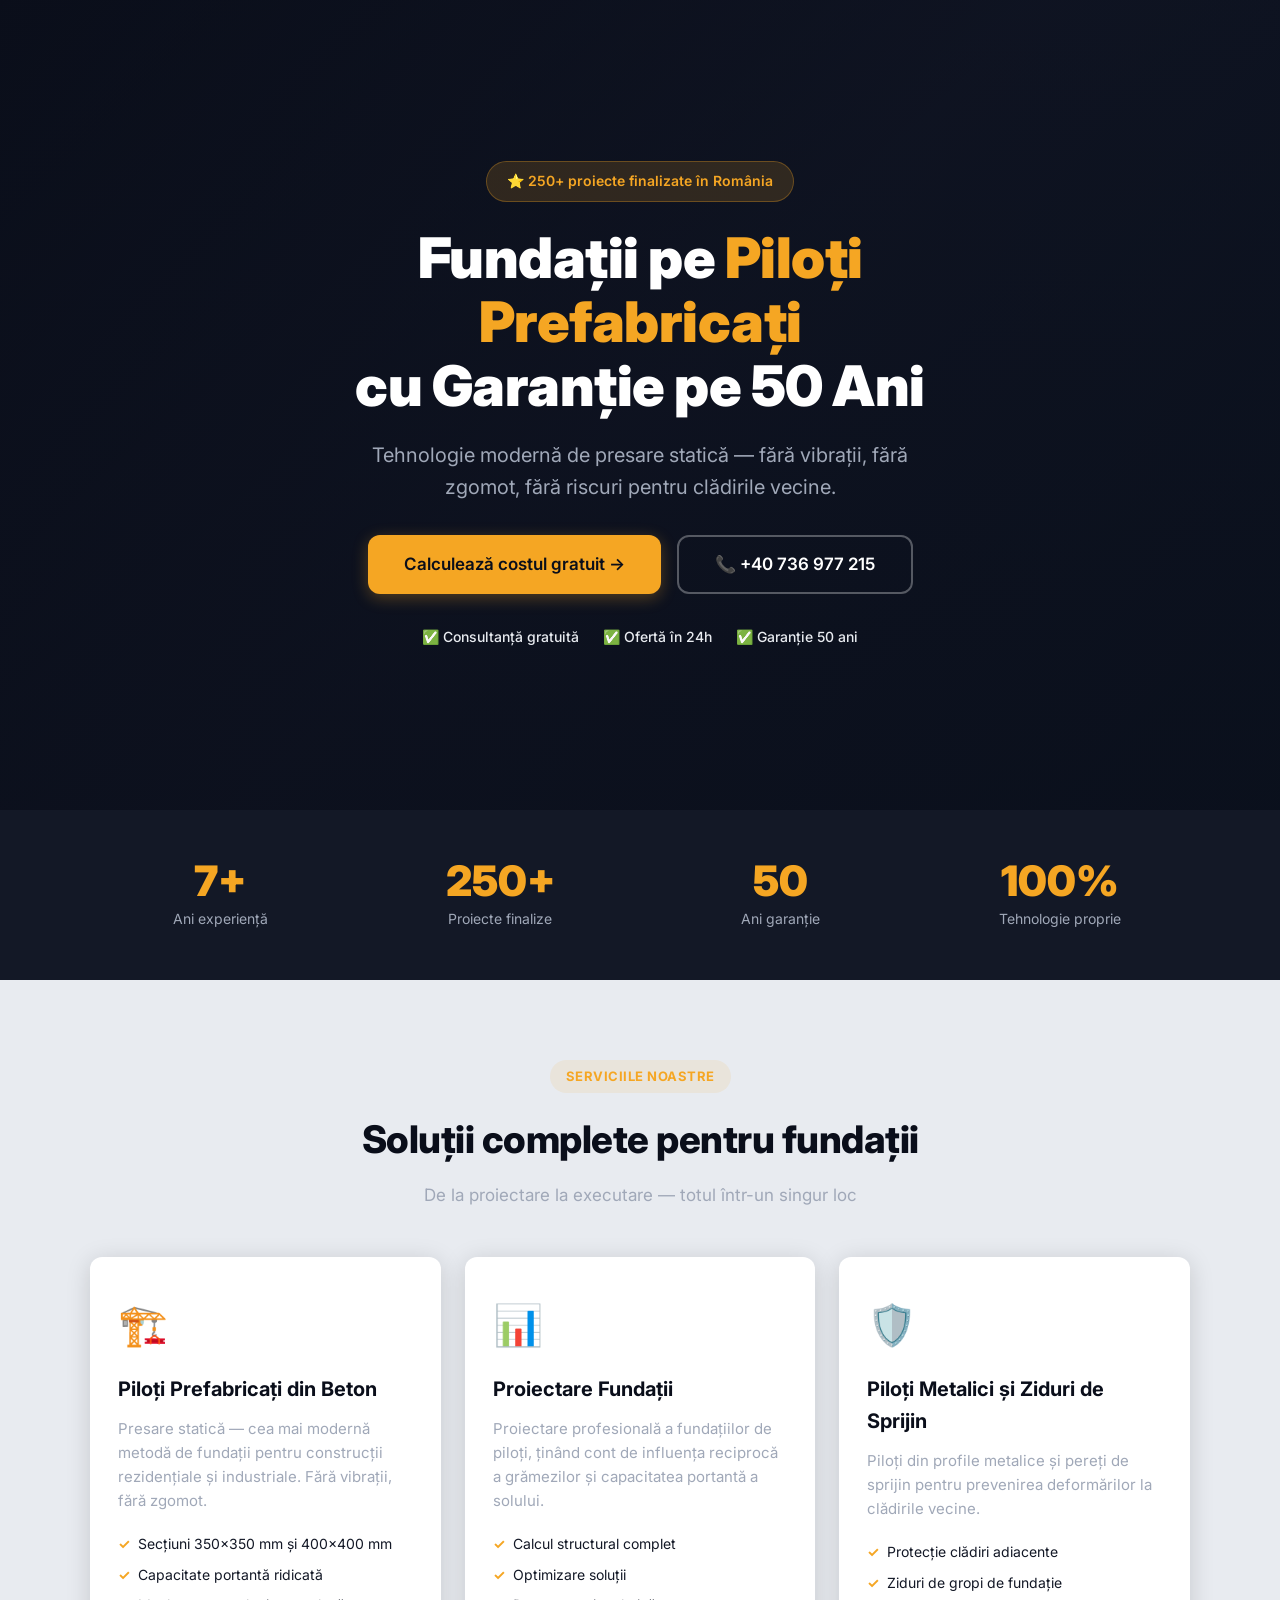
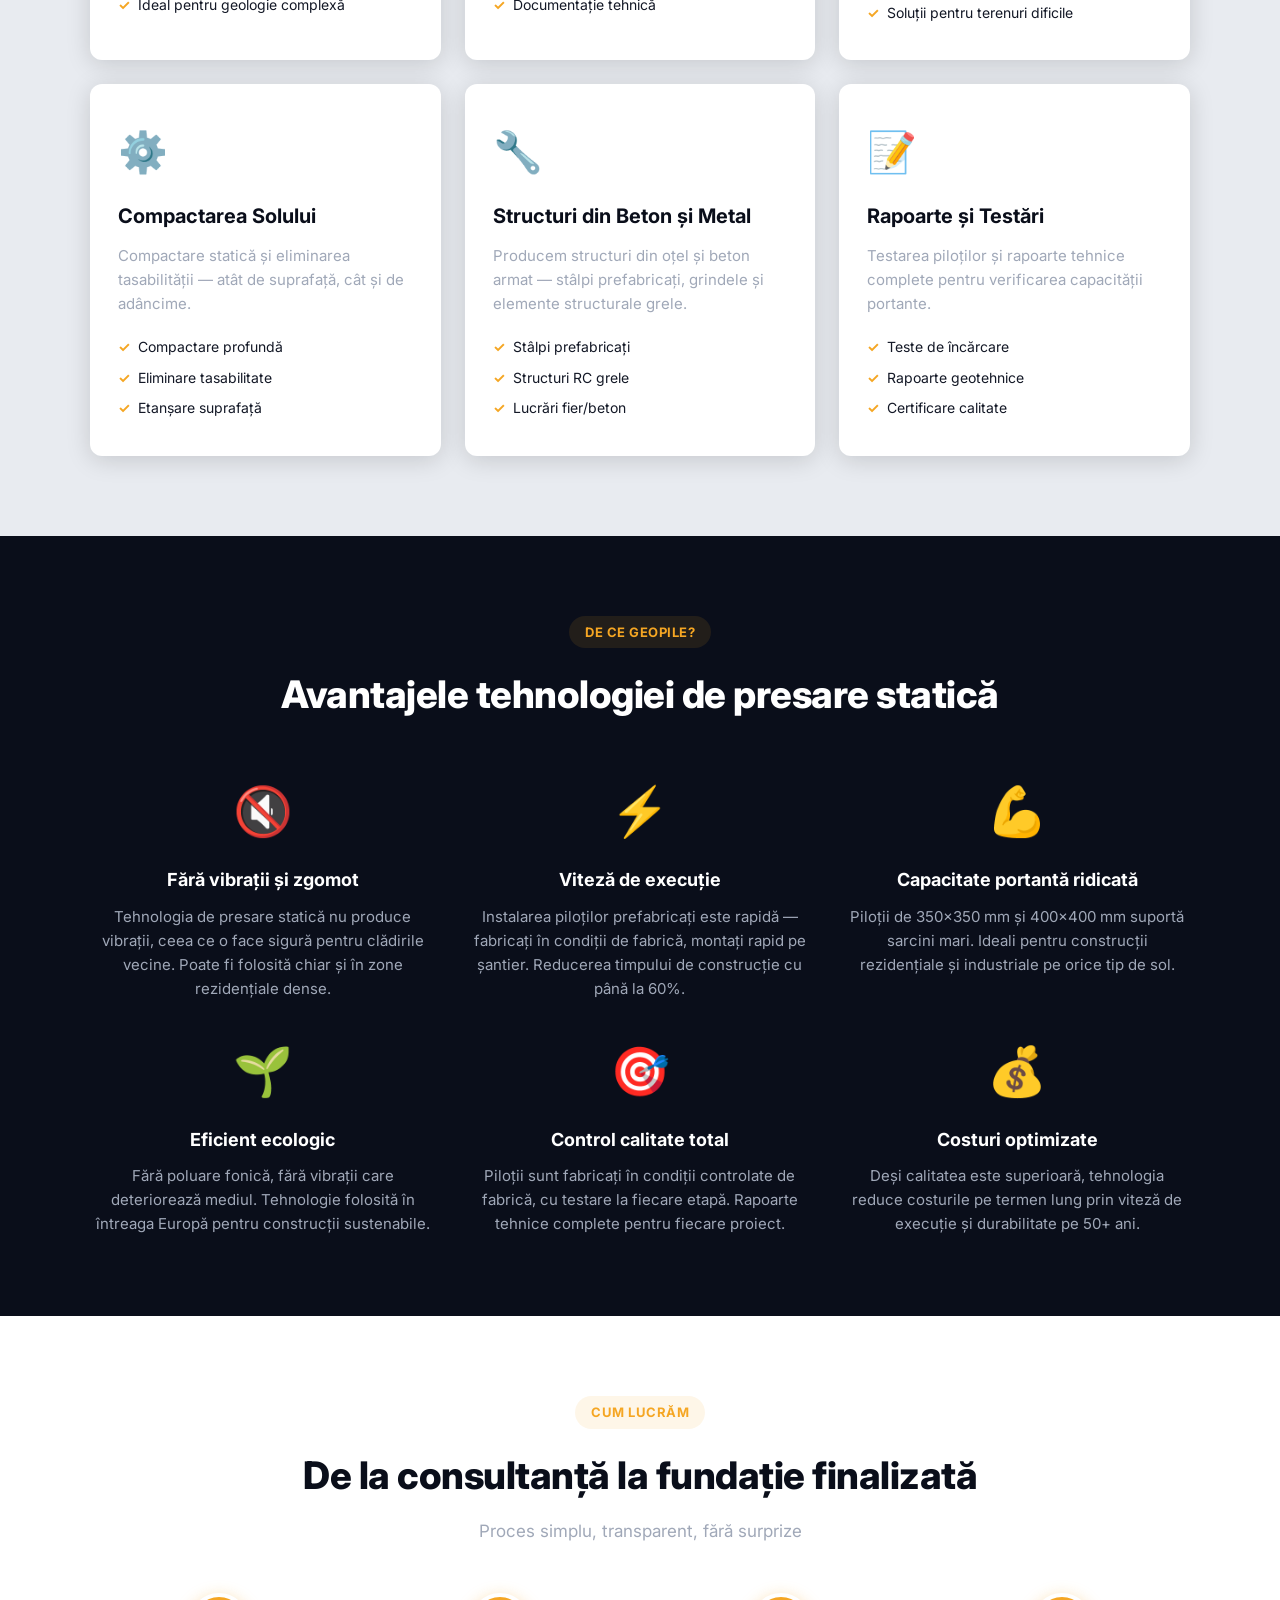
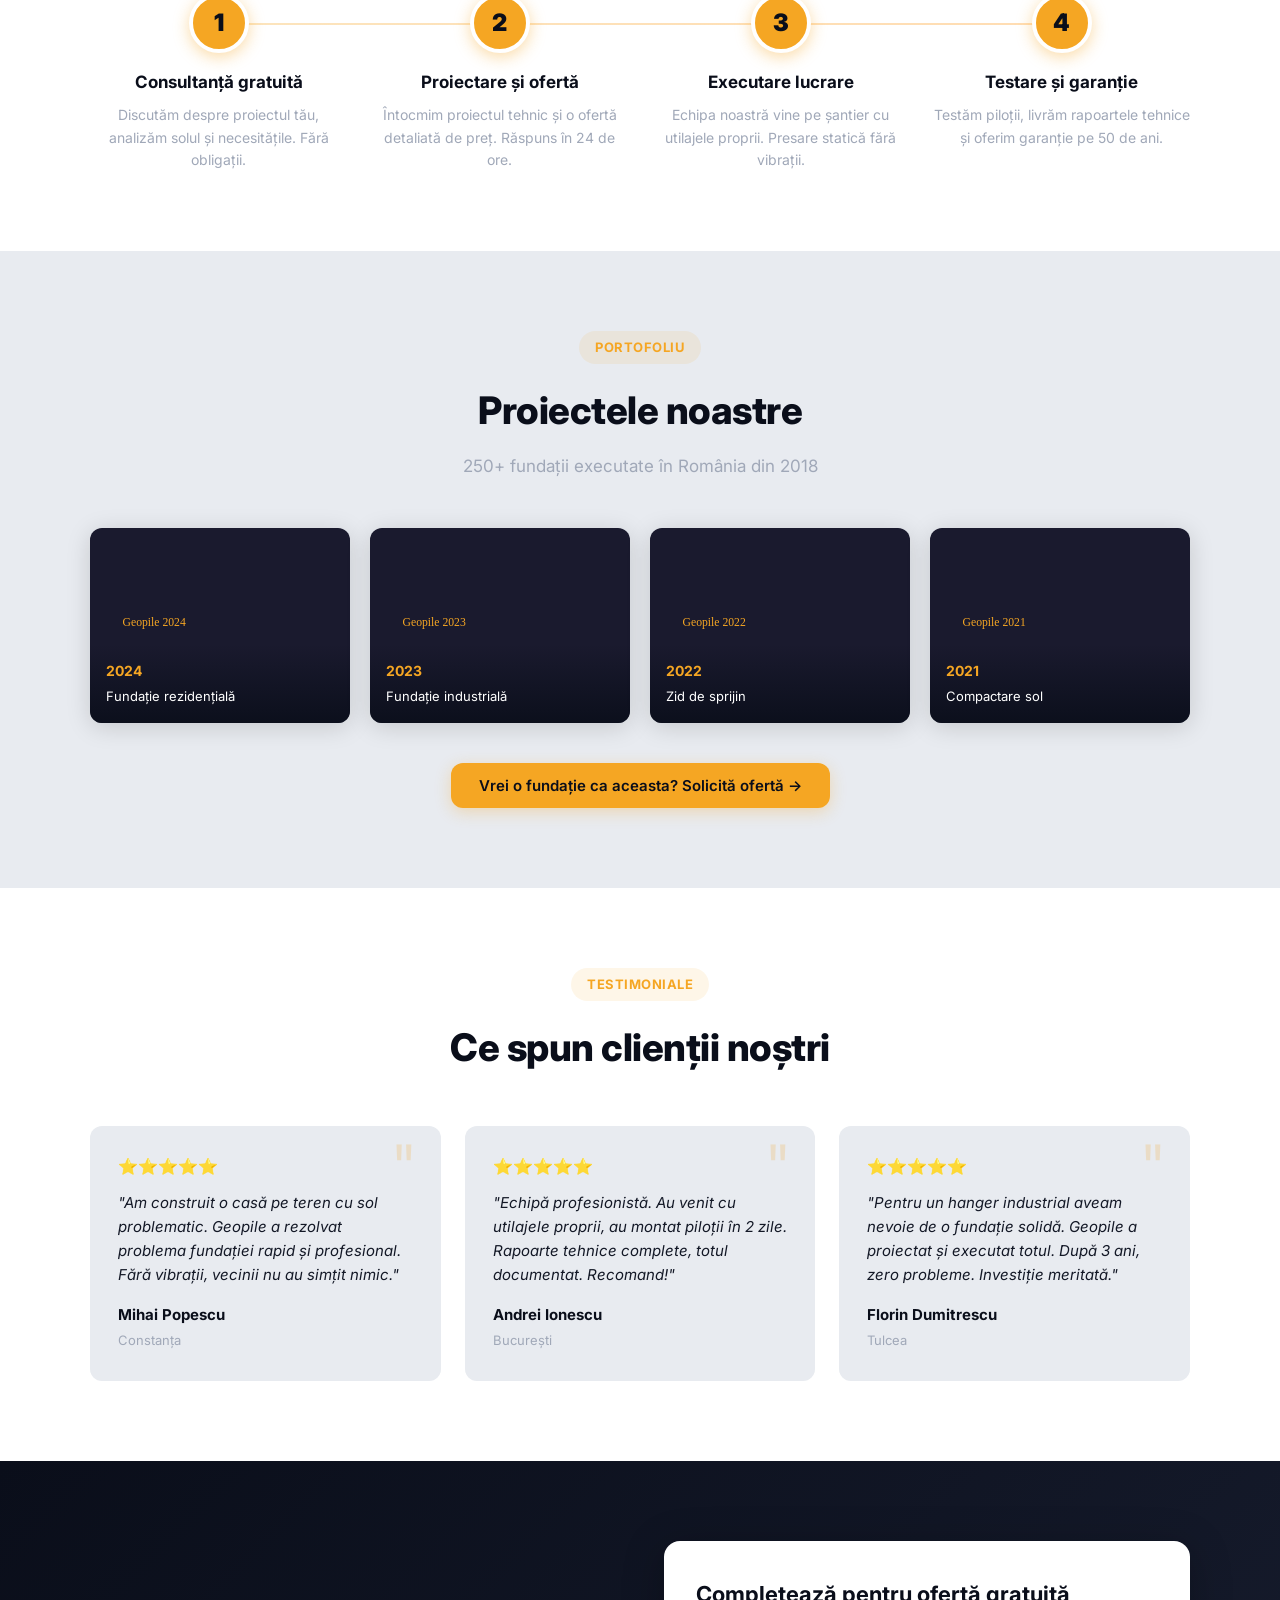
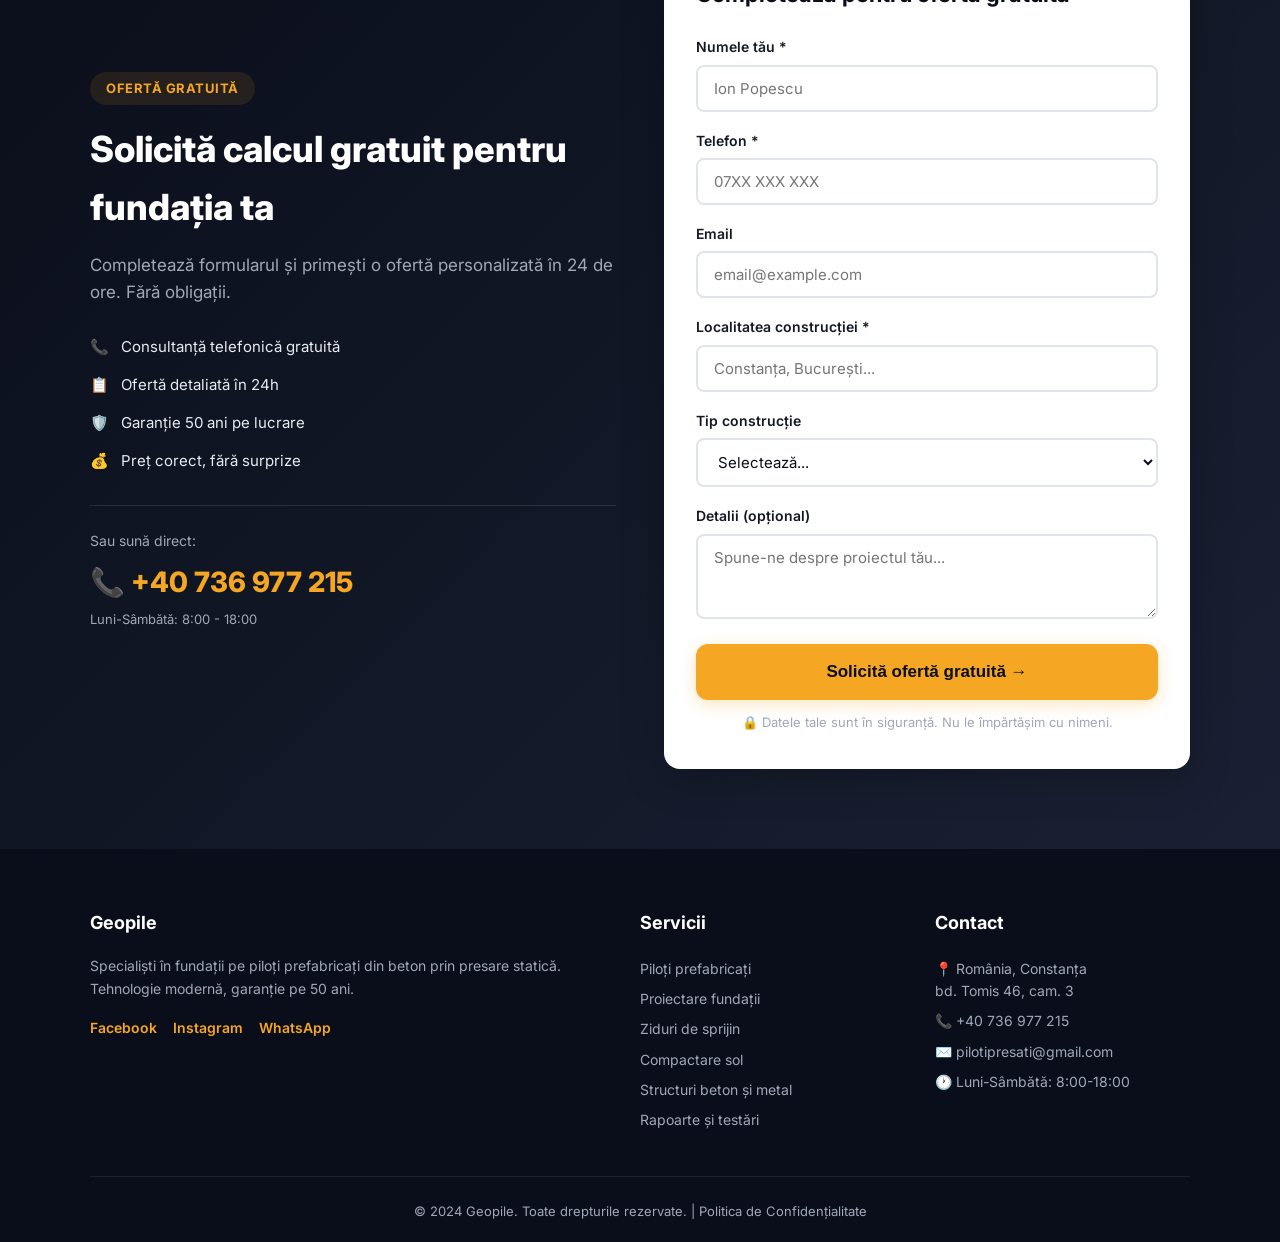
==== index.html @ 4d6eda62 "Initial: high-conversion landing page for FB ads (Romanian market) - Single-page landing optimized f" ====
<!DOCTYPE html>
<html lang="ro">
<head>
    <meta charset="UTF-8">
    <meta name="viewport" content="width=device-width, initial-scale=1.0, maximum-scale=5.0">
    <title>Geopile — Fundații pe Piloți Prefabricați | Presare Statică</title>
    <meta name="description" content="Fundații pe piloți prefabricați din beton prin presare statică. Proiectare, executare și testare. Garanție pe 50 ani. Consultanță gratuită în România.">
    <meta name="robots" content="index, follow">
    
    <!-- Open Graph for Facebook -->
    <meta property="og:type" content="website">
    <meta property="og:title" content="Geopile — Fundații pe Piloți cu Garanție 50 Ani">
    <meta property="og:description" content="Specialiști în fundații pe piloți prefabricați. Tehnologie modernă de presare statică. Proiecte rezidențiale și industriale.">
    <meta property="og:image" content="https://geopile.eu/wp-content/uploads/2023/10/geopile-logo.png">
    <meta property="og:locale" content="ro_RO">
    
    <link rel="preconnect" href="https://fonts.googleapis.com">
    <link rel="preconnect" href="https://fonts.gstatic.com" crossorigin>
    <link href="https://fonts.googleapis.com/css2?family=Inter:wght@400;500;600;700;800;900&display=swap" rel="stylesheet">
    <link rel="stylesheet" href="style.css">
    
    <!-- Meta Pixel Code -->
    <script>
    !function(f,b,e,v,n,t,s)
    {if(f.fbq)return;n=f.fbq=function(){n.callMethod?
    n.callMethod.apply(n,arguments):n.queue.push(arguments)};
    if(!f._fbq)f._fbq=n;n.push=n;n.loaded=!0;n.version='2.0';
    n.queue=[];t=b.createElement(e);t.async=!0;
    t.src=v;s=b.getElementsByTagName(e)[0];
    s.parentNode.insertBefore(t,s)}(window, document,'script',
    'https://connect.facebook.net/en_US/fbevents.js');
    fbq('init', 'YOUR_PIXEL_ID_HERE');
    fbq('track', 'PageView');
    </script>
    <noscript><img height="1" width="1" style="display:none"
    src="https://www.facebook.com/tr?id=YOUR_PIXEL_ID_HERE&ev=PageView&noscript=1"/></noscript>
    <!-- End Meta Pixel Code -->
</head>
<body>

<!-- ===== STICKY MOBILE CTA ===== -->
<div class="sticky-cta" id="stickyCta">
    <a href="tel:+40736977215" class="sticky-btn sticky-call" onclick="fbq('track', 'Contact');">
        <svg width="20" height="20" viewBox="0 0 24 24" fill="none" stroke="currentColor" stroke-width="2"><path d="M22 16.92v3a2 2 0 0 1-2.18 2 19.79 19.79 0 0 1-8.63-3.07 19.5 19.5 0 0 1-6-6 19.79 19.79 0 0 1-3.07-8.67A2 2 0 0 1 4.11 2h3a2 2 0 0 1 2 1.72c.127.96.361 1.903.7 2.81a2 2 0 0 1-.45 2.11L8.09 9.91a16 16 0 0 0 6 6l1.27-1.27a2 2 0 0 1 2.11-.45c.907.339 1.85.573 2.81.7A2 2 0 0 1 22 16.92z"/></svg>
        Sună acum
    </a>
    <a href="#formular" class="sticky-btn sticky-form" onclick="fbq('track', 'Lead');">
        <svg width="20" height="20" viewBox="0 0 24 24" fill="none" stroke="currentColor" stroke-width="2"><path d="M9 11H5a2 2 0 0 0-2 2v7a2 2 0 0 0 2 2h14a2 2 0 0 0 2-2v-7a2 2 0 0 0-2-2h-4"/><rect x="9" y="3" width="6" height="8" rx="1"/></svg>
        Ofertă gratuită
    </a>
</div>

<!-- ===== HERO SECTION ===== -->
<section class="hero">
    <div class="hero-overlay"></div>
    <div class="hero-content">
        <div class="hero-badge">⭐ 250+ proiecte finalizate în România</div>
        <h1>Fundații pe <span class="accent">Piloți Prefabricați</span><br>cu Garanție pe 50 Ani</h1>
        <p class="hero-subtitle">Tehnologie modernă de presare statică — fără vibrații, fără zgomot, fără riscuri pentru clădirile vecine.</p>
        <div class="hero-ctas">
            <a href="#formular" class="btn btn-primary btn-lg" onclick="fbq('track', 'Lead');">
                Calculează costul gratuit →
            </a>
            <a href="tel:+40736977215" class="btn btn-outline btn-lg" onclick="fbq('track', 'Contact');">
                📞 +40 736 977 215
            </a>
        </div>
        <div class="hero-trust">
            <div class="trust-item">✅ Consultanță gratuită</div>
            <div class="trust-item">✅ Ofertă în 24h</div>
            <div class="trust-item">✅ Garanție 50 ani</div>
        </div>
    </div>
</section>

<!-- ===== TRUST BAR ===== -->
<section class="trust-bar">
    <div class="container">
        <div class="trust-grid">
            <div class="trust-stat">
                <div class="stat-number">7+</div>
                <div class="stat-label">Ani experiență</div>
            </div>
            <div class="trust-stat">
                <div class="stat-number">250+</div>
                <div class="stat-label">Proiecte finalize</div>
            </div>
            <div class="trust-stat">
                <div class="stat-number">50</div>
                <div class="stat-label">Ani garanție</div>
            </div>
            <div class="trust-stat">
                <div class="stat-number">100%</div>
                <div class="stat-label">Tehnologie proprie</div>
            </div>
        </div>
    </div>
</section>

<!-- ===== SERVICES ===== -->
<section class="services" id="servicii">
    <div class="container">
        <div class="section-header">
            <span class="section-tag">Serviciile noastre</span>
            <h2>Soluții complete pentru fundații</h2>
            <p>De la proiectare la executare — totul într-un singur loc</p>
        </div>
        <div class="services-grid">
            <div class="service-card">
                <div class="service-icon">🏗️</div>
                <h3>Piloți Prefabricați din Beton</h3>
                <p>Presare statică — cea mai modernă metodă de fundații pentru construcții rezidențiale și industriale. Fără vibrații, fără zgomot.</p>
                <ul>
                    <li>Secțiuni 350×350 mm și 400×400 mm</li>
                    <li>Capacitate portantă ridicată</li>
                    <li>Ideal pentru geologie complexă</li>
                </ul>
            </div>
            <div class="service-card">
                <div class="service-icon">📊</div>
                <h3>Proiectare Fundații</h3>
                <p>Proiectare profesională a fundațiilor de piloți, ținând cont de influența reciprocă a grămezilor și capacitatea portantă a solului.</p>
                <ul>
                    <li>Calcul structural complet</li>
                    <li>Optimizare soluții</li>
                    <li>Documentație tehnică</li>
                </ul>
            </div>
            <div class="service-card">
                <div class="service-icon">🛡️</div>
                <h3>Piloți Metalici și Ziduri de Sprijin</h3>
                <p>Piloți din profile metalice și pereți de sprijin pentru prevenirea deformărilor la clădirile vecine.</p>
                <ul>
                    <li>Protecție clădiri adiacente</li>
                    <li>Ziduri de gropi de fundație</li>
                    <li>Soluții pentru terenuri dificile</li>
                </ul>
            </div>
            <div class="service-card">
                <div class="service-icon">⚙️</div>
                <h3>Compactarea Solului</h3>
                <p>Compactare statică și eliminarea tasabilității — atât de suprafață, cât și de adâncime.</p>
                <ul>
                    <li>Compactare profundă</li>
                    <li>Eliminare tasabilitate</li>
                    <li>Etanșare suprafață</li>
                </ul>
            </div>
            <div class="service-card">
                <div class="service-icon">🔧</div>
                <h3>Structuri din Beton și Metal</h3>
                <p>Producem structuri din oțel și beton armat — stâlpi prefabricați, grindele și elemente structurale grele.</p>
                <ul>
                    <li>Stâlpi prefabricați</li>
                    <li>Structuri RC grele</li>
                    <li>Lucrări fier/beton</li>
                </ul>
            </div>
            <div class="service-card">
                <div class="service-icon">📝</div>
                <h3>Rapoarte și Testări</h3>
                <p>Testarea piloților și rapoarte tehnice complete pentru verificarea capacității portante.</p>
                <ul>
                    <li>Teste de încărcare</li>
                    <li>Rapoarte geotehnice</li>
                    <li>Certificare calitate</li>
                </ul>
            </div>
        </div>
    </div>
</section>

<!-- ===== WHY CHOOSE US ===== -->
<section class="why-us" id="avantaje">
    <div class="container">
        <div class="section-header light">
            <span class="section-tag">De ce Geopile?</span>
            <h2>Avantajele tehnologiei de presare statică</h2>
        </div>
        <div class="why-grid">
            <div class="why-item">
                <div class="why-icon">🔇</div>
                <h3>Fără vibrații și zgomot</h3>
                <p>Tehnologia de presare statică nu produce vibrații, ceea ce o face sigură pentru clădirile vecine. Poate fi folosită chiar și în zone rezidențiale dense.</p>
            </div>
            <div class="why-item">
                <div class="why-icon">⚡</div>
                <h3>Viteză de execuție</h3>
                <p>Instalarea piloților prefabricați este rapidă — fabricați în condiții de fabrică, montați rapid pe șantier. Reducerea timpului de construcție cu până la 60%.</p>
            </div>
            <div class="why-item">
                <div class="why-icon">💪</div>
                <h3>Capacitate portantă ridicată</h3>
                <p>Piloții de 350×350 mm și 400×400 mm suportă sarcini mari. Ideali pentru construcții rezidențiale și industriale pe orice tip de sol.</p>
            </div>
            <div class="why-item">
                <div class="why-icon">🌱</div>
                <h3>Eficient ecologic</h3>
                <p>Fără poluare fonică, fără vibrații care deteriorează mediul. Tehnologie folosită în întreaga Europă pentru construcții sustenabile.</p>
            </div>
            <div class="why-item">
                <div class="why-icon">🎯</div>
                <h3>Control calitate total</h3>
                <p>Piloții sunt fabricați în condiții controlate de fabrică, cu testare la fiecare etapă. Rapoarte tehnice complete pentru fiecare proiect.</p>
            </div>
            <div class="why-item">
                <div class="why-icon">💰</div>
                <h3>Costuri optimizate</h3>
                <p>Deși calitatea este superioară, tehnologia reduce costurile pe termen lung prin viteză de execuție și durabilitate pe 50+ ani.</p>
            </div>
        </div>
    </div>
</section>

<!-- ===== PROCESS ===== -->
<section class="process" id="proces">
    <div class="container">
        <div class="section-header">
            <span class="section-tag">Cum lucrăm</span>
            <h2>De la consultanță la fundație finalizată</h2>
            <p>Proces simplu, transparent, fără surprize</p>
        </div>
        <div class="process-steps">
            <div class="step">
                <div class="step-number">1</div>
                <div class="step-content">
                    <h3>Consultanță gratuită</h3>
                    <p>Discutăm despre proiectul tău, analizăm solul și necesitățile. Fără obligații.</p>
                </div>
            </div>
            <div class="step">
                <div class="step-number">2</div>
                <div class="step-content">
                    <h3>Proiectare și ofertă</h3>
                    <p>Întocmim proiectul tehnic și o ofertă detaliată de preț. Răspuns în 24 de ore.</p>
                </div>
            </div>
            <div class="step">
                <div class="step-number">3</div>
                <div class="step-content">
                    <h3>Executare lucrare</h3>
                    <p>Echipa noastră vine pe șantier cu utilajele proprii. Presare statică fără vibrații.</p>
                </div>
            </div>
            <div class="step">
                <div class="step-number">4</div>
                <div class="step-content">
                    <h3>Testare și garanție</h3>
                    <p>Testăm piloții, livrăm rapoartele tehnice și oferim garanție pe 50 de ani.</p>
                </div>
            </div>
        </div>
    </div>
</section>

<!-- ===== PROJECTS GALLERY ===== -->
<section class="projects" id="proiecte">
    <div class="container">
        <div class="section-header">
            <span class="section-tag">Portofoliu</span>
            <h2>Proiectele noastre</h2>
            <p>250+ fundații executate în România din 2018</p>
        </div>
        <div class="projects-grid">
            <div class="project-card">
                <img src="https://geopile.eu/wp-content/uploads/2024/01/1-1.jpg" alt="Proiect fundație piloți 2024" loading="lazy" onerror="this.src='data:image/svg+xml,%3Csvg xmlns=%22http://www.w3.org/2000/svg%22 width=%22400%22 height=%22300%22%3E%3Crect fill=%22%231a1a2e%22 width=%22400%22 height=%22300%22/%3E%3Ctext fill=%22%23f5a623%22 font-size=%2218%22 x=%2250%22 y=%22150%22%3EGeopile 2024%3C/text%3E%3C/svg%3E'">
                <div class="project-overlay">
                    <span class="project-year">2024</span>
                    <span class="project-type">Fundație rezidențială</span>
                </div>
            </div>
            <div class="project-card">
                <img src="https://geopile.eu/wp-content/uploads/2023/10/2-1.jpg" alt="Proiect fundație piloți 2023" loading="lazy" onerror="this.src='data:image/svg+xml,%3Csvg xmlns=%22http://www.w3.org/2000/svg%22 width=%22400%22 height=%22300%22%3E%3Crect fill=%22%231a1a2e%22 width=%22400%22 height=%22300%22/%3E%3Ctext fill=%22%23f5a623%22 font-size=%2218%22 x=%2250%22 y=%22150%22%3EGeopile 2023%3C/text%3E%3C/svg%3E'">
                <div class="project-overlay">
                    <span class="project-year">2023</span>
                    <span class="project-type">Fundație industrială</span>
                </div>
            </div>
            <div class="project-card">
                <img src="https://geopile.eu/wp-content/uploads/2023/10/3-1.jpg" alt="Proiect fundație piloți 2022" loading="lazy" onerror="this.src='data:image/svg+xml,%3Csvg xmlns=%22http://www.w3.org/2000/svg%22 width=%22400%22 height=%22300%22%3E%3Crect fill=%22%231a1a2e%22 width=%22400%22 height=%22300%22/%3E%3Ctext fill=%22%23f5a623%22 font-size=%2218%22 x=%2250%22 y=%22150%22%3EGeopile 2022%3C/text%3E%3C/svg%3E'">
                <div class="project-overlay">
                    <span class="project-year">2022</span>
                    <span class="project-type">Zid de sprijin</span>
                </div>
            </div>
            <div class="project-card">
                <img src="https://geopile.eu/wp-content/uploads/2023/10/4-1.jpg" alt="Proiect fundație piloți 2021" loading="lazy" onerror="this.src='data:image/svg+xml,%3Csvg xmlns=%22http://www.w3.org/2000/svg%22 width=%22400%22 height=%22300%22%3E%3Crect fill=%22%231a1a2e%22 width=%22400%22 height=%22300%22/%3E%3Ctext fill=%22%23f5a623%22 font-size=%2218%22 x=%2250%22 y=%22150%22%3EGeopile 2021%3C/text%3E%3C/svg%3E'">
                <div class="project-overlay">
                    <span class="project-year">2021</span>
                    <span class="project-type">Compactare sol</span>
                </div>
            </div>
        </div>
        <div class="projects-cta">
            <a href="#formular" class="btn btn-primary" onclick="fbq('track', 'Lead');">Vrei o fundație ca aceasta? Solicită ofertă →</a>
        </div>
    </div>
</section>

<!-- ===== TESTIMONIALS ===== -->
<section class="testimonials">
    <div class="container">
        <div class="section-header">
            <span class="section-tag">Testimoniale</span>
            <h2>Ce spun clienții noștri</h2>
        </div>
        <div class="testimonials-grid">
            <div class="testimonial-card">
                <div class="stars">⭐⭐⭐⭐⭐</div>
                <p>"Am construit o casă pe teren cu sol problematic. Geopile a rezolvat problema fundației rapid și profesional. Fără vibrații, vecinii nu au simțit nimic."</p>
                <div class="testimonial-author">
                    <strong>Mihai Popescu</strong>
                    <span>Constanța</span>
                </div>
            </div>
            <div class="testimonial-card">
                <div class="stars">⭐⭐⭐⭐⭐</div>
                <p>"Echipă profesionistă. Au venit cu utilajele proprii, au montat piloții în 2 zile. Rapoarte tehnice complete, totul documentat. Recomand!"</p>
                <div class="testimonial-author">
                    <strong>Andrei Ionescu</strong>
                    <span>București</span>
                </div>
            </div>
            <div class="testimonial-card">
                <div class="stars">⭐⭐⭐⭐⭐</div>
                <p>"Pentru un hanger industrial aveam nevoie de o fundație solidă. Geopile a proiectat și executat totul. După 3 ani, zero probleme. Investiție meritată."</p>
                <div class="testimonial-author">
                    <strong>Florin Dumitrescu</strong>
                    <span>Tulcea</span>
                </div>
            </div>
        </div>
    </div>
</section>

<!-- ===== LEAD FORM ===== -->
<section class="lead-section" id="formular">
    <div class="container">
        <div class="lead-wrapper">
            <div class="lead-info">
                <span class="section-tag light">Ofertă gratuită</span>
                <h2>Solicită calcul gratuit pentru fundația ta</h2>
                <p>Completează formularul și primești o ofertă personalizată în 24 de ore. Fără obligații.</p>
                <div class="lead-benefits">
                    <div class="lead-benefit">📞 <span>Consultanță telefonică gratuită</span></div>
                    <div class="lead-benefit">📋 <span>Ofertă detaliată în 24h</span></div>
                    <div class="lead-benefit">🛡️ <span>Garanție 50 ani pe lucrare</span></div>
                    <div class="lead-benefit">💰 <span>Preț corect, fără surprize</span></div>
                </div>
                <div class="lead-contact">
                    <p>Sau sună direct:</p>
                    <a href="tel:+40736977215" class="phone-link" onclick="fbq('track', 'Contact');">📞 +40 736 977 215</a>
                    <p class="hours">Luni-Sâmbătă: 8:00 - 18:00</p>
                </div>
            </div>
            <div class="lead-form-wrapper">
                <form id="leadForm" action="multumim.html" method="GET">
                    <h3>Completează pentru ofertă gratuită</h3>
                    <div class="form-group">
                        <label for="name">Numele tău *</label>
                        <input type="text" id="name" name="name" placeholder="Ion Popescu" required>
                    </div>
                    <div class="form-group">
                        <label for="phone">Telefon *</label>
                        <input type="tel" id="phone" name="phone" placeholder="07XX XXX XXX" required>
                    </div>
                    <div class="form-group">
                        <label for="email">Email</label>
                        <input type="email" id="email" name="email" placeholder="email@example.com">
                    </div>
                    <div class="form-group">
                        <label for="location">Localitatea construcției *</label>
                        <input type="text" id="location" name="location" placeholder="Constanța, București..." required>
                    </div>
                    <div class="form-group">
                        <label for="type">Tip construcție</label>
                        <select id="type" name="type">
                            <option value="">Selectează...</option>
                            <option value="casa">Casă rezidențială</option>
                            <option value="apartament">Bloc / Apartamente</option>
                            <option value="industrial">Construcție industrială</option>
                            <option value="hanger">Hanger / Depozit</option>
                            <option value="alta">Alt tip</option>
                        </select>
                    </div>
                    <div class="form-group">
                        <label for="message">Detalii (opțional)</label>
                        <textarea id="message" name="message" rows="3" placeholder="Spune-ne despre proiectul tău..."></textarea>
                    </div>
                    <button type="submit" class="btn btn-primary btn-block btn-lg" onclick="fbq('track', 'Lead');">
                        Solicită ofertă gratuită →
                    </button>
                    <p class="form-disclaimer">🔒 Datele tale sunt în siguranță. Nu le împărtășim cu nimeni.</p>
                </form>
            </div>
        </div>
    </div>
</section>

<!-- ===== FOOTER ===== -->
<footer class="footer">
    <div class="container">
        <div class="footer-grid">
            <div class="footer-col">
                <h4>Geopile</h4>
                <p>Specialiști în fundații pe piloți prefabricați din beton prin presare statică. Tehnologie modernă, garanție pe 50 ani.</p>
                <div class="footer-social">
                    <a href="https://www.facebook.com/geopile" target="_blank" rel="noopener" aria-label="Facebook">Facebook</a>
                    <a href="https://www.instagram.com/geopile" target="_blank" rel="noopener" aria-label="Instagram">Instagram</a>
                    <a href="https://wa.me/40736977215" target="_blank" rel="noopener" aria-label="WhatsApp">WhatsApp</a>
                </div>
            </div>
            <div class="footer-col">
                <h4>Servicii</h4>
                <ul>
                    <li><a href="#servicii">Piloți prefabricați</a></li>
                    <li><a href="#servicii">Proiectare fundații</a></li>
                    <li><a href="#servicii">Ziduri de sprijin</a></li>
                    <li><a href="#servicii">Compactare sol</a></li>
                    <li><a href="#servicii">Structuri beton și metal</a></li>
                    <li><a href="#servicii">Rapoarte și testări</a></li>
                </ul>
            </div>
            <div class="footer-col">
                <h4>Contact</h4>
                <ul>
                    <li>📍 România, Constanța<br>bd. Tomis 46, cam. 3</li>
                    <li>📞 <a href="tel:+40736977215">+40 736 977 215</a></li>
                    <li>✉️ <a href="mailto:pilotipresati@gmail.com">pilotipresati@gmail.com</a></li>
                    <li>🕐 Luni-Sâmbătă: 8:00-18:00</li>
                </ul>
            </div>
        </div>
        <div class="footer-bottom">
            <p>&copy; 2024 Geopile. Toate drepturile rezervate. | <a href="#">Politica de Confidențialitate</a></p>
        </div>
    </div>
</footer>

<script src="script.js"></script>
</body>
</html>
---- style.css ----
/* ===== RESET & BASE ===== */
*, *::before, *::after {
    box-sizing: border-box;
    margin: 0;
    padding: 0;
}

:root {
    --dark: #0a0e1a;
    --dark-2: #131826;
    --dark-3: #1a2033;
    --accent: #f5a623;
    --accent-2: #ff8c00;
    --accent-hover: #e0941a;
    --white: #ffffff;
    --gray: #a0a8b8;
    --gray-light: #e8ebf0;
    --green: #22c55e;
    --radius: 12px;
    --shadow: 0 4px 24px rgba(0, 0, 0, 0.15);
    --shadow-lg: 0 8px 40px rgba(0, 0, 0, 0.25);
    --container: 1140px;
}

html {
    scroll-behavior: smooth;
    -webkit-text-size-adjust: 100%;
}

body {
    font-family: 'Inter', -apple-system, BlinkMacSystemFont, 'Segoe UI', Roboto, sans-serif;
    font-size: 16px;
    line-height: 1.6;
    color: var(--dark);
    background: var(--white);
    overflow-x: hidden;
}

img {
    max-width: 100%;
    height: auto;
    display: block;
}

a {
    color: inherit;
    text-decoration: none;
}

.container {
    max-width: var(--container);
    margin: 0 auto;
    padding: 0 20px;
}

/* ===== BUTTONS ===== */
.btn {
    display: inline-flex;
    align-items: center;
    justify-content: center;
    gap: 8px;
    padding: 12px 28px;
    border-radius: var(--radius);
    font-weight: 600;
    font-size: 15px;
    transition: all 0.25s ease;
    cursor: pointer;
    border: none;
    text-align: center;
    line-height: 1.4;
}

.btn-primary {
    background: var(--accent);
    color: var(--dark);
    box-shadow: 0 4px 16px rgba(245, 166, 35, 0.3);
}

.btn-primary:hover {
    background: var(--accent-hover);
    transform: translateY(-2px);
    box-shadow: 0 6px 24px rgba(245, 166, 35, 0.4);
}

.btn-outline {
    background: transparent;
    color: var(--white);
    border: 2px solid rgba(255, 255, 255, 0.3);
}

.btn-outline:hover {
    background: rgba(255, 255, 255, 0.1);
    border-color: var(--white);
}

.btn-lg {
    padding: 16px 36px;
    font-size: 17px;
}

.btn-block {
    width: 100%;
    display: flex;
}

/* ===== STICKY CTA (mobile) ===== */
.sticky-cta {
    position: fixed;
    bottom: 0;
    left: 0;
    right: 0;
    display: flex;
    z-index: 1000;
    background: var(--dark);
    padding: 10px 12px;
    gap: 8px;
    box-shadow: 0 -4px 20px rgba(0, 0, 0, 0.3);
    display: none;
}

.sticky-btn {
    flex: 1;
    display: flex;
    align-items: center;
    justify-content: center;
    gap: 6px;
    padding: 14px 8px;
    border-radius: 10px;
    font-weight: 700;
    font-size: 14px;
    transition: all 0.2s;
}

.sticky-call {
    background: var(--accent);
    color: var(--dark);
}

.sticky-form {
    background: var(--dark-3);
    color: var(--white);
    border: 1px solid var(--accent);
}

@media (max-width: 768px) {
    .sticky-cta {
        display: flex;
    }
    
    body {
        padding-bottom: 70px;
    }
}

/* ===== HERO ===== */
.hero {
    position: relative;
    min-height: 90vh;
    display: flex;
    align-items: center;
    background: linear-gradient(135deg, #0a0e1a 0%, #1a2033 50%, #0d1b2a 100%);
    overflow: hidden;
}

.hero::before {
    content: '';
    position: absolute;
    top: 0;
    left: 0;
    right: 0;
    bottom: 0;
    background-image: url('https://geopile.eu/wp-content/uploads/2023/10/hero-bg.jpg');
    background-size: cover;
    background-position: center;
    opacity: 0.3;
}

.hero-overlay {
    position: absolute;
    top: 0;
    left: 0;
    right: 0;
    bottom: 0;
    background: linear-gradient(180deg, rgba(10, 14, 26, 0.7) 0%, rgba(10, 14, 26, 0.85) 100%);
}

.hero-content {
    position: relative;
    z-index: 2;
    max-width: 720px;
    padding: 60px 20px;
    margin: 0 auto;
    text-align: center;
}

.hero-badge {
    display: inline-block;
    background: rgba(245, 166, 35, 0.15);
    color: var(--accent);
    padding: 8px 20px;
    border-radius: 50px;
    font-size: 14px;
    font-weight: 600;
    margin-bottom: 24px;
    border: 1px solid rgba(245, 166, 35, 0.3);
}

.hero h1 {
    font-size: clamp(32px, 6vw, 56px);
    font-weight: 900;
    line-height: 1.15;
    color: var(--white);
    margin-bottom: 20px;
    letter-spacing: -0.5px;
}

.accent {
    color: var(--accent);
}

.hero-subtitle {
    font-size: clamp(16px, 3vw, 20px);
    color: var(--gray);
    margin-bottom: 32px;
    max-width: 580px;
    margin-left: auto;
    margin-right: auto;
}

.hero-ctas {
    display: flex;
    gap: 16px;
    justify-content: center;
    flex-wrap: wrap;
    margin-bottom: 32px;
}

.hero-trust {
    display: flex;
    gap: 24px;
    justify-content: center;
    flex-wrap: wrap;
}

.trust-item {
    color: var(--gray-light);
    font-size: 14px;
    font-weight: 500;
}

@media (max-width: 600px) {
    .hero-ctas {
        flex-direction: column;
    }
    
    .hero-ctas .btn {
        width: 100%;
    }
    
    .hero-trust {
        flex-direction: column;
        gap: 8px;
    }
}

/* ===== TRUST BAR ===== */
.trust-bar {
    background: var(--dark-2);
    padding: 40px 0;
}

.trust-grid {
    display: grid;
    grid-template-columns: repeat(4, 1fr);
    gap: 20px;
    text-align: center;
}

.trust-stat {
    padding: 10px;
}

.stat-number {
    font-size: clamp(28px, 5vw, 42px);
    font-weight: 900;
    color: var(--accent);
    line-height: 1;
}

.stat-label {
    color: var(--gray);
    font-size: 14px;
    margin-top: 6px;
}

@media (max-width: 600px) {
    .trust-grid {
        grid-template-columns: repeat(2, 1fr);
        gap: 30px 10px;
    }
}

/* ===== SECTION HEADER ===== */
.section-header {
    text-align: center;
    margin-bottom: 48px;
    padding: 0 10px;
}

.section-header.light h2,
.section-header.light p {
    color: var(--white);
}

.section-tag {
    display: inline-block;
    background: rgba(245, 166, 35, 0.1);
    color: var(--accent);
    padding: 6px 16px;
    border-radius: 50px;
    font-size: 13px;
    font-weight: 700;
    text-transform: uppercase;
    letter-spacing: 0.5px;
    margin-bottom: 16px;
}

.section-header h2 {
    font-size: clamp(26px, 4vw, 38px);
    font-weight: 800;
    color: var(--dark);
    margin-bottom: 12px;
    letter-spacing: -0.5px;
}

.section-header p {
    color: var(--gray);
    font-size: 17px;
}

/* ===== SERVICES ===== */
.services {
    padding: 80px 0;
    background: var(--gray-light);
}

.services-grid {
    display: grid;
    grid-template-columns: repeat(3, 1fr);
    gap: 24px;
}

.service-card {
    background: var(--white);
    border-radius: var(--radius);
    padding: 32px 28px;
    box-shadow: var(--shadow);
    transition: all 0.3s ease;
    border-top: 4px solid transparent;
}

.service-card:hover {
    transform: translateY(-6px);
    box-shadow: var(--shadow-lg);
    border-top-color: var(--accent);
}

.service-icon {
    font-size: 40px;
    margin-bottom: 16px;
}

.service-card h3 {
    font-size: 20px;
    font-weight: 700;
    margin-bottom: 12px;
    color: var(--dark);
}

.service-card p {
    color: var(--gray);
    font-size: 15px;
    margin-bottom: 16px;
}

.service-card ul {
    list-style: none;
    padding: 0;
}

.service-card ul li {
    padding: 4px 0;
    color: var(--dark-2);
    font-size: 14px;
    position: relative;
    padding-left: 20px;
}

.service-card ul li::before {
    content: '✓';
    color: var(--accent);
    font-weight: 700;
    position: absolute;
    left: 0;
}

@media (max-width: 900px) {
    .services-grid {
        grid-template-columns: repeat(2, 1fr);
    }
}

@media (max-width: 600px) {
    .services-grid {
        grid-template-columns: 1fr;
    }
    
    .services {
        padding: 60px 0;
    }
}

/* ===== WHY US ===== */
.why-us {
    padding: 80px 0;
    background: var(--dark);
}

.why-grid {
    display: grid;
    grid-template-columns: repeat(3, 1fr);
    gap: 32px;
}

.why-item {
    text-align: center;
}

.why-icon {
    font-size: 48px;
    margin-bottom: 16px;
}

.why-item h3 {
    font-size: 18px;
    font-weight: 700;
    color: var(--white);
    margin-bottom: 10px;
}

.why-item p {
    color: var(--gray);
    font-size: 15px;
    line-height: 1.6;
}

@media (max-width: 900px) {
    .why-grid {
        grid-template-columns: repeat(2, 1fr);
    }
}

@media (max-width: 600px) {
    .why-grid {
        grid-template-columns: 1fr;
        gap: 28px;
    }
}

/* ===== PROCESS ===== */
.process {
    padding: 80px 0;
    background: var(--white);
}

.process-steps {
    display: grid;
    grid-template-columns: repeat(4, 1fr);
    gap: 24px;
    position: relative;
}

.process-steps::before {
    content: '';
    position: absolute;
    top: 30px;
    left: 12%;
    right: 12%;
    height: 2px;
    background: linear-gradient(90deg, var(--accent) 0%, var(--accent-2) 100%);
    opacity: 0.3;
}

.step {
    text-align: center;
    position: relative;
    z-index: 1;
}

.step-number {
    width: 60px;
    height: 60px;
    border-radius: 50%;
    background: var(--accent);
    color: var(--dark);
    font-size: 24px;
    font-weight: 900;
    display: flex;
    align-items: center;
    justify-content: center;
    margin: 0 auto 16px;
    box-shadow: 0 4px 16px rgba(245, 166, 35, 0.4);
    border: 4px solid var(--white);
}

.step-content h3 {
    font-size: 17px;
    font-weight: 700;
    margin-bottom: 8px;
}

.step-content p {
    color: var(--gray);
    font-size: 14px;
}

@media (max-width: 768px) {
    .process-steps {
        grid-template-columns: repeat(2, 1fr);
        gap: 32px;
    }
    
    .process-steps::before {
        display: none;
    }
}

@media (max-width: 480px) {
    .process-steps {
        grid-template-columns: 1fr;
    }
}

/* ===== PROJECTS ===== */
.projects {
    padding: 80px 0;
    background: var(--gray-light);
}

.projects-grid {
    display: grid;
    grid-template-columns: repeat(4, 1fr);
    gap: 20px;
    margin-bottom: 40px;
}

.project-card {
    position: relative;
    border-radius: var(--radius);
    overflow: hidden;
    aspect-ratio: 4/3;
    box-shadow: var(--shadow);
    cursor: pointer;
}

.project-card img {
    width: 100%;
    height: 100%;
    object-fit: cover;
    transition: transform 0.4s ease;
}

.project-card:hover img {
    transform: scale(1.08);
}

.project-overlay {
    position: absolute;
    bottom: 0;
    left: 0;
    right: 0;
    padding: 16px;
    background: linear-gradient(180deg, transparent 0%, rgba(10, 14, 26, 0.9) 100%);
    display: flex;
    flex-direction: column;
    gap: 4px;
}

.project-year {
    color: var(--accent);
    font-weight: 700;
    font-size: 14px;
}

.project-type {
    color: var(--white);
    font-size: 13px;
}

.projects-cta {
    text-align: center;
}

@media (max-width: 768px) {
    .projects-grid {
        grid-template-columns: repeat(2, 1fr);
    }
}

@media (max-width: 480px) {
    .projects-grid {
        grid-template-columns: 1fr;
    }
}

/* ===== TESTIMONIALS ===== */
.testimonials {
    padding: 80px 0;
    background: var(--white);
}

.testimonials-grid {
    display: grid;
    grid-template-columns: repeat(3, 1fr);
    gap: 24px;
}

.testimonial-card {
    background: var(--gray-light);
    border-radius: var(--radius);
    padding: 28px;
    position: relative;
}

.testimonial-card::before {
    content: '"';
    position: absolute;
    top: 10px;
    right: 24px;
    font-size: 64px;
    color: var(--accent);
    opacity: 0.2;
    line-height: 1;
}

.stars {
    margin-bottom: 12px;
    font-size: 16px;
}

.testimonial-card p {
    color: var(--dark-2);
    font-size: 15px;
    margin-bottom: 16px;
    font-style: italic;
}

.testimonial-author strong {
    display: block;
    font-size: 15px;
    color: var(--dark);
}

.testimonial-author span {
    color: var(--gray);
    font-size: 13px;
}

@media (max-width: 768px) {
    .testimonials-grid {
        grid-template-columns: 1fr;
    }
}

/* ===== LEAD FORM ===== */
.lead-section {
    padding: 80px 0;
    background: linear-gradient(135deg, var(--dark) 0%, var(--dark-3) 100%);
}

.lead-wrapper {
    display: grid;
    grid-template-columns: 1fr 1fr;
    gap: 48px;
    align-items: center;
}

.lead-info h2 {
    font-size: clamp(26px, 4vw, 36px);
    font-weight: 800;
    color: var(--white);
    margin-bottom: 16px;
}

.lead-info > p {
    color: var(--gray);
    font-size: 17px;
    margin-bottom: 28px;
}

.lead-benefits {
    display: flex;
    flex-direction: column;
    gap: 14px;
    margin-bottom: 32px;
}

.lead-benefit {
    display: flex;
    align-items: center;
    gap: 12px;
    color: var(--gray-light);
    font-size: 15px;
}

.lead-contact {
    padding-top: 24px;
    border-top: 1px solid rgba(255, 255, 255, 0.1);
}

.lead-contact p {
    color: var(--gray);
    font-size: 14px;
    margin-bottom: 8px;
}

.phone-link {
    display: inline-block;
    font-size: 28px;
    font-weight: 800;
    color: var(--accent);
    margin-bottom: 4px;
}

.hours {
    font-size: 13px !important;
    color: var(--gray) !important;
}

.lead-form-wrapper {
    background: var(--white);
    border-radius: 16px;
    padding: 36px 32px;
    box-shadow: var(--shadow-lg);
}

.lead-form-wrapper h3 {
    font-size: 22px;
    font-weight: 700;
    margin-bottom: 24px;
    color: var(--dark);
}

.form-group {
    margin-bottom: 18px;
}

.form-group label {
    display: block;
    font-size: 14px;
    font-weight: 600;
    margin-bottom: 6px;
    color: var(--dark-2);
}

.form-group input,
.form-group select,
.form-group textarea {
    width: 100%;
    padding: 12px 16px;
    border: 2px solid #e0e4ec;
    border-radius: 8px;
    font-size: 15px;
    font-family: inherit;
    transition: border-color 0.2s;
    background: var(--white);
    color: var(--dark);
}

.form-group input:focus,
.form-group select:focus,
.form-group textarea:focus {
    outline: none;
    border-color: var(--accent);
}

.form-group textarea {
    resize: vertical;
}

.form-disclaimer {
    text-align: center;
    font-size: 13px;
    color: var(--gray);
    margin-top: 12px;
}

@media (max-width: 768px) {
    .lead-wrapper {
        grid-template-columns: 1fr;
        gap: 32px;
    }
    
    .lead-form-wrapper {
        padding: 28px 20px;
    }
}

/* ===== FOOTER ===== */
.footer {
    background: var(--dark);
    color: var(--gray);
    padding: 60px 0 20px;
}

.footer-grid {
    display: grid;
    grid-template-columns: 2fr 1fr 1fr;
    gap: 40px;
    margin-bottom: 40px;
}

.footer-col h4 {
    color: var(--white);
    font-size: 18px;
    font-weight: 700;
    margin-bottom: 16px;
}

.footer-col p {
    font-size: 14px;
    line-height: 1.7;
    margin-bottom: 16px;
}

.footer-col ul {
    list-style: none;
    padding: 0;
}

.footer-col ul li {
    padding: 4px 0;
    font-size: 14px;
}

.footer-col ul li a {
    color: var(--gray);
    transition: color 0.2s;
}

.footer-col ul li a:hover {
    color: var(--accent);
}

.footer-social {
    display: flex;
    gap: 16px;
}

.footer-social a {
    color: var(--accent);
    font-size: 14px;
    font-weight: 600;
}

.footer-bottom {
    padding-top: 24px;
    border-top: 1px solid rgba(255, 255, 255, 0.08);
    text-align: center;
    font-size: 13px;
}

.footer-bottom a {
    color: var(--gray);
}

@media (max-width: 768px) {
    .footer-grid {
        grid-template-columns: 1fr;
        gap: 28px;
    }
}

/* ===== THANK YOU PAGE ===== */
.thank-you {
    min-height: 100vh;
    display: flex;
    align-items: center;
    justify-content: center;
    background: linear-gradient(135deg, var(--dark) 0%, var(--dark-3) 100%);
    padding: 20px;
    text-align: center;
}

.thank-you-content {
    max-width: 500px;
}

.thank-you-icon {
    font-size: 80px;
    margin-bottom: 24px;
}

.thank-you h1 {
    font-size: 32px;
    font-weight: 800;
    color: var(--white);
    margin-bottom: 16px;
}

.thank-you p {
    color: var(--gray);
    font-size: 17px;
    margin-bottom: 32px;
}

.thank-you .btn {
    margin-bottom: 16px;
}

.thank-you-phone {
    display: block;
    margin-top: 24px;
    color: var(--gray);
    font-size: 15px;
}

.thank-you-phone a {
    color: var(--accent);
    font-weight: 700;
    font-size: 22px;
}
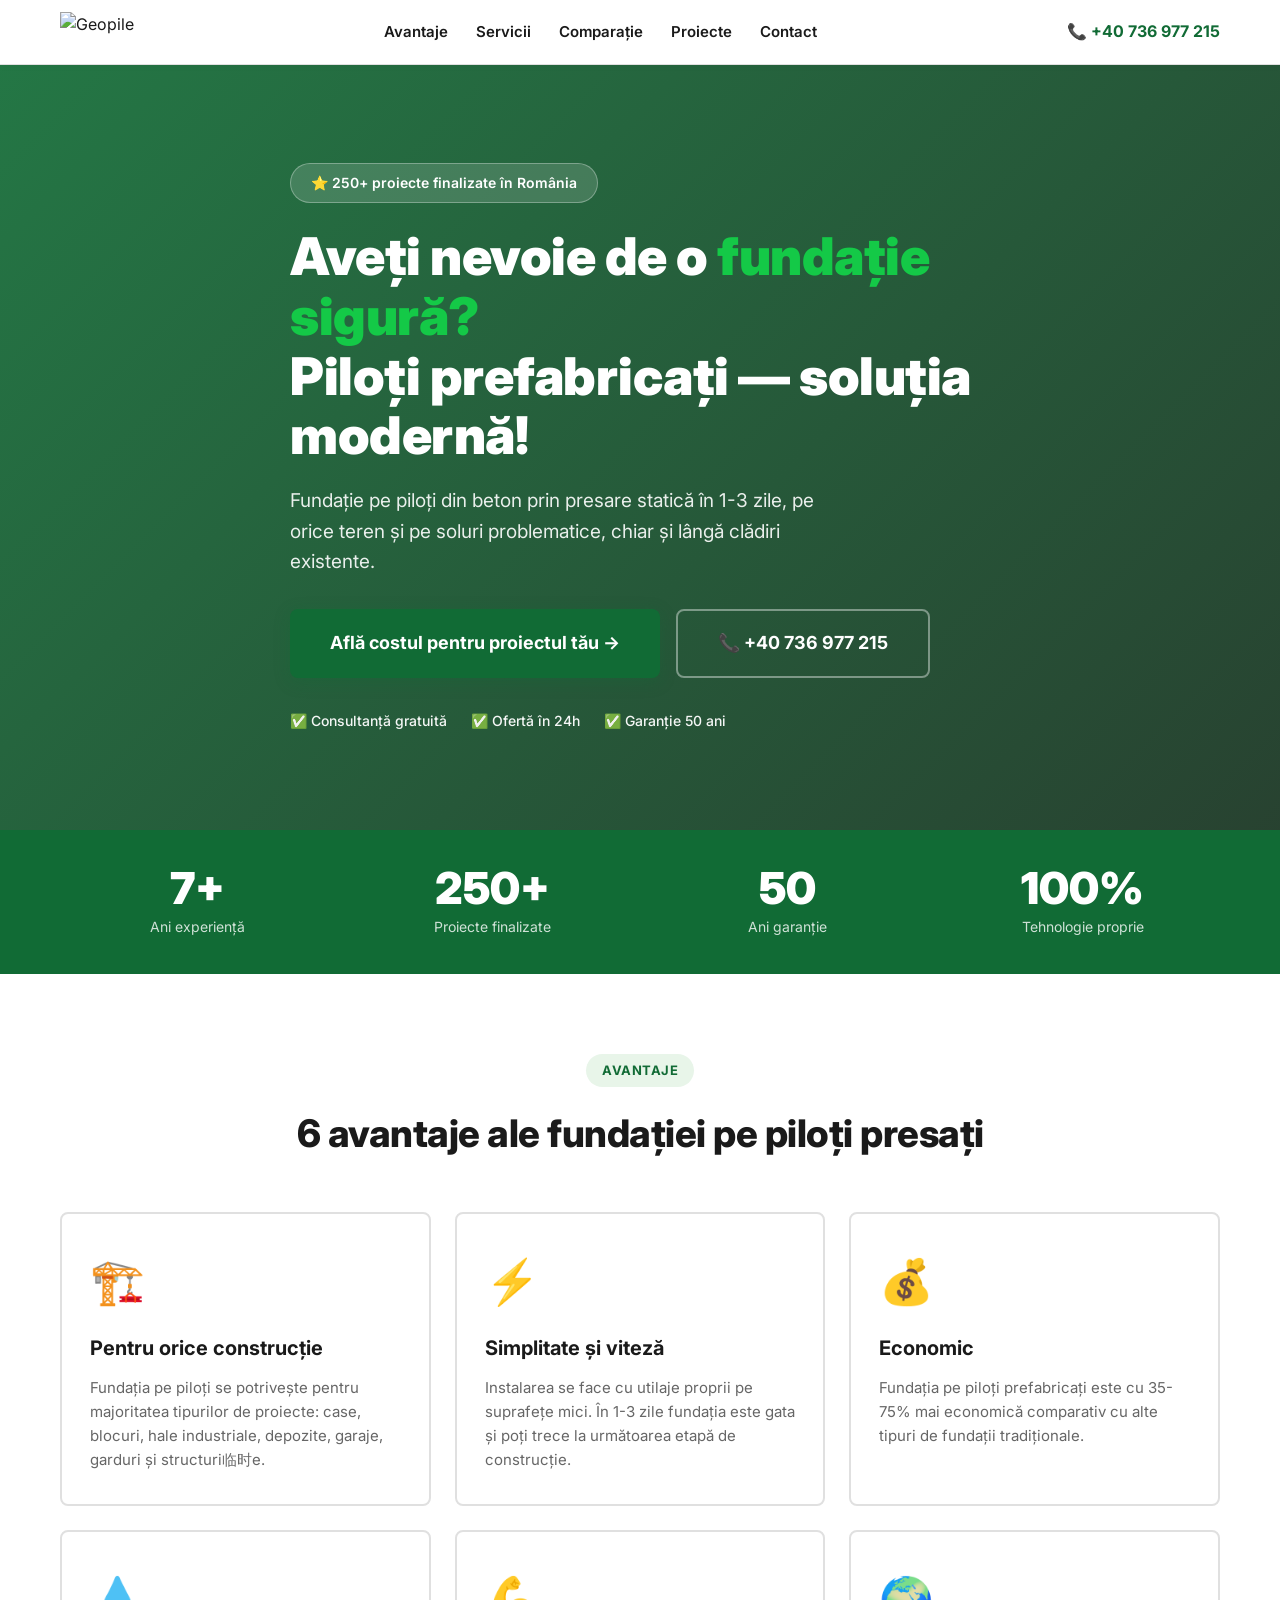
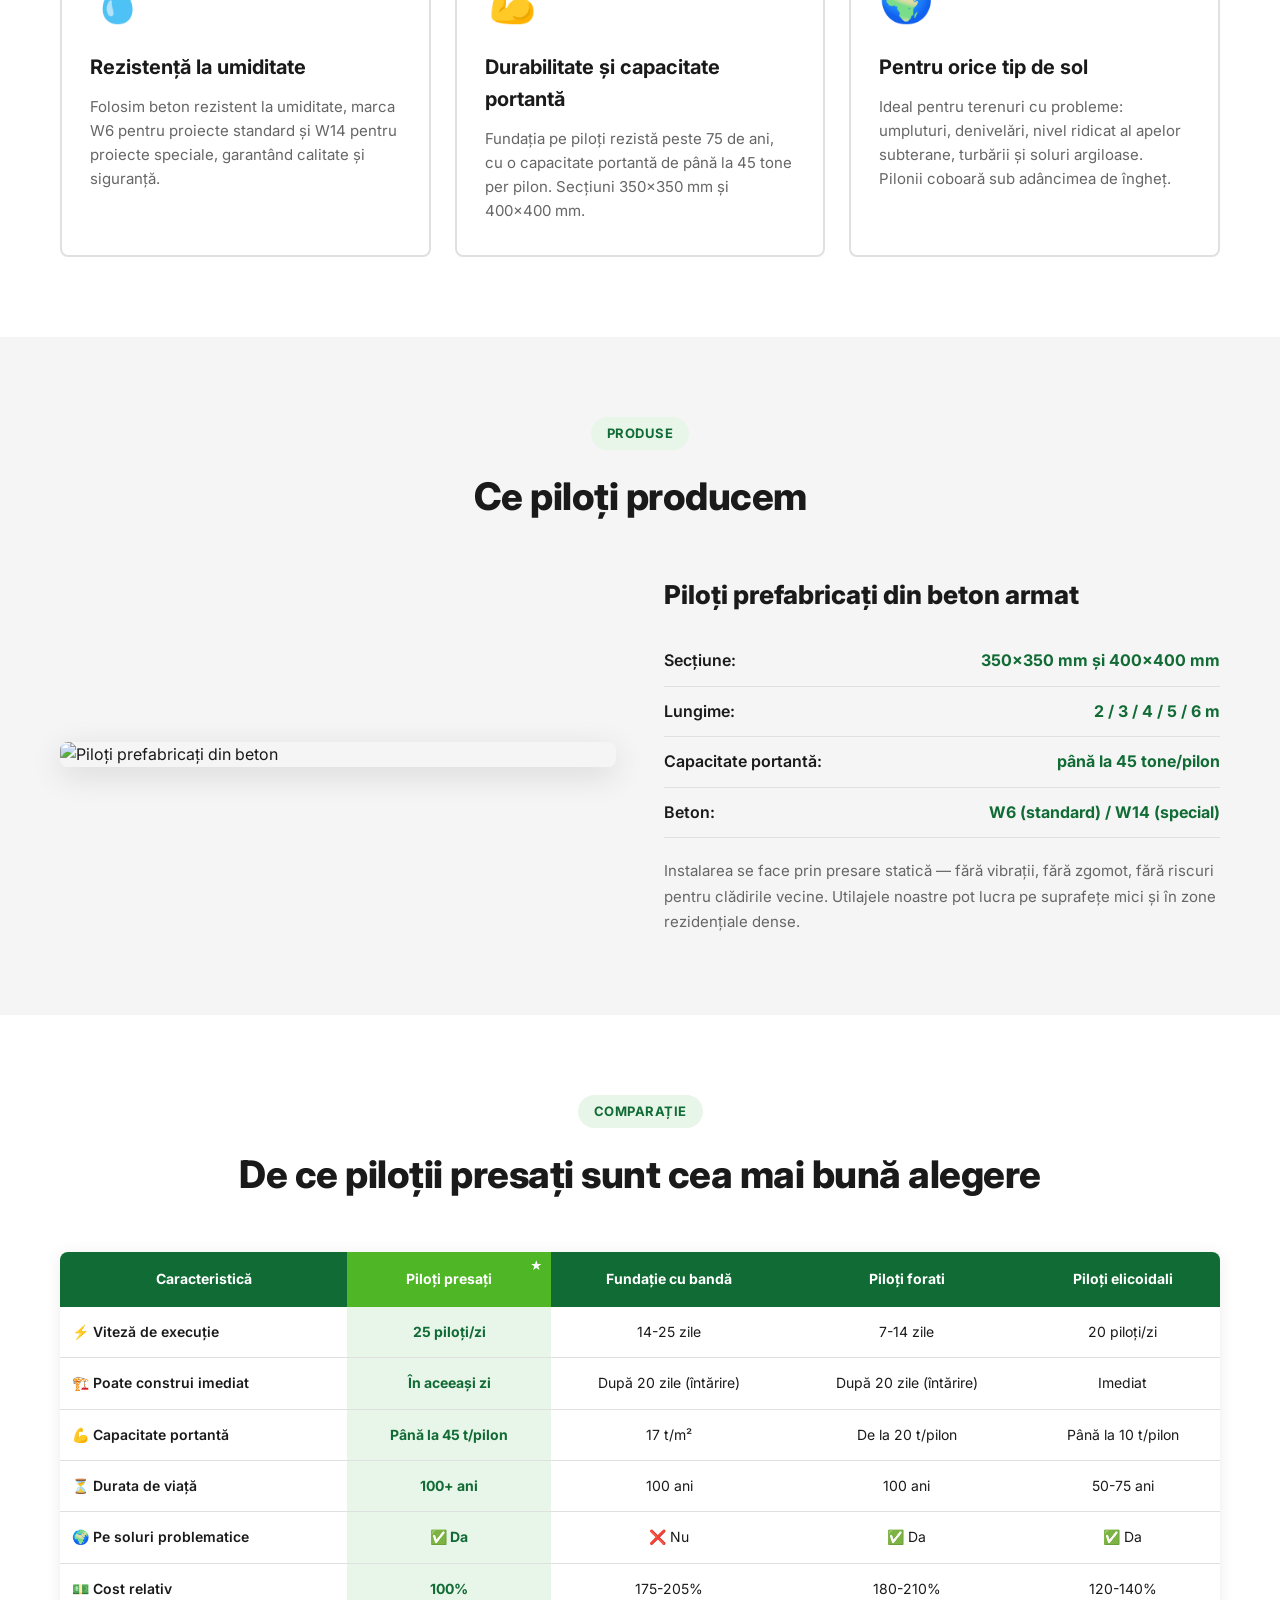
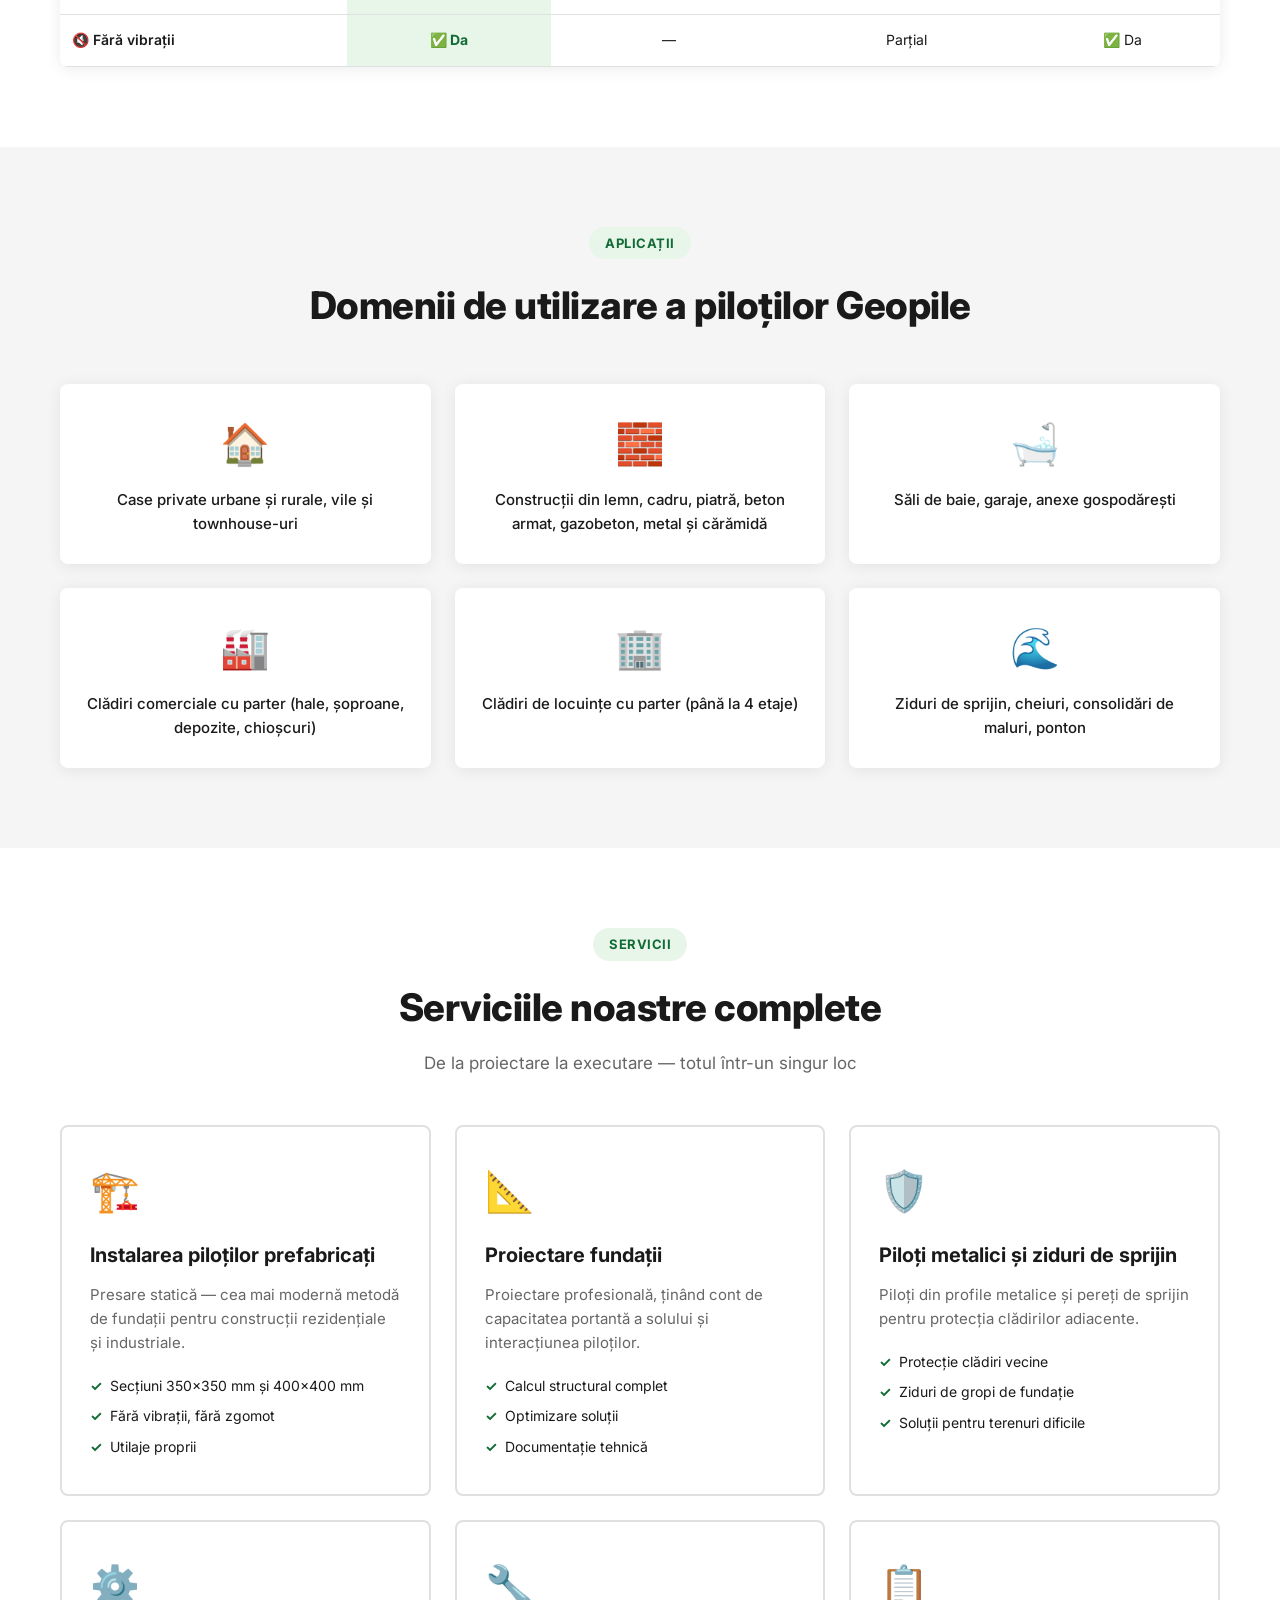
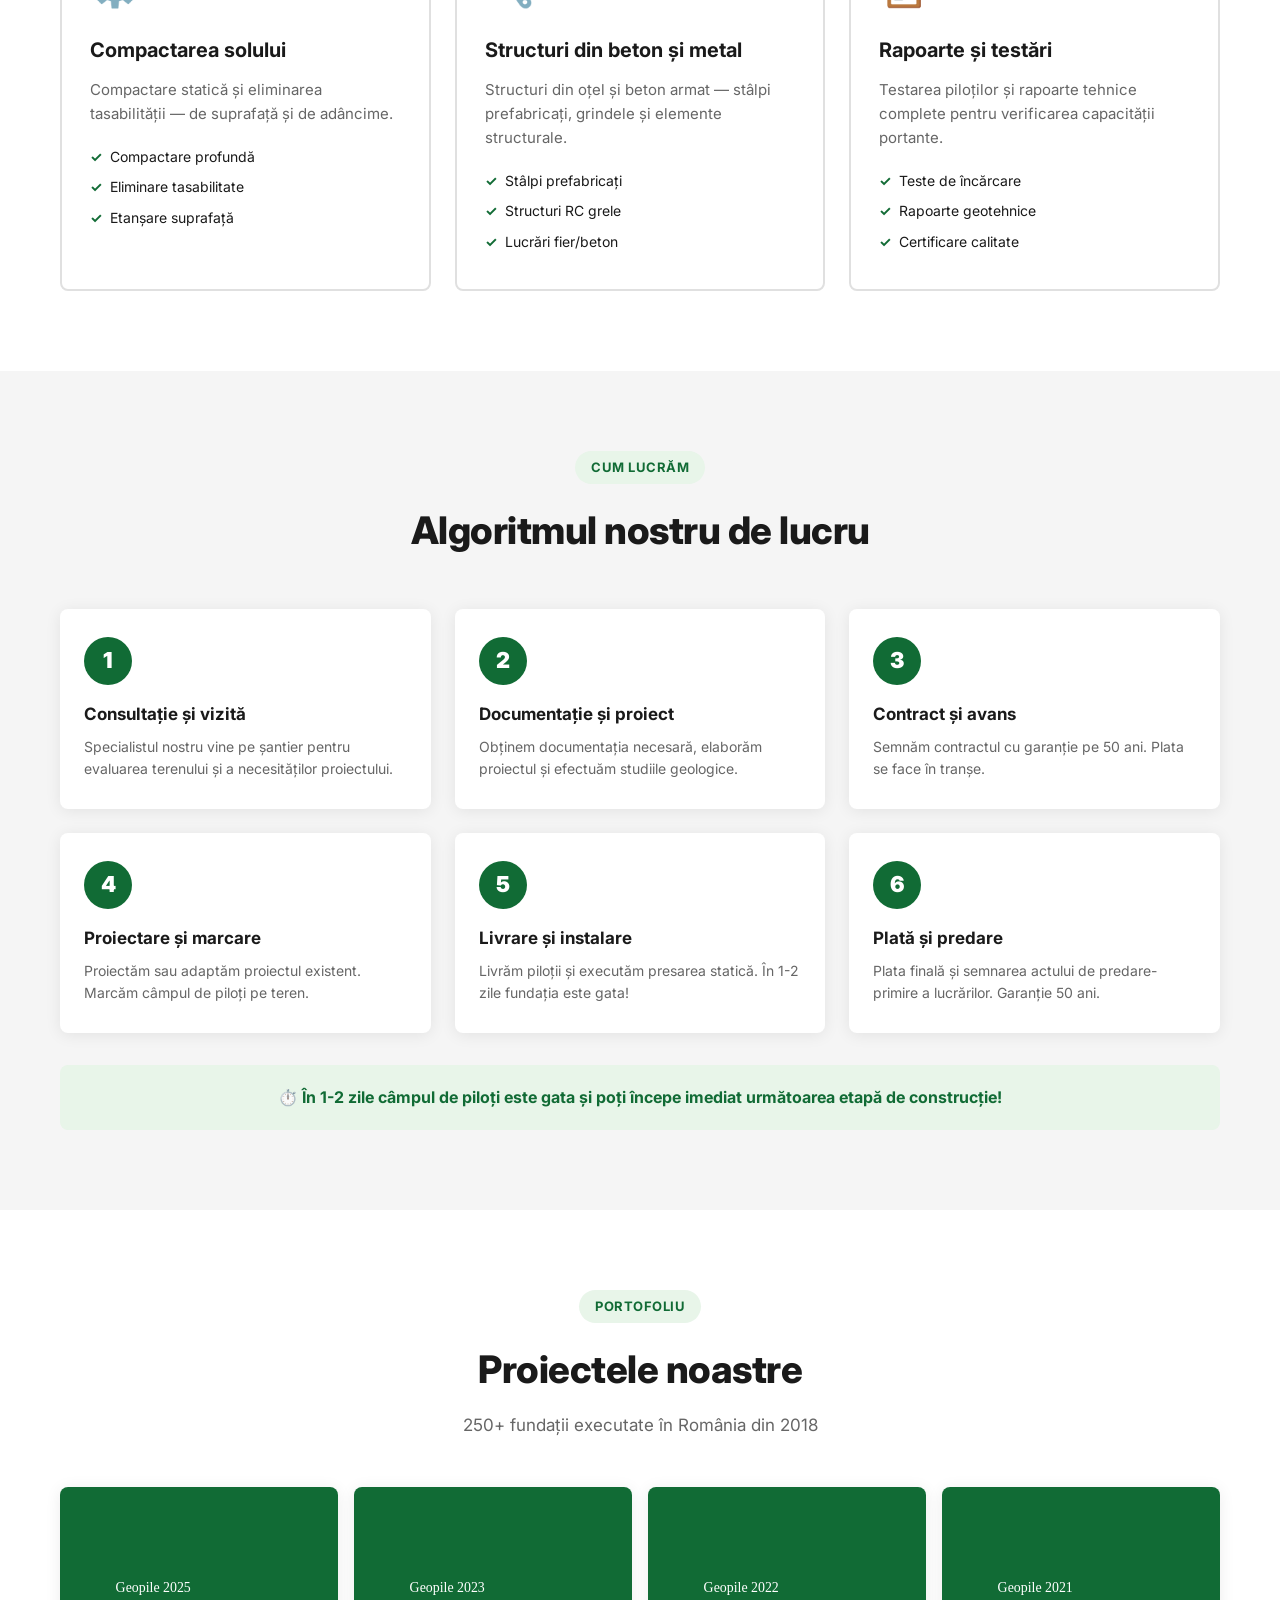
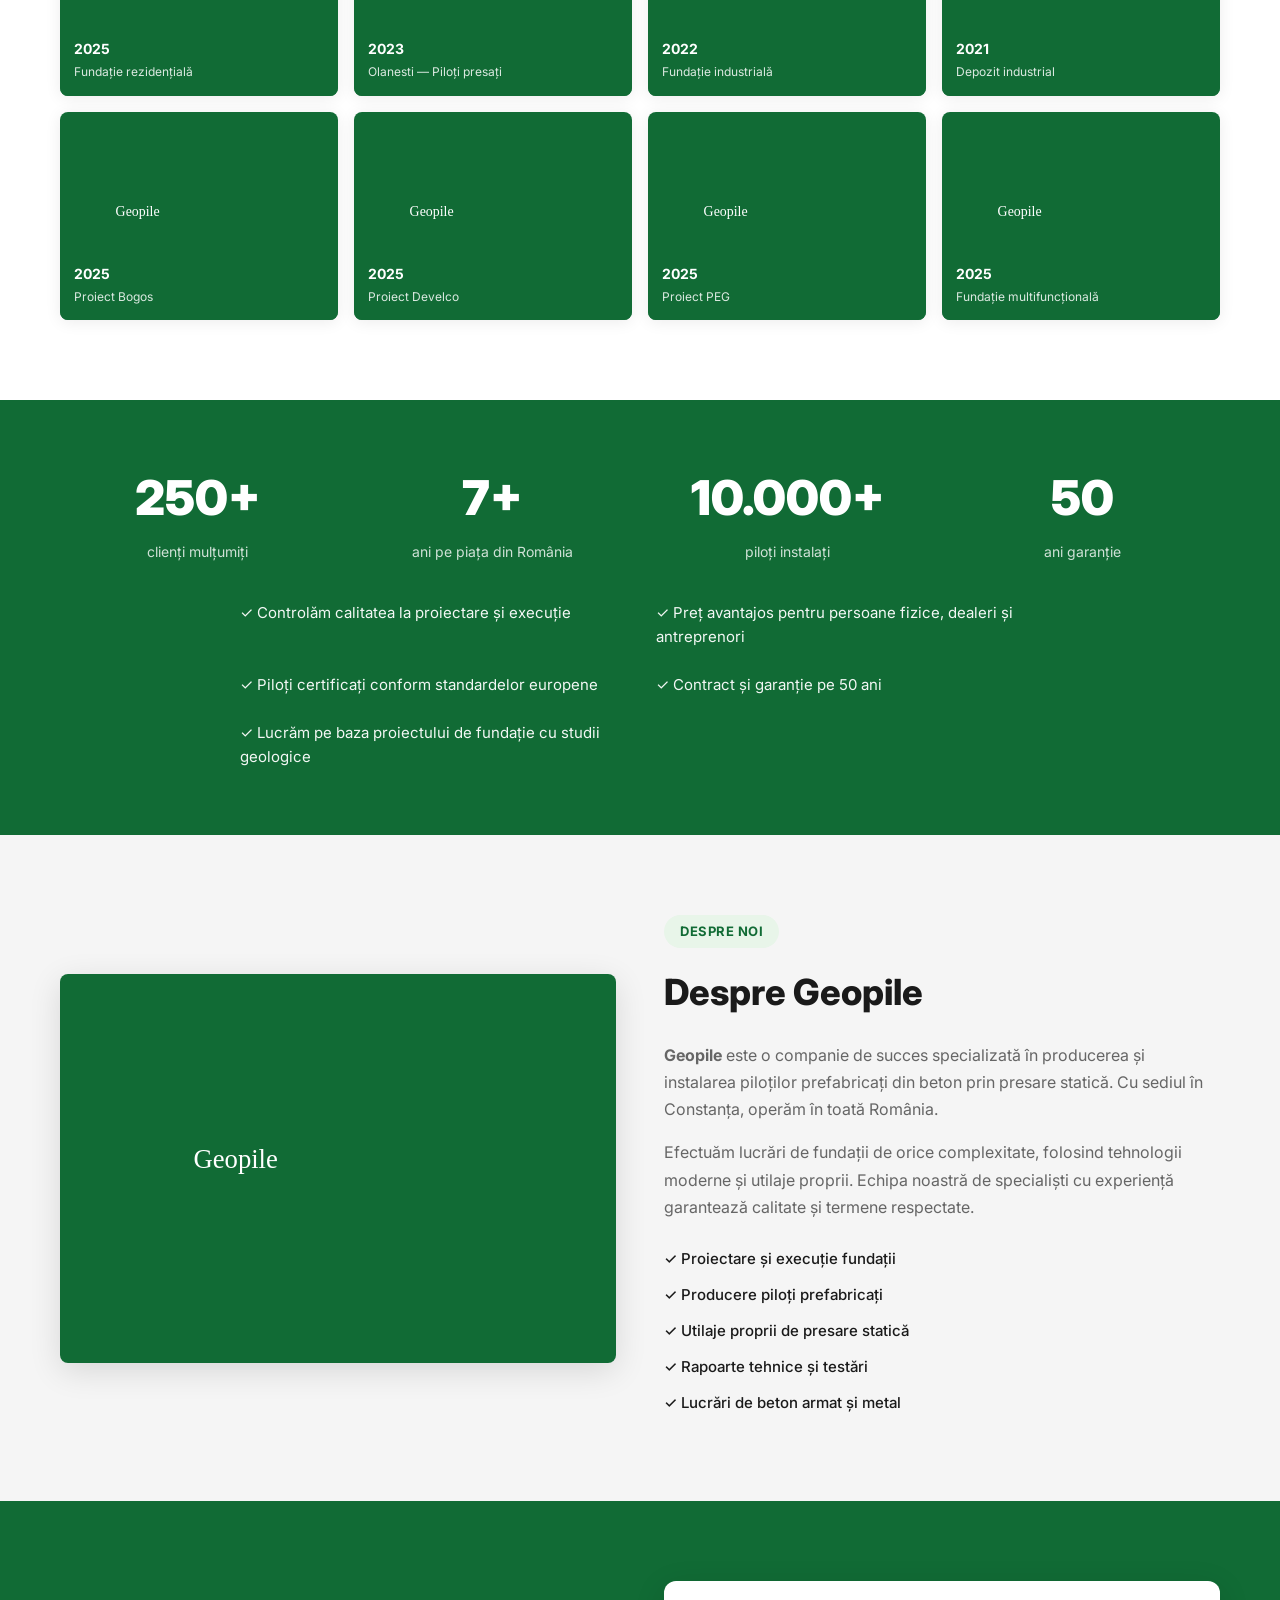
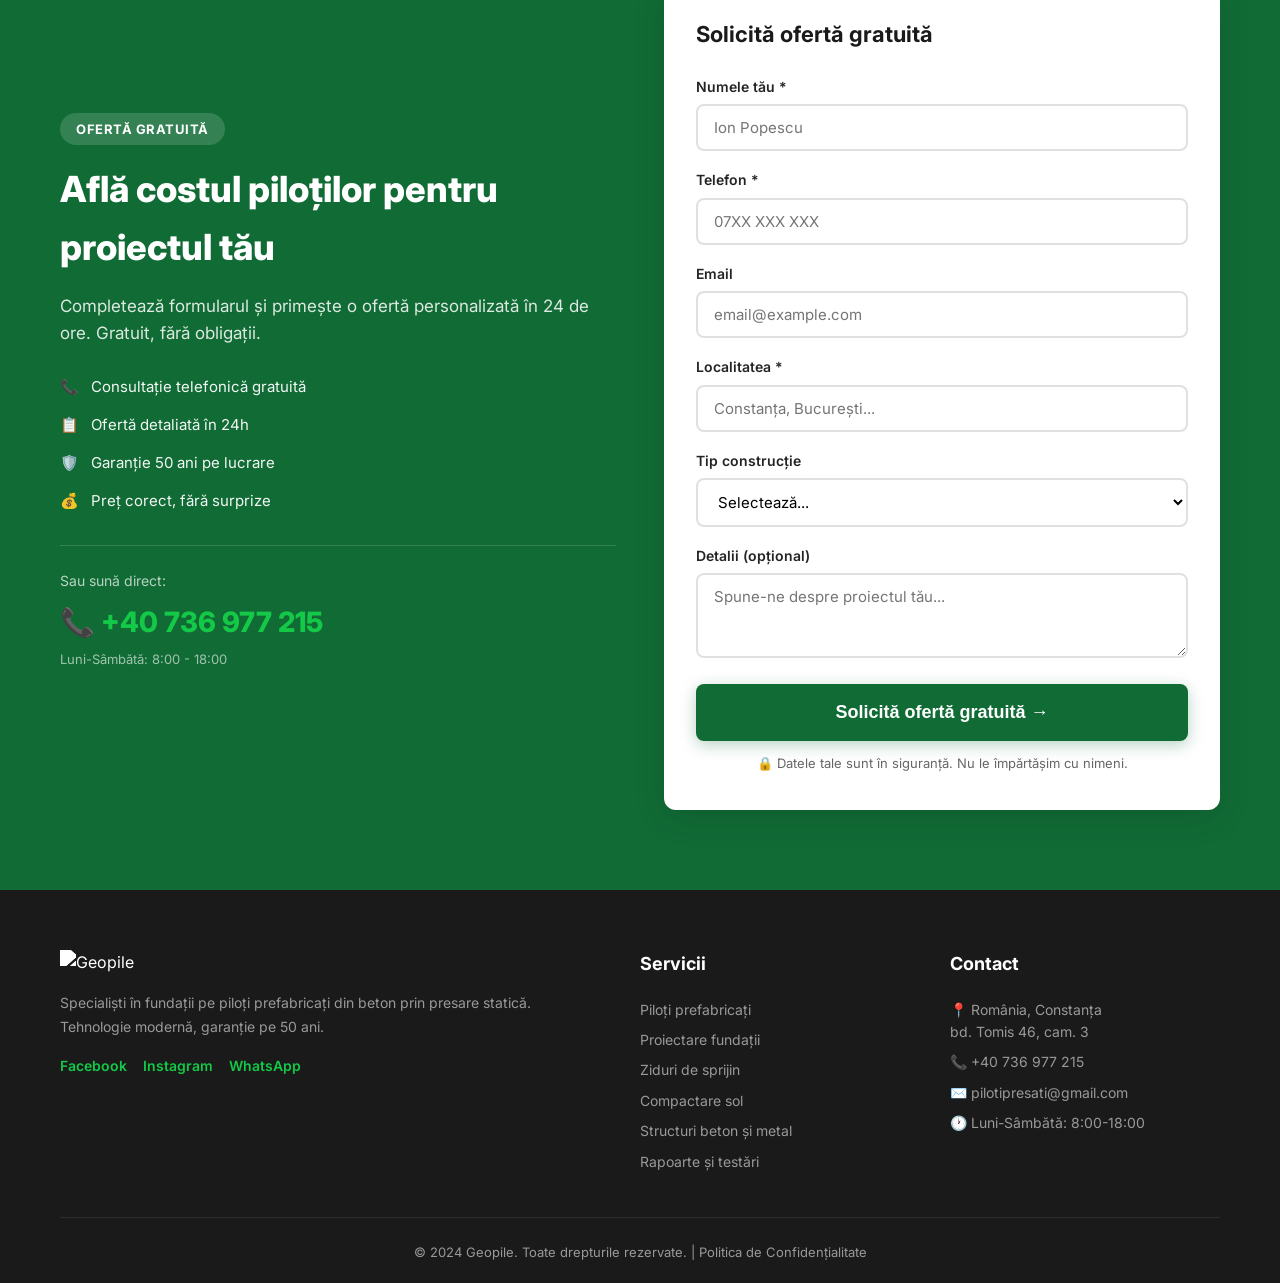
==== commit 795a65d3: "Redesign: concria.kiev.ua style with geopile.eu content - Green color scheme (#116b35 / #4fb725 / #1" ====
--- a/index.html
+++ b/index.html
@@ -3,15 +3,15 @@
 <head>
     <meta charset="UTF-8">
     <meta name="viewport" content="width=device-width, initial-scale=1.0, maximum-scale=5.0">
-    <title>Geopile — Fundații pe Piloți Prefabricați | Presare Statică</title>
-    <meta name="description" content="Fundații pe piloți prefabricați din beton prin presare statică. Proiectare, executare și testare. Garanție pe 50 ani. Consultanță gratuită în România.">
+    <title>Geopile — Fundații pe Piloți Prefabricați | Presare Statică în România</title>
+    <meta name="description" content="Fundații pe piloți prefabricați din beton prin presare statică. Mai rapide, mai economice, mai sigure. Garanție 50 ani. Consultanță gratuită!">
     <meta name="robots" content="index, follow">
     
-    <!-- Open Graph for Facebook -->
+    <!-- Open Graph -->
     <meta property="og:type" content="website">
     <meta property="og:title" content="Geopile — Fundații pe Piloți cu Garanție 50 Ani">
-    <meta property="og:description" content="Specialiști în fundații pe piloți prefabricați. Tehnologie modernă de presare statică. Proiecte rezidențiale și industriale.">
-    <meta property="og:image" content="https://geopile.eu/wp-content/uploads/2023/10/geopile-logo.png">
+    <meta property="og:description" content="Piloți prefabricați din beton prin presare statică. Rapid, economic, fără vibrații. Proiecte rezidențiale și industriale.">
+    <meta property="og:image" content="https://geopile.eu/wp-content/uploads/2015/10/geopile-705x397.jpg">
     <meta property="og:locale" content="ro_RO">
     
     <link rel="preconnect" href="https://fonts.googleapis.com">
@@ -19,7 +19,7 @@
     <link href="https://fonts.googleapis.com/css2?family=Inter:wght@400;500;600;700;800;900&display=swap" rel="stylesheet">
     <link rel="stylesheet" href="style.css">
     
-    <!-- Meta Pixel Code -->
+    <!-- Meta Pixel -->
     <script>
     !function(f,b,e,v,n,t,s)
     {if(f.fbq)return;n=f.fbq=function(){n.callMethod?
@@ -34,41 +34,62 @@
     </script>
     <noscript><img height="1" width="1" style="display:none"
     src="https://www.facebook.com/tr?id=YOUR_PIXEL_ID_HERE&ev=PageView&noscript=1"/></noscript>
-    <!-- End Meta Pixel Code -->
 </head>
 <body>
 
 <!-- ===== STICKY MOBILE CTA ===== -->
-<div class="sticky-cta" id="stickyCta">
-    <a href="tel:+40736977215" class="sticky-btn sticky-call" onclick="fbq('track', 'Contact');">
+<div class="sticky-cta">
+    <a href="tel:+40736977215" class="sticky-btn sticky-call" onclick="fbq('track','Contact');">
         <svg width="20" height="20" viewBox="0 0 24 24" fill="none" stroke="currentColor" stroke-width="2"><path d="M22 16.92v3a2 2 0 0 1-2.18 2 19.79 19.79 0 0 1-8.63-3.07 19.5 19.5 0 0 1-6-6 19.79 19.79 0 0 1-3.07-8.67A2 2 0 0 1 4.11 2h3a2 2 0 0 1 2 1.72c.127.96.361 1.903.7 2.81a2 2 0 0 1-.45 2.11L8.09 9.91a16 16 0 0 0 6 6l1.27-1.27a2 2 0 0 1 2.11-.45c.907.339 1.85.573 2.81.7A2 2 0 0 1 22 16.92z"/></svg>
         Sună acum
     </a>
-    <a href="#formular" class="sticky-btn sticky-form" onclick="fbq('track', 'Lead');">
+    <a href="#formular" class="sticky-btn sticky-form" onclick="fbq('track','Lead');">
         <svg width="20" height="20" viewBox="0 0 24 24" fill="none" stroke="currentColor" stroke-width="2"><path d="M9 11H5a2 2 0 0 0-2 2v7a2 2 0 0 0 2 2h14a2 2 0 0 0 2-2v-7a2 2 0 0 0-2-2h-4"/><rect x="9" y="3" width="6" height="8" rx="1"/></svg>
         Ofertă gratuită
     </a>
 </div>
 
-<!-- ===== HERO SECTION ===== -->
+<!-- ===== HEADER ===== -->
+<header class="header">
+    <div class="container">
+        <div class="header-inner">
+            <div class="logo">
+                <img src="https://geopile.eu/wp-content/uploads/2021/06/geopile-logo-for-website-2-300x103.png" alt="Geopile" height="40">
+            </div>
+            <nav class="nav">
+                <a href="#avantaje">Avantaje</a>
+                <a href="#servicii">Servicii</a>
+                <a href="#comparatie">Comparație</a>
+                <a href="#proiecte">Proiecte</a>
+                <a href="#contact">Contact</a>
+            </nav>
+            <a href="tel:+40736977215" class="header-phone" onclick="fbq('track','Contact');">📞 +40 736 977 215</a>
+        </div>
+    </div>
+</header>
+
+<!-- ===== HERO ===== -->
 <section class="hero">
+    <div class="hero-bg" style="background-image: url('https://geopile.eu/wp-content/uploads/2015/10/geopile-705x397.jpg');"></div>
     <div class="hero-overlay"></div>
-    <div class="hero-content">
-        <div class="hero-badge">⭐ 250+ proiecte finalizate în România</div>
-        <h1>Fundații pe <span class="accent">Piloți Prefabricați</span><br>cu Garanție pe 50 Ani</h1>
-        <p class="hero-subtitle">Tehnologie modernă de presare statică — fără vibrații, fără zgomot, fără riscuri pentru clădirile vecine.</p>
-        <div class="hero-ctas">
-            <a href="#formular" class="btn btn-primary btn-lg" onclick="fbq('track', 'Lead');">
-                Calculează costul gratuit →
-            </a>
-            <a href="tel:+40736977215" class="btn btn-outline btn-lg" onclick="fbq('track', 'Contact');">
-                📞 +40 736 977 215
-            </a>
-        </div>
-        <div class="hero-trust">
-            <div class="trust-item">✅ Consultanță gratuită</div>
-            <div class="trust-item">✅ Ofertă în 24h</div>
-            <div class="trust-item">✅ Garanție 50 ani</div>
+    <div class="container">
+        <div class="hero-content">
+            <div class="hero-badge">⭐ 250+ proiecte finalizate în România</div>
+            <h1>Aveți nevoie de o <span class="accent">fundație sigură?</span><br>Piloți prefabricați — soluția modernă!</h1>
+            <p class="hero-subtitle">Fundație pe piloți din beton prin presare statică în 1-3 zile, pe orice teren și pe soluri problematice, chiar și lângă clădiri existente.</p>
+            <div class="hero-ctas">
+                <a href="#formular" class="btn btn-primary btn-lg" onclick="fbq('track','Lead');">
+                    Află costul pentru proiectul tău →
+                </a>
+                <a href="tel:+40736977215" class="btn btn-outline btn-lg" onclick="fbq('track','Contact');">
+                    📞 +40 736 977 215
+                </a>
+            </div>
+            <div class="hero-trust">
+                <div class="trust-item">✅ Consultanță gratuită</div>
+                <div class="trust-item">✅ Ofertă în 24h</div>
+                <div class="trust-item">✅ Garanție 50 ani</div>
+            </div>
         </div>
     </div>
 </section>
@@ -83,7 +104,7 @@
             </div>
             <div class="trust-stat">
                 <div class="stat-number">250+</div>
-                <div class="stat-label">Proiecte finalize</div>
+                <div class="stat-label">Proiecte finalizate</div>
             </div>
             <div class="trust-stat">
                 <div class="stat-number">50</div>
@@ -97,29 +118,218 @@
     </div>
 </section>
 
+<!-- ===== ADVANTAGES (6 cards like concria) ===== -->
+<section class="advantages" id="avantaje">
+    <div class="container">
+        <div class="section-header">
+            <span class="section-tag">Avantaje</span>
+            <h2>6 avantaje ale fundației pe piloți presați</h2>
+        </div>
+        <div class="adv-grid">
+            <div class="adv-card">
+                <div class="adv-icon">🏗️</div>
+                <h3>Pentru orice construcție</h3>
+                <p>Fundația pe piloți se potrivește pentru majoritatea tipurilor de proiecte: case, blocuri, hale industriale, depozite, garaje, garduri și structuri临时e.</p>
+            </div>
+            <div class="adv-card">
+                <div class="adv-icon">⚡</div>
+                <h3>Simplitate și viteză</h3>
+                <p>Instalarea se face cu utilaje proprii pe suprafețe mici. În 1-3 zile fundația este gata și poți trece la următoarea etapă de construcție.</p>
+            </div>
+            <div class="adv-card">
+                <div class="adv-icon">💰</div>
+                <h3>Economic</h3>
+                <p>Fundația pe piloți prefabricați este cu 35-75% mai economică comparativ cu alte tipuri de fundații tradiționale.</p>
+            </div>
+            <div class="adv-card">
+                <div class="adv-icon">💧</div>
+                <h3>Rezistență la umiditate</h3>
+                <p>Folosim beton rezistent la umiditate, marca W6 pentru proiecte standard și W14 pentru proiecte speciale, garantând calitate și siguranță.</p>
+            </div>
+            <div class="adv-card">
+                <div class="adv-icon">💪</div>
+                <h3>Durabilitate și capacitate portantă</h3>
+                <p>Fundația pe piloți rezistă peste 75 de ani, cu o capacitate portantă de până la 45 tone per pilon. Secțiuni 350×350 mm și 400×400 mm.</p>
+            </div>
+            <div class="adv-card">
+                <div class="adv-icon">🌍</div>
+                <h3>Pentru orice tip de sol</h3>
+                <p>Ideal pentru terenuri cu probleme: umpluturi, denivelări, nivel ridicat al apelor subterane, turbării și soluri argiloase. Pilonii coboară sub adâncimea de îngheț.</p>
+            </div>
+        </div>
+    </div>
+</section>
+
+<!-- ===== PILE TYPES ===== -->
+<section class="pile-types">
+    <div class="container">
+        <div class="section-header">
+            <span class="section-tag">Produse</span>
+            <h2>Ce piloți producem</h2>
+        </div>
+        <div class="pile-types-wrapper">
+            <div class="pile-image">
+                <img src="https://geopile.eu/wp-content/uploads/2015/10/IMG_20190302_113910-1-705x529.jpg" alt="Piloți prefabricați din beton" loading="lazy">
+            </div>
+            <div class="pile-info">
+                <h3>Piloți prefabricați din beton armat</h3>
+                <div class="pile-specs">
+                    <div class="spec-row">
+                        <span class="spec-label">Secțiune:</span>
+                        <span class="spec-value">350×350 mm și 400×400 mm</span>
+                    </div>
+                    <div class="spec-row">
+                        <span class="spec-label">Lungime:</span>
+                        <span class="spec-value">2 / 3 / 4 / 5 / 6 m</span>
+                    </div>
+                    <div class="spec-row">
+                        <span class="spec-label">Capacitate portantă:</span>
+                        <span class="spec-value">până la 45 tone/pilon</span>
+                    </div>
+                    <div class="spec-row">
+                        <span class="spec-label">Beton:</span>
+                        <span class="spec-value">W6 (standard) / W14 (special)</span>
+                    </div>
+                </div>
+                <p class="pile-desc">Instalarea se face prin presare statică — fără vibrații, fără zgomot, fără riscuri pentru clădirile vecine. Utilajele noastre pot lucra pe suprafețe mici și în zone rezidențiale dense.</p>
+            </div>
+        </div>
+    </div>
+</section>
+
+<!-- ===== COMPARISON TABLE (like concria) ===== -->
+<section class="comparison" id="comparatie">
+    <div class="container">
+        <div class="section-header">
+            <span class="section-tag">Comparație</span>
+            <h2>De ce piloții presați sunt cea mai bună alegere</h2>
+        </div>
+        <div class="table-wrapper">
+            <table class="compare-table">
+                <thead>
+                    <tr>
+                        <th>Caracteristică</th>
+                        <th class="highlight">Piloți presați</th>
+                        <th>Fundație cu bandă</th>
+                        <th>Piloți forati</th>
+                        <th>Piloți elicoidali</th>
+                    </tr>
+                </thead>
+                <tbody>
+                    <tr>
+                        <td>⚡ Viteză de execuție</td>
+                        <td class="highlight"><strong>25 piloți/zi</strong></td>
+                        <td>14-25 zile</td>
+                        <td>7-14 zile</td>
+                        <td>20 piloți/zi</td>
+                    </tr>
+                    <tr>
+                        <td>🏗️ Poate construi imediat</td>
+                        <td class="highlight"><strong>În aceeași zi</strong></td>
+                        <td>După 20 zile (întărire)</td>
+                        <td>După 20 zile (întărire)</td>
+                        <td>Imediat</td>
+                    </tr>
+                    <tr>
+                        <td>💪 Capacitate portantă</td>
+                        <td class="highlight"><strong>Până la 45 t/pilon</strong></td>
+                        <td>17 t/m²</td>
+                        <td>De la 20 t/pilon</td>
+                        <td>Până la 10 t/pilon</td>
+                    </tr>
+                    <tr>
+                        <td>⏳ Durata de viață</td>
+                        <td class="highlight"><strong>100+ ani</strong></td>
+                        <td>100 ani</td>
+                        <td>100 ani</td>
+                        <td>50-75 ani</td>
+                    </tr>
+                    <tr>
+                        <td>🌍 Pe soluri problematice</td>
+                        <td class="highlight"><strong>✅ Da</strong></td>
+                        <td>❌ Nu</td>
+                        <td>✅ Da</td>
+                        <td>✅ Da</td>
+                    </tr>
+                    <tr>
+                        <td>💵 Cost relativ</td>
+                        <td class="highlight"><strong>100%</strong></td>
+                        <td>175-205%</td>
+                        <td>180-210%</td>
+                        <td>120-140%</td>
+                    </tr>
+                    <tr>
+                        <td>🔇 Fără vibrații</td>
+                        <td class="highlight"><strong>✅ Da</strong></td>
+                        <td>—</td>
+                        <td>Parțial</td>
+                        <td>✅ Da</td>
+                    </tr>
+                </tbody>
+            </table>
+        </div>
+    </div>
+</section>
+
+<!-- ===== APPLICATION AREAS (like concria) ===== -->
+<section class="applications">
+    <div class="container">
+        <div class="section-header">
+            <span class="section-tag">Aplicații</span>
+            <h2>Domenii de utilizare a piloților Geopile</h2>
+        </div>
+        <div class="app-grid">
+            <div class="app-item">
+                <div class="app-icon">🏠</div>
+                <p>Case private urbane și rurale, vile și townhouse-uri</p>
+            </div>
+            <div class="app-item">
+                <div class="app-icon">🧱</div>
+                <p>Construcții din lemn, cadru, piatră, beton armat, gazobeton, metal și cărămidă</p>
+            </div>
+            <div class="app-item">
+                <div class="app-icon">🛁</div>
+                <p>Săli de baie, garaje, anexe gospodărești</p>
+            </div>
+            <div class="app-item">
+                <div class="app-icon">🏭</div>
+                <p>Clădiri comerciale cu parter (hale, șoproane, depozite, chioșcuri)</p>
+            </div>
+            <div class="app-item">
+                <div class="app-icon">🏢</div>
+                <p>Clădiri de locuințe cu parter (până la 4 etaje)</p>
+            </div>
+            <div class="app-item">
+                <div class="app-icon">🌊</div>
+                <p>Ziduri de sprijin, cheiuri, consolidări de maluri, ponton</p>
+            </div>
+        </div>
+    </div>
+</section>
+
 <!-- ===== SERVICES ===== -->
 <section class="services" id="servicii">
     <div class="container">
         <div class="section-header">
-            <span class="section-tag">Serviciile noastre</span>
-            <h2>Soluții complete pentru fundații</h2>
+            <span class="section-tag">Servicii</span>
+            <h2>Serviciile noastre complete</h2>
             <p>De la proiectare la executare — totul într-un singur loc</p>
         </div>
         <div class="services-grid">
             <div class="service-card">
                 <div class="service-icon">🏗️</div>
-                <h3>Piloți Prefabricați din Beton</h3>
-                <p>Presare statică — cea mai modernă metodă de fundații pentru construcții rezidențiale și industriale. Fără vibrații, fără zgomot.</p>
+                <h3>Instalarea piloților prefabricați</h3>
+                <p>Presare statică — cea mai modernă metodă de fundații pentru construcții rezidențiale și industriale.</p>
                 <ul>
                     <li>Secțiuni 350×350 mm și 400×400 mm</li>
-                    <li>Capacitate portantă ridicată</li>
-                    <li>Ideal pentru geologie complexă</li>
+                    <li>Fără vibrații, fără zgomot</li>
+                    <li>Utilaje proprii</li>
                 </ul>
             </div>
             <div class="service-card">
-                <div class="service-icon">📊</div>
-                <h3>Proiectare Fundații</h3>
-                <p>Proiectare profesională a fundațiilor de piloți, ținând cont de influența reciprocă a grămezilor și capacitatea portantă a solului.</p>
+                <div class="service-icon">📐</div>
+                <h3>Proiectare fundații</h3>
+                <p>Proiectare profesională, ținând cont de capacitatea portantă a solului și interacțiunea piloților.</p>
                 <ul>
                     <li>Calcul structural complet</li>
                     <li>Optimizare soluții</li>
@@ -128,18 +338,18 @@
             </div>
             <div class="service-card">
                 <div class="service-icon">🛡️</div>
-                <h3>Piloți Metalici și Ziduri de Sprijin</h3>
-                <p>Piloți din profile metalice și pereți de sprijin pentru prevenirea deformărilor la clădirile vecine.</p>
-                <ul>
-                    <li>Protecție clădiri adiacente</li>
+                <h3>Piloți metalici și ziduri de sprijin</h3>
+                <p>Piloți din profile metalice și pereți de sprijin pentru protecția clădirilor adiacente.</p>
+                <ul>
+                    <li>Protecție clădiri vecine</li>
                     <li>Ziduri de gropi de fundație</li>
                     <li>Soluții pentru terenuri dificile</li>
                 </ul>
             </div>
             <div class="service-card">
                 <div class="service-icon">⚙️</div>
-                <h3>Compactarea Solului</h3>
-                <p>Compactare statică și eliminarea tasabilității — atât de suprafață, cât și de adâncime.</p>
+                <h3>Compactarea solului</h3>
+                <p>Compactare statică și eliminarea tasabilității — de suprafață și de adâncime.</p>
                 <ul>
                     <li>Compactare profundă</li>
                     <li>Eliminare tasabilitate</li>
@@ -148,8 +358,8 @@
             </div>
             <div class="service-card">
                 <div class="service-icon">🔧</div>
-                <h3>Structuri din Beton și Metal</h3>
-                <p>Producem structuri din oțel și beton armat — stâlpi prefabricați, grindele și elemente structurale grele.</p>
+                <h3>Structuri din beton și metal</h3>
+                <p>Structuri din oțel și beton armat — stâlpi prefabricați, grindele și elemente structurale.</p>
                 <ul>
                     <li>Stâlpi prefabricați</li>
                     <li>Structuri RC grele</li>
@@ -157,8 +367,8 @@
                 </ul>
             </div>
             <div class="service-card">
-                <div class="service-icon">📝</div>
-                <h3>Rapoarte și Testări</h3>
+                <div class="service-icon">📋</div>
+                <h3>Rapoarte și testări</h3>
                 <p>Testarea piloților și rapoarte tehnice complete pentru verificarea capacității portante.</p>
                 <ul>
                     <li>Teste de încărcare</li>
@@ -170,85 +380,59 @@
     </div>
 </section>
 
-<!-- ===== WHY CHOOSE US ===== -->
-<section class="why-us" id="avantaje">
-    <div class="container">
-        <div class="section-header light">
-            <span class="section-tag">De ce Geopile?</span>
-            <h2>Avantajele tehnologiei de presare statică</h2>
-        </div>
-        <div class="why-grid">
-            <div class="why-item">
-                <div class="why-icon">🔇</div>
-                <h3>Fără vibrații și zgomot</h3>
-                <p>Tehnologia de presare statică nu produce vibrații, ceea ce o face sigură pentru clădirile vecine. Poate fi folosită chiar și în zone rezidențiale dense.</p>
-            </div>
-            <div class="why-item">
-                <div class="why-icon">⚡</div>
-                <h3>Viteză de execuție</h3>
-                <p>Instalarea piloților prefabricați este rapidă — fabricați în condiții de fabrică, montați rapid pe șantier. Reducerea timpului de construcție cu până la 60%.</p>
-            </div>
-            <div class="why-item">
-                <div class="why-icon">💪</div>
-                <h3>Capacitate portantă ridicată</h3>
-                <p>Piloții de 350×350 mm și 400×400 mm suportă sarcini mari. Ideali pentru construcții rezidențiale și industriale pe orice tip de sol.</p>
-            </div>
-            <div class="why-item">
-                <div class="why-icon">🌱</div>
-                <h3>Eficient ecologic</h3>
-                <p>Fără poluare fonică, fără vibrații care deteriorează mediul. Tehnologie folosită în întreaga Europă pentru construcții sustenabile.</p>
-            </div>
-            <div class="why-item">
-                <div class="why-icon">🎯</div>
-                <h3>Control calitate total</h3>
-                <p>Piloții sunt fabricați în condiții controlate de fabrică, cu testare la fiecare etapă. Rapoarte tehnice complete pentru fiecare proiect.</p>
-            </div>
-            <div class="why-item">
-                <div class="why-icon">💰</div>
-                <h3>Costuri optimizate</h3>
-                <p>Deși calitatea este superioară, tehnologia reduce costurile pe termen lung prin viteză de execuție și durabilitate pe 50+ ani.</p>
-            </div>
-        </div>
-    </div>
-</section>
-
-<!-- ===== PROCESS ===== -->
+<!-- ===== PROCESS (like concria algorithm) ===== -->
 <section class="process" id="proces">
     <div class="container">
         <div class="section-header">
             <span class="section-tag">Cum lucrăm</span>
-            <h2>De la consultanță la fundație finalizată</h2>
-            <p>Proces simplu, transparent, fără surprize</p>
+            <h2>Algoritmul nostru de lucru</h2>
         </div>
         <div class="process-steps">
             <div class="step">
                 <div class="step-number">1</div>
                 <div class="step-content">
-                    <h3>Consultanță gratuită</h3>
-                    <p>Discutăm despre proiectul tău, analizăm solul și necesitățile. Fără obligații.</p>
+                    <h3>Consultație și vizită</h3>
+                    <p>Specialistul nostru vine pe șantier pentru evaluarea terenului și a necesităților proiectului.</p>
                 </div>
             </div>
             <div class="step">
                 <div class="step-number">2</div>
                 <div class="step-content">
-                    <h3>Proiectare și ofertă</h3>
-                    <p>Întocmim proiectul tehnic și o ofertă detaliată de preț. Răspuns în 24 de ore.</p>
+                    <h3>Documentație și proiect</h3>
+                    <p>Obținem documentația necesară, elaborăm proiectul și efectuăm studiile geologice.</p>
                 </div>
             </div>
             <div class="step">
                 <div class="step-number">3</div>
                 <div class="step-content">
-                    <h3>Executare lucrare</h3>
-                    <p>Echipa noastră vine pe șantier cu utilajele proprii. Presare statică fără vibrații.</p>
+                    <h3>Contract și avans</h3>
+                    <p>Semnăm contractul cu garanție pe 50 ani. Plata se face în tranșe.</p>
                 </div>
             </div>
             <div class="step">
                 <div class="step-number">4</div>
                 <div class="step-content">
-                    <h3>Testare și garanție</h3>
-                    <p>Testăm piloții, livrăm rapoartele tehnice și oferim garanție pe 50 de ani.</p>
-                </div>
-            </div>
+                    <h3>Proiectare și marcare</h3>
+                    <p>Proiectăm sau adaptăm proiectul existent. Marcăm câmpul de piloți pe teren.</p>
+                </div>
+            </div>
+            <div class="step">
+                <div class="step-number">5</div>
+                <div class="step-content">
+                    <h3>Livrare și instalare</h3>
+                    <p>Livrăm piloții și executăm presarea statică. În 1-2 zile fundația este gata!</p>
+                </div>
+            </div>
+            <div class="step">
+                <div class="step-number">6</div>
+                <div class="step-content">
+                    <h3>Plată și predare</h3>
+                    <p>Plata finală și semnarea actului de predare-primire a lucrărilor. Garanție 50 ani.</p>
+                </div>
+            </div>
+        </div>
+        <div class="process-note">
+            <p>⏱️ În 1-2 zile câmpul de piloți este gata și poți începe imediat următoarea etapă de construcție!</p>
         </div>
     </div>
 </section>
@@ -263,71 +447,115 @@
         </div>
         <div class="projects-grid">
             <div class="project-card">
-                <img src="https://geopile.eu/wp-content/uploads/2024/01/1-1.jpg" alt="Proiect fundație piloți 2024" loading="lazy" onerror="this.src='data:image/svg+xml,%3Csvg xmlns=%22http://www.w3.org/2000/svg%22 width=%22400%22 height=%22300%22%3E%3Crect fill=%22%231a1a2e%22 width=%22400%22 height=%22300%22/%3E%3Ctext fill=%22%23f5a623%22 font-size=%2218%22 x=%2250%22 y=%22150%22%3EGeopile 2024%3C/text%3E%3C/svg%3E'">
-                <div class="project-overlay">
-                    <span class="project-year">2024</span>
+                <img src="https://geopile.eu/wp-content/uploads/2025/05/photo_2025-05-12-16.10.12-705x397.jpeg" alt="Proiect Geopile 2025" loading="lazy" onerror="this.src='data:image/svg+xml,%3Csvg xmlns=%22http://www.w3.org/2000/svg%22 width=%22400%22 height=%22300%22%3E%3Crect fill=%22%23116b35%22 width=%22400%22 height=%22300%22/%3E%3Ctext fill=%22%23fff%22 font-size=%2220%22 x=%2280%22 y=%22150%22%3EGeopile 2025%3C/text%3E%3C/svg%3E'">
+                <div class="project-overlay">
+                    <span class="project-year">2025</span>
                     <span class="project-type">Fundație rezidențială</span>
                 </div>
             </div>
             <div class="project-card">
-                <img src="https://geopile.eu/wp-content/uploads/2023/10/2-1.jpg" alt="Proiect fundație piloți 2023" loading="lazy" onerror="this.src='data:image/svg+xml,%3Csvg xmlns=%22http://www.w3.org/2000/svg%22 width=%22400%22 height=%22300%22%3E%3Crect fill=%22%231a1a2e%22 width=%22400%22 height=%22300%22/%3E%3Ctext fill=%22%23f5a623%22 font-size=%2218%22 x=%2250%22 y=%22150%22%3EGeopile 2023%3C/text%3E%3C/svg%3E'">
+                <img src="https://geopile.eu/wp-content/uploads/2023/06/GEOPILE_Olanesti_26-705x470.jpg" alt="Proiect Geopile Olanesti" loading="lazy" onerror="this.src='data:image/svg+xml,%3Csvg xmlns=%22http://www.w3.org/2000/svg%22 width=%22400%22 height=%22300%22%3E%3Crect fill=%22%23116b35%22 width=%22400%22 height=%22300%22/%3E%3Ctext fill=%22%23fff%22 font-size=%2220%22 x=%2280%22 y=%22150%22%3EGeopile 2023%3C/text%3E%3C/svg%3E'">
                 <div class="project-overlay">
                     <span class="project-year">2023</span>
+                    <span class="project-type">Olanesti — Piloți presați</span>
+                </div>
+            </div>
+            <div class="project-card">
+                <img src="https://geopile.eu/wp-content/uploads/2022/07/IMG_20220617_153659_858-705x529.jpg" alt="Proiect Geopile 2022" loading="lazy" onerror="this.src='data:image/svg+xml,%3Csvg xmlns=%22http://www.w3.org/2000/svg%22 width=%22400%22 height=%22300%22%3E%3Crect fill=%22%23116b35%22 width=%22400%22 height=%22300%22/%3E%3Ctext fill=%22%23fff%22 font-size=%2220%22 x=%2280%22 y=%22150%22%3EGeopile 2022%3C/text%3E%3C/svg%3E'">
+                <div class="project-overlay">
+                    <span class="project-year">2022</span>
                     <span class="project-type">Fundație industrială</span>
                 </div>
             </div>
             <div class="project-card">
-                <img src="https://geopile.eu/wp-content/uploads/2023/10/3-1.jpg" alt="Proiect fundație piloți 2022" loading="lazy" onerror="this.src='data:image/svg+xml,%3Csvg xmlns=%22http://www.w3.org/2000/svg%22 width=%22400%22 height=%22300%22%3E%3Crect fill=%22%231a1a2e%22 width=%22400%22 height=%22300%22/%3E%3Ctext fill=%22%23f5a623%22 font-size=%2218%22 x=%2250%22 y=%22150%22%3EGeopile 2022%3C/text%3E%3C/svg%3E'">
-                <div class="project-overlay">
-                    <span class="project-year">2022</span>
-                    <span class="project-type">Zid de sprijin</span>
-                </div>
-            </div>
-            <div class="project-card">
-                <img src="https://geopile.eu/wp-content/uploads/2023/10/4-1.jpg" alt="Proiect fundație piloți 2021" loading="lazy" onerror="this.src='data:image/svg+xml,%3Csvg xmlns=%22http://www.w3.org/2000/svg%22 width=%22400%22 height=%22300%22%3E%3Crect fill=%22%231a1a2e%22 width=%22400%22 height=%22300%22/%3E%3Ctext fill=%22%23f5a623%22 font-size=%2218%22 x=%2250%22 y=%22150%22%3EGeopile 2021%3C/text%3E%3C/svg%3E'">
+                <img src="https://geopile.eu/wp-content/uploads/2021/04/Depozit-1088-5-705x470.jpg" alt="Proiect Geopile depozit" loading="lazy" onerror="this.src='data:image/svg+xml,%3Csvg xmlns=%22http://www.w3.org/2000/svg%22 width=%22400%22 height=%22300%22%3E%3Crect fill=%22%23116b35%22 width=%22400%22 height=%22300%22/%3E%3Ctext fill=%22%23fff%22 font-size=%2220%22 x=%2280%22 y=%22150%22%3EGeopile 2021%3C/text%3E%3C/svg%3E'">
                 <div class="project-overlay">
                     <span class="project-year">2021</span>
-                    <span class="project-type">Compactare sol</span>
-                </div>
-            </div>
-        </div>
-        <div class="projects-cta">
-            <a href="#formular" class="btn btn-primary" onclick="fbq('track', 'Lead');">Vrei o fundație ca aceasta? Solicită ofertă →</a>
-        </div>
-    </div>
-</section>
-
-<!-- ===== TESTIMONIALS ===== -->
-<section class="testimonials">
-    <div class="container">
-        <div class="section-header">
-            <span class="section-tag">Testimoniale</span>
-            <h2>Ce spun clienții noștri</h2>
-        </div>
-        <div class="testimonials-grid">
-            <div class="testimonial-card">
-                <div class="stars">⭐⭐⭐⭐⭐</div>
-                <p>"Am construit o casă pe teren cu sol problematic. Geopile a rezolvat problema fundației rapid și profesional. Fără vibrații, vecinii nu au simțit nimic."</p>
-                <div class="testimonial-author">
-                    <strong>Mihai Popescu</strong>
-                    <span>Constanța</span>
-                </div>
-            </div>
-            <div class="testimonial-card">
-                <div class="stars">⭐⭐⭐⭐⭐</div>
-                <p>"Echipă profesionistă. Au venit cu utilajele proprii, au montat piloții în 2 zile. Rapoarte tehnice complete, totul documentat. Recomand!"</p>
-                <div class="testimonial-author">
-                    <strong>Andrei Ionescu</strong>
-                    <span>București</span>
-                </div>
-            </div>
-            <div class="testimonial-card">
-                <div class="stars">⭐⭐⭐⭐⭐</div>
-                <p>"Pentru un hanger industrial aveam nevoie de o fundație solidă. Geopile a proiectat și executat totul. După 3 ani, zero probleme. Investiție meritată."</p>
-                <div class="testimonial-author">
-                    <strong>Florin Dumitrescu</strong>
-                    <span>Tulcea</span>
-                </div>
+                    <span class="project-type">Depozit industrial</span>
+                </div>
+            </div>
+            <div class="project-card">
+                <img src="https://geopile.eu/wp-content/uploads/2025/05/bogos.jpg" alt="Proiect Geopile Bogos" loading="lazy" onerror="this.src='data:image/svg+xml,%3Csvg xmlns=%22http://www.w3.org/2000/svg%22 width=%22400%22 height=%22300%22%3E%3Crect fill=%22%23116b35%22 width=%22400%22 height=%22300%22/%3E%3Ctext fill=%22%23fff%22 font-size=%2220%22 x=%2280%22 y=%22150%22%3EGeopile%3C/text%3E%3C/svg%3E'">
+                <div class="project-overlay">
+                    <span class="project-year">2025</span>
+                    <span class="project-type">Proiect Bogos</span>
+                </div>
+            </div>
+            <div class="project-card">
+                <img src="https://geopile.eu/wp-content/uploads/2025/05/develco.jpg" alt="Proiect Geopile Develco" loading="lazy" onerror="this.src='data:image/svg+xml,%3Csvg xmlns=%22http://www.w3.org/2000/svg%22 width=%22400%22 height=%22300%22%3E%3Crect fill=%22%23116b35%22 width=%22400%22 height=%22300%22/%3E%3Ctext fill=%22%23fff%22 font-size=%2220%22 x=%2280%22 y=%22150%22%3EGeopile%3C/text%3E%3C/svg%3E'">
+                <div class="project-overlay">
+                    <span class="project-year">2025</span>
+                    <span class="project-type">Proiect Develco</span>
+                </div>
+            </div>
+            <div class="project-card">
+                <img src="https://geopile.eu/wp-content/uploads/2025/05/peg.jpg" alt="Proiect Geopile PEG" loading="lazy" onerror="this.src='data:image/svg+xml,%3Csvg xmlns=%22http://www.w3.org/2000/svg%22 width=%22400%22 height=%22300%22%3E%3Crect fill=%22%23116b35%22 width=%22400%22 height=%22300%22/%3E%3Ctext fill=%22%23fff%22 font-size=%2220%22 x=%2280%22 y=%22150%22%3EGeopile%3C/text%3E%3C/svg%3E'">
+                <div class="project-overlay">
+                    <span class="project-year">2025</span>
+                    <span class="project-type">Proiect PEG</span>
+                </div>
+            </div>
+            <div class="project-card">
+                <img src="https://geopile.eu/wp-content/uploads/2025/05/Group-1.jpg" alt="Proiect Geopile" loading="lazy" onerror="this.src='data:image/svg+xml,%3Csvg xmlns=%22http://www.w3.org/2000/svg%22 width=%22400%22 height=%22300%22%3E%3Crect fill=%22%23116b35%22 width=%22400%22 height=%22300%22/%3E%3Ctext fill=%22%23fff%22 font-size=%2220%22 x=%2280%22 y=%22150%22%3EGeopile%3C/text%3E%3C/svg%3E'">
+                <div class="project-overlay">
+                    <span class="project-year">2025</span>
+                    <span class="project-type">Fundație multifuncțională</span>
+                </div>
+            </div>
+        </div>
+    </div>
+</section>
+
+<!-- ===== STATS BAR (like concria) ===== -->
+<section class="stats-bar">
+    <div class="container">
+        <div class="stats-grid">
+            <div class="stat-item">
+                <div class="stat-big">250+</div>
+                <div class="stat-text">clienți mulțumiți</div>
+            </div>
+            <div class="stat-item">
+                <div class="stat-big">7+</div>
+                <div class="stat-text">ani pe piața din România</div>
+            </div>
+            <div class="stat-item">
+                <div class="stat-big">10.000+</div>
+                <div class="stat-text">piloți instalați</div>
+            </div>
+            <div class="stat-item">
+                <div class="stat-big">50</div>
+                <div class="stat-text">ani garanție</div>
+            </div>
+        </div>
+        <div class="stats-features">
+            <div class="stat-feature">✓ Controlăm calitatea la proiectare și execuție</div>
+            <div class="stat-feature">✓ Preț avantajos pentru persoane fizice, dealeri și antreprenori</div>
+            <div class="stat-feature">✓ Piloți certificați conform standardelor europene</div>
+            <div class="stat-feature">✓ Contract și garanție pe 50 ani</div>
+            <div class="stat-feature">✓ Lucrăm pe baza proiectului de fundație cu studii geologice</div>
+        </div>
+    </div>
+</section>
+
+<!-- ===== ABOUT ===== -->
+<section class="about">
+    <div class="container">
+        <div class="about-wrapper">
+            <div class="about-image">
+                <img src="https://geopile.eu/wp-content/uploads/2025/05/photo_2025-05-12-15.27.19-300x169.jpeg" alt="Geopile — echipa și utilaje" loading="lazy" onerror="this.src='data:image/svg+xml,%3Csvg xmlns=%22http://www.w3.org/2000/svg%22 width=%22500%22 height=%22350%22%3E%3Crect fill=%22%23116b35%22 width=%22500%22 height=%22350%22/%3E%3Ctext fill=%22%23fff%22 font-size=%2224%22 x=%22120%22 y=%22175%22%3EGeopile%3C/text%3E%3C/svg%3E'">
+            </div>
+            <div class="about-content">
+                <span class="section-tag">Despre noi</span>
+                <h2>Despre Geopile</h2>
+                <p><strong>Geopile</strong> este o companie de succes specializată în producerea și instalarea piloților prefabricați din beton prin presare statică. Cu sediul în Constanța, operăm în toată România.</p>
+                <p>Efectuăm lucrări de fundații de orice complexitate, folosind tehnologii moderne și utilaje proprii. Echipa noastră de specialiști cu experiență garantează calitate și termene respectate.</p>
+                <ul class="about-list">
+                    <li>✓ Proiectare și execuție fundații</li>
+                    <li>✓ Producere piloți prefabricați</li>
+                    <li>✓ Utilaje proprii de presare statică</li>
+                    <li>✓ Rapoarte tehnice și testări</li>
+                    <li>✓ Lucrări de beton armat și metal</li>
+                </ul>
             </div>
         </div>
     </div>
@@ -339,23 +567,23 @@
         <div class="lead-wrapper">
             <div class="lead-info">
                 <span class="section-tag light">Ofertă gratuită</span>
-                <h2>Solicită calcul gratuit pentru fundația ta</h2>
-                <p>Completează formularul și primești o ofertă personalizată în 24 de ore. Fără obligații.</p>
+                <h2>Află costul piloților pentru proiectul tău</h2>
+                <p>Completează formularul și primește o ofertă personalizată în 24 de ore. Gratuit, fără obligații.</p>
                 <div class="lead-benefits">
-                    <div class="lead-benefit">📞 <span>Consultanță telefonică gratuită</span></div>
+                    <div class="lead-benefit">📞 <span>Consultație telefonică gratuită</span></div>
                     <div class="lead-benefit">📋 <span>Ofertă detaliată în 24h</span></div>
                     <div class="lead-benefit">🛡️ <span>Garanție 50 ani pe lucrare</span></div>
                     <div class="lead-benefit">💰 <span>Preț corect, fără surprize</span></div>
                 </div>
                 <div class="lead-contact">
                     <p>Sau sună direct:</p>
-                    <a href="tel:+40736977215" class="phone-link" onclick="fbq('track', 'Contact');">📞 +40 736 977 215</a>
+                    <a href="tel:+40736977215" class="phone-link" onclick="fbq('track','Contact');">📞 +40 736 977 215</a>
                     <p class="hours">Luni-Sâmbătă: 8:00 - 18:00</p>
                 </div>
             </div>
             <div class="lead-form-wrapper">
                 <form id="leadForm" action="multumim.html" method="GET">
-                    <h3>Completează pentru ofertă gratuită</h3>
+                    <h3>Solicită ofertă gratuită</h3>
                     <div class="form-group">
                         <label for="name">Numele tău *</label>
                         <input type="text" id="name" name="name" placeholder="Ion Popescu" required>
@@ -369,7 +597,7 @@
                         <input type="email" id="email" name="email" placeholder="email@example.com">
                     </div>
                     <div class="form-group">
-                        <label for="location">Localitatea construcției *</label>
+                        <label for="location">Localitatea *</label>
                         <input type="text" id="location" name="location" placeholder="Constanța, București..." required>
                     </div>
                     <div class="form-group">
@@ -380,6 +608,7 @@
                             <option value="apartament">Bloc / Apartamente</option>
                             <option value="industrial">Construcție industrială</option>
                             <option value="hanger">Hanger / Depozit</option>
+                            <option value="gard">Gard / Împrejmuire</option>
                             <option value="alta">Alt tip</option>
                         </select>
                     </div>
@@ -387,7 +616,7 @@
                         <label for="message">Detalii (opțional)</label>
                         <textarea id="message" name="message" rows="3" placeholder="Spune-ne despre proiectul tău..."></textarea>
                     </div>
-                    <button type="submit" class="btn btn-primary btn-block btn-lg" onclick="fbq('track', 'Lead');">
+                    <button type="submit" class="btn btn-primary btn-block btn-lg" onclick="fbq('track','Lead');">
                         Solicită ofertă gratuită →
                     </button>
                     <p class="form-disclaimer">🔒 Datele tale sunt în siguranță. Nu le împărtășim cu nimeni.</p>
@@ -398,16 +627,16 @@
 </section>
 
 <!-- ===== FOOTER ===== -->
-<footer class="footer">
+<footer class="footer" id="contact">
     <div class="container">
         <div class="footer-grid">
             <div class="footer-col">
-                <h4>Geopile</h4>
+                <img src="https://geopile.eu/wp-content/uploads/2021/06/geopile-logo-for-website-2-300x103.png" alt="Geopile" height="40" style="margin-bottom: 16px; filter: brightness(0) invert(1);">
                 <p>Specialiști în fundații pe piloți prefabricați din beton prin presare statică. Tehnologie modernă, garanție pe 50 ani.</p>
                 <div class="footer-social">
-                    <a href="https://www.facebook.com/geopile" target="_blank" rel="noopener" aria-label="Facebook">Facebook</a>
-                    <a href="https://www.instagram.com/geopile" target="_blank" rel="noopener" aria-label="Instagram">Instagram</a>
-                    <a href="https://wa.me/40736977215" target="_blank" rel="noopener" aria-label="WhatsApp">WhatsApp</a>
+                    <a href="https://www.facebook.com/geopile" target="_blank" rel="noopener">Facebook</a>
+                    <a href="https://www.instagram.com/geopile" target="_blank" rel="noopener">Instagram</a>
+                    <a href="https://wa.me/40736977215" target="_blank" rel="noopener">WhatsApp</a>
                 </div>
             </div>
             <div class="footer-col">
--- a/style.css
+++ b/style.css
@@ -1,31 +1,24 @@
-/* ===== RESET & BASE ===== */
-*, *::before, *::after {
-    box-sizing: border-box;
-    margin: 0;
-    padding: 0;
-}
+/* ===== RESET ===== */
+*, *::before, *::after { box-sizing: border-box; margin: 0; padding: 0; }
 
 :root {
-    --dark: #0a0e1a;
-    --dark-2: #131826;
-    --dark-3: #1a2033;
-    --accent: #f5a623;
-    --accent-2: #ff8c00;
-    --accent-hover: #e0941a;
+    --green-dark: #116b35;
+    --green: #4fb725;
+    --green-light: #14c947;
+    --green-pale: #e8f5e9;
+    --dark: #1a1a1a;
+    --dark-2: #242424;
+    --gray: #666;
+    --gray-light: #f5f5f5;
+    --gray-border: #e0e0e0;
     --white: #ffffff;
-    --gray: #a0a8b8;
-    --gray-light: #e8ebf0;
-    --green: #22c55e;
-    --radius: 12px;
-    --shadow: 0 4px 24px rgba(0, 0, 0, 0.15);
-    --shadow-lg: 0 8px 40px rgba(0, 0, 0, 0.25);
-    --container: 1140px;
-}
-
-html {
-    scroll-behavior: smooth;
-    -webkit-text-size-adjust: 100%;
-}
+    --radius: 8px;
+    --shadow: 0 2px 16px rgba(0,0,0,0.08);
+    --shadow-lg: 0 8px 32px rgba(0,0,0,0.12);
+    --container: 1200px;
+}
+
+html { scroll-behavior: smooth; -webkit-text-size-adjust: 100%; }
 
 body {
     font-family: 'Inter', -apple-system, BlinkMacSystemFont, 'Segoe UI', Roboto, sans-serif;
@@ -36,897 +29,334 @@
     overflow-x: hidden;
 }
 
-img {
-    max-width: 100%;
-    height: auto;
-    display: block;
-}
-
-a {
-    color: inherit;
-    text-decoration: none;
-}
-
-.container {
-    max-width: var(--container);
-    margin: 0 auto;
-    padding: 0 20px;
-}
+img { max-width: 100%; height: auto; display: block; }
+a { color: inherit; text-decoration: none; }
+
+.container { max-width: var(--container); margin: 0 auto; padding: 0 20px; }
 
 /* ===== BUTTONS ===== */
 .btn {
-    display: inline-flex;
-    align-items: center;
-    justify-content: center;
-    gap: 8px;
-    padding: 12px 28px;
-    border-radius: var(--radius);
-    font-weight: 600;
-    font-size: 15px;
-    transition: all 0.25s ease;
-    cursor: pointer;
-    border: none;
-    text-align: center;
-    line-height: 1.4;
-}
-
+    display: inline-flex; align-items: center; justify-content: center; gap: 8px;
+    padding: 14px 32px; border-radius: var(--radius); font-weight: 700;
+    font-size: 16px; transition: all 0.25s; cursor: pointer; border: none; text-align: center;
+}
 .btn-primary {
-    background: var(--accent);
-    color: var(--dark);
-    box-shadow: 0 4px 16px rgba(245, 166, 35, 0.3);
-}
-
-.btn-primary:hover {
-    background: var(--accent-hover);
-    transform: translateY(-2px);
-    box-shadow: 0 6px 24px rgba(245, 166, 35, 0.4);
-}
-
-.btn-outline {
-    background: transparent;
-    color: var(--white);
-    border: 2px solid rgba(255, 255, 255, 0.3);
-}
-
-.btn-outline:hover {
-    background: rgba(255, 255, 255, 0.1);
-    border-color: var(--white);
-}
-
-.btn-lg {
-    padding: 16px 36px;
-    font-size: 17px;
-}
-
-.btn-block {
-    width: 100%;
-    display: flex;
-}
-
-/* ===== STICKY CTA (mobile) ===== */
+    background: var(--green-dark); color: var(--white);
+    box-shadow: 0 4px 16px rgba(17,107,53,0.3);
+}
+.btn-primary:hover { background: var(--green); transform: translateY(-2px); box-shadow: 0 6px 24px rgba(17,107,53,0.4); }
+.btn-outline { background: transparent; color: var(--white); border: 2px solid rgba(255,255,255,0.4); }
+.btn-outline:hover { background: rgba(255,255,255,0.1); border-color: var(--white); }
+.btn-lg { padding: 18px 40px; font-size: 18px; }
+.btn-block { width: 100%; display: flex; }
+
+/* ===== STICKY CTA ===== */
 .sticky-cta {
-    position: fixed;
-    bottom: 0;
-    left: 0;
-    right: 0;
-    display: flex;
-    z-index: 1000;
-    background: var(--dark);
-    padding: 10px 12px;
-    gap: 8px;
-    box-shadow: 0 -4px 20px rgba(0, 0, 0, 0.3);
-    display: none;
-}
-
+    position: fixed; bottom: 0; left: 0; right: 0; display: none;
+    z-index: 1000; background: var(--white); padding: 10px 12px; gap: 8px;
+    box-shadow: 0 -4px 20px rgba(0,0,0,0.15); border-top: 3px solid var(--green-dark);
+}
 .sticky-btn {
-    flex: 1;
-    display: flex;
-    align-items: center;
-    justify-content: center;
-    gap: 6px;
-    padding: 14px 8px;
-    border-radius: 10px;
-    font-weight: 700;
-    font-size: 14px;
-    transition: all 0.2s;
-}
-
-.sticky-call {
-    background: var(--accent);
-    color: var(--dark);
-}
-
-.sticky-form {
-    background: var(--dark-3);
-    color: var(--white);
-    border: 1px solid var(--accent);
-}
-
+    flex: 1; display: flex; align-items: center; justify-content: center; gap: 6px;
+    padding: 14px 8px; border-radius: 10px; font-weight: 700; font-size: 15px; transition: all 0.2s;
+}
+.sticky-call { background: var(--green-dark); color: var(--white); }
+.sticky-form { background: var(--green-pale); color: var(--green-dark); border: 2px solid var(--green-dark); }
 @media (max-width: 768px) {
-    .sticky-cta {
-        display: flex;
-    }
-    
-    body {
-        padding-bottom: 70px;
-    }
-}
+    .sticky-cta { display: flex; }
+    body { padding-bottom: 72px; }
+}
+
+/* ===== HEADER ===== */
+.header {
+    position: sticky; top: 0; z-index: 100;
+    background: var(--white); border-bottom: 1px solid var(--gray-border);
+    box-shadow: 0 1px 8px rgba(0,0,0,0.04);
+}
+.header-inner {
+    display: flex; align-items: center; justify-content: space-between;
+    padding: 12px 0; gap: 20px;
+}
+.logo img { height: 40px; }
+.nav { display: flex; gap: 28px; }
+.nav a { font-size: 15px; font-weight: 600; color: var(--dark); transition: color 0.2s; }
+.nav a:hover { color: var(--green-dark); }
+.header-phone { font-weight: 700; color: var(--green-dark); font-size: 16px; white-space: nowrap; }
+@media (max-width: 900px) { .nav { display: none; } }
+@media (max-width: 600px) { .header-phone { font-size: 14px; } }
 
 /* ===== HERO ===== */
 .hero {
-    position: relative;
-    min-height: 90vh;
-    display: flex;
-    align-items: center;
-    background: linear-gradient(135deg, #0a0e1a 0%, #1a2033 50%, #0d1b2a 100%);
+    position: relative; min-height: 85vh; display: flex; align-items: center;
     overflow: hidden;
 }
-
-.hero::before {
-    content: '';
-    position: absolute;
-    top: 0;
-    left: 0;
-    right: 0;
-    bottom: 0;
-    background-image: url('https://geopile.eu/wp-content/uploads/2023/10/hero-bg.jpg');
-    background-size: cover;
-    background-position: center;
-    opacity: 0.3;
-}
-
+.hero-bg {
+    position: absolute; inset: 0; background-size: cover; background-position: center;
+}
 .hero-overlay {
-    position: absolute;
-    top: 0;
-    left: 0;
-    right: 0;
-    bottom: 0;
-    background: linear-gradient(180deg, rgba(10, 14, 26, 0.7) 0%, rgba(10, 14, 26, 0.85) 100%);
-}
-
+    position: absolute; inset: 0;
+    background: linear-gradient(135deg, rgba(17,107,53,0.92) 0%, rgba(10,40,20,0.88) 100%);
+}
 .hero-content {
-    position: relative;
-    z-index: 2;
-    max-width: 720px;
-    padding: 60px 20px;
-    margin: 0 auto;
-    text-align: center;
-}
-
+    position: relative; z-index: 2; padding: 60px 0; max-width: 700px;
+}
 .hero-badge {
-    display: inline-block;
-    background: rgba(245, 166, 35, 0.15);
-    color: var(--accent);
-    padding: 8px 20px;
-    border-radius: 50px;
-    font-size: 14px;
-    font-weight: 600;
-    margin-bottom: 24px;
-    border: 1px solid rgba(245, 166, 35, 0.3);
-}
-
+    display: inline-block; background: rgba(255,255,255,0.15); color: var(--white);
+    padding: 8px 20px; border-radius: 50px; font-size: 14px; font-weight: 600;
+    margin-bottom: 24px; border: 1px solid rgba(255,255,255,0.3);
+}
 .hero h1 {
-    font-size: clamp(32px, 6vw, 56px);
-    font-weight: 900;
-    line-height: 1.15;
-    color: var(--white);
-    margin-bottom: 20px;
-    letter-spacing: -0.5px;
-}
-
-.accent {
-    color: var(--accent);
-}
-
+    font-size: clamp(30px, 5.5vw, 52px); font-weight: 900; line-height: 1.15;
+    color: var(--white); margin-bottom: 20px; letter-spacing: -0.5px;
+}
+.accent { color: var(--green-light); }
 .hero-subtitle {
-    font-size: clamp(16px, 3vw, 20px);
-    color: var(--gray);
-    margin-bottom: 32px;
-    max-width: 580px;
-    margin-left: auto;
-    margin-right: auto;
-}
-
-.hero-ctas {
-    display: flex;
-    gap: 16px;
-    justify-content: center;
-    flex-wrap: wrap;
-    margin-bottom: 32px;
-}
-
-.hero-trust {
-    display: flex;
-    gap: 24px;
-    justify-content: center;
-    flex-wrap: wrap;
-}
-
-.trust-item {
-    color: var(--gray-light);
-    font-size: 14px;
-    font-weight: 500;
-}
-
+    font-size: clamp(16px, 2.5vw, 19px); color: rgba(255,255,255,0.9);
+    margin-bottom: 32px; max-width: 560px;
+}
+.hero-ctas { display: flex; gap: 16px; flex-wrap: wrap; margin-bottom: 32px; }
+.hero-trust { display: flex; gap: 24px; flex-wrap: wrap; }
+.trust-item { color: rgba(255,255,255,0.95); font-size: 14px; font-weight: 500; }
 @media (max-width: 600px) {
-    .hero-ctas {
-        flex-direction: column;
-    }
-    
-    .hero-ctas .btn {
-        width: 100%;
-    }
-    
-    .hero-trust {
-        flex-direction: column;
-        gap: 8px;
-    }
+    .hero-ctas { flex-direction: column; }
+    .hero-ctas .btn { width: 100%; }
+    .hero-trust { flex-direction: column; gap: 8px; }
 }
 
 /* ===== TRUST BAR ===== */
-.trust-bar {
-    background: var(--dark-2);
-    padding: 40px 0;
-}
-
+.trust-bar { background: var(--green-dark); padding: 36px 0; }
 .trust-grid {
-    display: grid;
-    grid-template-columns: repeat(4, 1fr);
-    gap: 20px;
-    text-align: center;
-}
-
-.trust-stat {
-    padding: 10px;
-}
-
-.stat-number {
-    font-size: clamp(28px, 5vw, 42px);
-    font-weight: 900;
-    color: var(--accent);
-    line-height: 1;
-}
-
-.stat-label {
-    color: var(--gray);
-    font-size: 14px;
-    margin-top: 6px;
-}
-
+    display: grid; grid-template-columns: repeat(4, 1fr); gap: 20px; text-align: center;
+}
+.stat-number { font-size: clamp(28px, 5vw, 44px); font-weight: 900; color: var(--white); line-height: 1; }
+.stat-label { color: rgba(255,255,255,0.8); font-size: 14px; margin-top: 6px; }
+@media (max-width: 600px) { .trust-grid { grid-template-columns: repeat(2,1fr); gap: 24px 10px; } }
+
+/* ===== SECTION HEADER ===== */
+.section-header { text-align: center; margin-bottom: 48px; padding: 0 10px; }
+.section-tag {
+    display: inline-block; background: var(--green-pale); color: var(--green-dark);
+    padding: 6px 16px; border-radius: 50px; font-size: 13px; font-weight: 700;
+    text-transform: uppercase; letter-spacing: 0.5px; margin-bottom: 16px;
+}
+.section-header h2 {
+    font-size: clamp(26px, 4vw, 38px); font-weight: 800; color: var(--dark);
+    margin-bottom: 12px; letter-spacing: -0.5px;
+}
+.section-header p { color: var(--gray); font-size: 17px; }
+.section-tag.light { background: rgba(255,255,255,0.15); color: var(--white); }
+
+/* ===== ADVANTAGES ===== */
+.advantages { padding: 80px 0; background: var(--white); }
+.adv-grid { display: grid; grid-template-columns: repeat(3, 1fr); gap: 24px; }
+.adv-card {
+    background: var(--white); border: 2px solid var(--gray-border); border-radius: var(--radius);
+    padding: 32px 28px; transition: all 0.3s;
+}
+.adv-card:hover { border-color: var(--green); box-shadow: var(--shadow-lg); transform: translateY(-4px); }
+.adv-icon { font-size: 44px; margin-bottom: 16px; }
+.adv-card h3 { font-size: 20px; font-weight: 700; margin-bottom: 12px; color: var(--dark); }
+.adv-card p { color: var(--gray); font-size: 15px; }
+@media (max-width: 900px) { .adv-grid { grid-template-columns: repeat(2,1fr); } }
+@media (max-width: 600px) { .adv-grid { grid-template-columns: 1fr; } .advantages { padding: 60px 0; } }
+
+/* ===== PILE TYPES ===== */
+.pile-types { padding: 80px 0; background: var(--gray-light); }
+.pile-types-wrapper {
+    display: grid; grid-template-columns: 1fr 1fr; gap: 48px; align-items: center;
+}
+.pile-image img { border-radius: var(--radius); box-shadow: var(--shadow-lg); width: 100%; }
+.pile-info h3 { font-size: 26px; font-weight: 800; margin-bottom: 20px; color: var(--dark); }
+.pile-specs { margin-bottom: 20px; }
+.spec-row {
+    display: flex; justify-content: space-between; padding: 12px 0;
+    border-bottom: 1px solid var(--gray-border);
+}
+.spec-label { font-weight: 600; color: var(--dark); }
+.spec-value { color: var(--green-dark); font-weight: 700; }
+.pile-desc { color: var(--gray); font-size: 15px; line-height: 1.7; }
+@media (max-width: 768px) { .pile-types-wrapper { grid-template-columns: 1fr; gap: 32px; } }
+
+/* ===== COMPARISON TABLE ===== */
+.comparison { padding: 80px 0; background: var(--white); }
+.table-wrapper { overflow-x: auto; -webkit-overflow-scrolling: touch; border-radius: var(--radius); box-shadow: var(--shadow); }
+.compare-table { width: 100%; border-collapse: collapse; min-width: 700px; }
+.compare-table th {
+    background: var(--green-dark); color: var(--white); padding: 16px 12px;
+    font-size: 14px; font-weight: 700; text-align: center;
+}
+.compare-table th.highlight { background: var(--green); position: relative; }
+.compare-table th.highlight::after {
+    content: '★'; position: absolute; top: 4px; right: 8px; font-size: 12px; color: var(--white);
+}
+.compare-table td {
+    padding: 14px 12px; text-align: center; font-size: 14px;
+    border-bottom: 1px solid var(--gray-border); color: var(--dark);
+}
+.compare-table td:first-child { text-align: left; font-weight: 600; }
+.compare-table td.highlight { background: var(--green-pale); color: var(--green-dark); font-weight: 700; }
+.compare-table tbody tr:hover { background: #fafafa; }
+.compare-table tbody tr:hover td.highlight { background: #d4edda; }
+
+/* ===== APPLICATIONS ===== */
+.applications { padding: 80px 0; background: var(--gray-light); }
+.app-grid { display: grid; grid-template-columns: repeat(3, 1fr); gap: 24px; }
+.app-item {
+    background: var(--white); border-radius: var(--radius); padding: 28px 24px;
+    text-align: center; box-shadow: var(--shadow); transition: transform 0.3s;
+}
+.app-item:hover { transform: translateY(-4px); }
+.app-icon { font-size: 40px; margin-bottom: 12px; }
+.app-item p { color: var(--dark); font-size: 15px; font-weight: 500; }
+@media (max-width: 900px) { .app-grid { grid-template-columns: repeat(2,1fr); } }
+@media (max-width: 600px) { .app-grid { grid-template-columns: 1fr; } }
+
+/* ===== SERVICES ===== */
+.services { padding: 80px 0; background: var(--white); }
+.services-grid { display: grid; grid-template-columns: repeat(3, 1fr); gap: 24px; }
+.service-card {
+    background: var(--white); border: 2px solid var(--gray-border); border-radius: var(--radius);
+    padding: 32px 28px; transition: all 0.3s;
+}
+.service-card:hover { border-color: var(--green); box-shadow: var(--shadow-lg); transform: translateY(-4px); }
+.service-icon { font-size: 40px; margin-bottom: 16px; }
+.service-card h3 { font-size: 20px; font-weight: 700; margin-bottom: 12px; }
+.service-card p { color: var(--gray); font-size: 15px; margin-bottom: 16px; }
+.service-card ul { list-style: none; padding: 0; }
+.service-card ul li { padding: 4px 0; font-size: 14px; padding-left: 20px; position: relative; }
+.service-card ul li::before { content: '✓'; color: var(--green-dark); font-weight: 700; position: absolute; left: 0; }
+@media (max-width: 900px) { .services-grid { grid-template-columns: repeat(2,1fr); } }
+@media (max-width: 600px) { .services-grid { grid-template-columns: 1fr; } }
+
+/* ===== PROCESS ===== */
+.process { padding: 80px 0; background: var(--gray-light); }
+.process-steps {
+    display: grid; grid-template-columns: repeat(3, 1fr); gap: 24px;
+}
+.step {
+    background: var(--white); border-radius: var(--radius); padding: 28px 24px;
+    position: relative; box-shadow: var(--shadow);
+}
+.step-number {
+    width: 48px; height: 48px; border-radius: 50%; background: var(--green-dark);
+    color: var(--white); font-size: 22px; font-weight: 900;
+    display: flex; align-items: center; justify-content: center; margin-bottom: 16px;
+}
+.step-content h3 { font-size: 17px; font-weight: 700; margin-bottom: 8px; }
+.step-content p { color: var(--gray); font-size: 14px; }
+.process-note {
+    text-align: center; margin-top: 32px; padding: 20px;
+    background: var(--green-pale); border-radius: var(--radius);
+}
+.process-note p { color: var(--green-dark); font-weight: 700; font-size: 16px; }
+@media (max-width: 900px) { .process-steps { grid-template-columns: repeat(2,1fr); } }
+@media (max-width: 600px) { .process-steps { grid-template-columns: 1fr; } }
+
+/* ===== PROJECTS ===== */
+.projects { padding: 80px 0; background: var(--white); }
+.projects-grid {
+    display: grid; grid-template-columns: repeat(4, 1fr); gap: 16px;
+}
+.project-card {
+    position: relative; border-radius: var(--radius); overflow: hidden;
+    aspect-ratio: 4/3; box-shadow: var(--shadow); cursor: pointer;
+}
+.project-card img { width: 100%; height: 100%; object-fit: cover; transition: transform 0.4s; }
+.project-card:hover img { transform: scale(1.08); }
+.project-overlay {
+    position: absolute; bottom: 0; left: 0; right: 0; padding: 14px;
+    background: linear-gradient(180deg, transparent 0%, rgba(17,107,53,0.95) 100%);
+    display: flex; flex-direction: column; gap: 2px;
+}
+.project-year { color: var(--white); font-weight: 700; font-size: 14px; }
+.project-type { color: rgba(255,255,255,0.85); font-size: 12px; }
+@media (max-width: 900px) { .projects-grid { grid-template-columns: repeat(3,1fr); } }
+@media (max-width: 600px) { .projects-grid { grid-template-columns: repeat(2,1fr); } }
+
+/* ===== STATS BAR ===== */
+.stats-bar { padding: 60px 0; background: var(--green-dark); }
+.stats-grid {
+    display: grid; grid-template-columns: repeat(4, 1fr); gap: 20px;
+    text-align: center; margin-bottom: 32px;
+}
+.stat-item .stat-big { font-size: clamp(32px, 5vw, 48px); font-weight: 900; color: var(--white); }
+.stat-item .stat-text { color: rgba(255,255,255,0.8); font-size: 14px; margin-top: 4px; }
+.stats-features {
+    display: grid; grid-template-columns: repeat(2, 1fr); gap: 12px 32px;
+    max-width: 800px; margin: 0 auto;
+}
+.stat-feature {
+    color: rgba(255,255,255,0.95); font-size: 15px; padding: 6px 0;
+}
 @media (max-width: 600px) {
-    .trust-grid {
-        grid-template-columns: repeat(2, 1fr);
-        gap: 30px 10px;
-    }
-}
-
-/* ===== SECTION HEADER ===== */
-.section-header {
-    text-align: center;
-    margin-bottom: 48px;
-    padding: 0 10px;
-}
-
-.section-header.light h2,
-.section-header.light p {
-    color: var(--white);
-}
-
-.section-tag {
-    display: inline-block;
-    background: rgba(245, 166, 35, 0.1);
-    color: var(--accent);
-    padding: 6px 16px;
-    border-radius: 50px;
-    font-size: 13px;
-    font-weight: 700;
-    text-transform: uppercase;
-    letter-spacing: 0.5px;
-    margin-bottom: 16px;
-}
-
-.section-header h2 {
-    font-size: clamp(26px, 4vw, 38px);
-    font-weight: 800;
-    color: var(--dark);
-    margin-bottom: 12px;
-    letter-spacing: -0.5px;
-}
-
-.section-header p {
-    color: var(--gray);
-    font-size: 17px;
-}
-
-/* ===== SERVICES ===== */
-.services {
-    padding: 80px 0;
-    background: var(--gray-light);
-}
-
-.services-grid {
-    display: grid;
-    grid-template-columns: repeat(3, 1fr);
-    gap: 24px;
-}
-
-.service-card {
-    background: var(--white);
-    border-radius: var(--radius);
-    padding: 32px 28px;
-    box-shadow: var(--shadow);
-    transition: all 0.3s ease;
-    border-top: 4px solid transparent;
-}
-
-.service-card:hover {
-    transform: translateY(-6px);
-    box-shadow: var(--shadow-lg);
-    border-top-color: var(--accent);
-}
-
-.service-icon {
-    font-size: 40px;
-    margin-bottom: 16px;
-}
-
-.service-card h3 {
-    font-size: 20px;
-    font-weight: 700;
-    margin-bottom: 12px;
-    color: var(--dark);
-}
-
-.service-card p {
-    color: var(--gray);
-    font-size: 15px;
-    margin-bottom: 16px;
-}
-
-.service-card ul {
-    list-style: none;
-    padding: 0;
-}
-
-.service-card ul li {
-    padding: 4px 0;
-    color: var(--dark-2);
-    font-size: 14px;
-    position: relative;
-    padding-left: 20px;
-}
-
-.service-card ul li::before {
-    content: '✓';
-    color: var(--accent);
-    font-weight: 700;
-    position: absolute;
-    left: 0;
-}
-
-@media (max-width: 900px) {
-    .services-grid {
-        grid-template-columns: repeat(2, 1fr);
-    }
-}
-
-@media (max-width: 600px) {
-    .services-grid {
-        grid-template-columns: 1fr;
-    }
-    
-    .services {
-        padding: 60px 0;
-    }
-}
-
-/* ===== WHY US ===== */
-.why-us {
-    padding: 80px 0;
-    background: var(--dark);
-}
-
-.why-grid {
-    display: grid;
-    grid-template-columns: repeat(3, 1fr);
-    gap: 32px;
-}
-
-.why-item {
-    text-align: center;
-}
-
-.why-icon {
-    font-size: 48px;
-    margin-bottom: 16px;
-}
-
-.why-item h3 {
-    font-size: 18px;
-    font-weight: 700;
-    color: var(--white);
-    margin-bottom: 10px;
-}
-
-.why-item p {
-    color: var(--gray);
-    font-size: 15px;
-    line-height: 1.6;
-}
-
-@media (max-width: 900px) {
-    .why-grid {
-        grid-template-columns: repeat(2, 1fr);
-    }
-}
-
-@media (max-width: 600px) {
-    .why-grid {
-        grid-template-columns: 1fr;
-        gap: 28px;
-    }
-}
-
-/* ===== PROCESS ===== */
-.process {
-    padding: 80px 0;
-    background: var(--white);
-}
-
-.process-steps {
-    display: grid;
-    grid-template-columns: repeat(4, 1fr);
-    gap: 24px;
-    position: relative;
-}
-
-.process-steps::before {
-    content: '';
-    position: absolute;
-    top: 30px;
-    left: 12%;
-    right: 12%;
-    height: 2px;
-    background: linear-gradient(90deg, var(--accent) 0%, var(--accent-2) 100%);
-    opacity: 0.3;
-}
-
-.step {
-    text-align: center;
-    position: relative;
-    z-index: 1;
-}
-
-.step-number {
-    width: 60px;
-    height: 60px;
-    border-radius: 50%;
-    background: var(--accent);
-    color: var(--dark);
-    font-size: 24px;
-    font-weight: 900;
-    display: flex;
-    align-items: center;
-    justify-content: center;
-    margin: 0 auto 16px;
-    box-shadow: 0 4px 16px rgba(245, 166, 35, 0.4);
-    border: 4px solid var(--white);
-}
-
-.step-content h3 {
-    font-size: 17px;
-    font-weight: 700;
-    margin-bottom: 8px;
-}
-
-.step-content p {
-    color: var(--gray);
-    font-size: 14px;
-}
-
-@media (max-width: 768px) {
-    .process-steps {
-        grid-template-columns: repeat(2, 1fr);
-        gap: 32px;
-    }
-    
-    .process-steps::before {
-        display: none;
-    }
-}
-
-@media (max-width: 480px) {
-    .process-steps {
-        grid-template-columns: 1fr;
-    }
-}
-
-/* ===== PROJECTS ===== */
-.projects {
-    padding: 80px 0;
-    background: var(--gray-light);
-}
-
-.projects-grid {
-    display: grid;
-    grid-template-columns: repeat(4, 1fr);
-    gap: 20px;
-    margin-bottom: 40px;
-}
-
-.project-card {
-    position: relative;
-    border-radius: var(--radius);
-    overflow: hidden;
-    aspect-ratio: 4/3;
-    box-shadow: var(--shadow);
-    cursor: pointer;
-}
-
-.project-card img {
-    width: 100%;
-    height: 100%;
-    object-fit: cover;
-    transition: transform 0.4s ease;
-}
-
-.project-card:hover img {
-    transform: scale(1.08);
-}
-
-.project-overlay {
-    position: absolute;
-    bottom: 0;
-    left: 0;
-    right: 0;
-    padding: 16px;
-    background: linear-gradient(180deg, transparent 0%, rgba(10, 14, 26, 0.9) 100%);
-    display: flex;
-    flex-direction: column;
-    gap: 4px;
-}
-
-.project-year {
-    color: var(--accent);
-    font-weight: 700;
-    font-size: 14px;
-}
-
-.project-type {
-    color: var(--white);
-    font-size: 13px;
-}
-
-.projects-cta {
-    text-align: center;
-}
-
-@media (max-width: 768px) {
-    .projects-grid {
-        grid-template-columns: repeat(2, 1fr);
-    }
-}
-
-@media (max-width: 480px) {
-    .projects-grid {
-        grid-template-columns: 1fr;
-    }
-}
-
-/* ===== TESTIMONIALS ===== */
-.testimonials {
-    padding: 80px 0;
-    background: var(--white);
-}
-
-.testimonials-grid {
-    display: grid;
-    grid-template-columns: repeat(3, 1fr);
-    gap: 24px;
-}
-
-.testimonial-card {
-    background: var(--gray-light);
-    border-radius: var(--radius);
-    padding: 28px;
-    position: relative;
-}
-
-.testimonial-card::before {
-    content: '"';
-    position: absolute;
-    top: 10px;
-    right: 24px;
-    font-size: 64px;
-    color: var(--accent);
-    opacity: 0.2;
-    line-height: 1;
-}
-
-.stars {
-    margin-bottom: 12px;
-    font-size: 16px;
-}
-
-.testimonial-card p {
-    color: var(--dark-2);
-    font-size: 15px;
-    margin-bottom: 16px;
-    font-style: italic;
-}
-
-.testimonial-author strong {
-    display: block;
-    font-size: 15px;
-    color: var(--dark);
-}
-
-.testimonial-author span {
-    color: var(--gray);
-    font-size: 13px;
-}
-
-@media (max-width: 768px) {
-    .testimonials-grid {
-        grid-template-columns: 1fr;
-    }
-}
+    .stats-grid { grid-template-columns: repeat(2,1fr); gap: 24px 10px; }
+    .stats-features { grid-template-columns: 1fr; }
+}
+
+/* ===== ABOUT ===== */
+.about { padding: 80px 0; background: var(--gray-light); }
+.about-wrapper {
+    display: grid; grid-template-columns: 1fr 1fr; gap: 48px; align-items: center;
+}
+.about-image img { border-radius: var(--radius); box-shadow: var(--shadow-lg); width: 100%; }
+.about-content h2 { font-size: clamp(26px, 4vw, 36px); font-weight: 800; margin-bottom: 20px; }
+.about-content p { color: var(--gray); font-size: 16px; margin-bottom: 16px; line-height: 1.7; }
+.about-list { list-style: none; padding: 0; margin-top: 20px; }
+.about-list li { padding: 6px 0; color: var(--dark); font-size: 15px; font-weight: 500; }
+@media (max-width: 768px) { .about-wrapper { grid-template-columns: 1fr; gap: 32px; } }
 
 /* ===== LEAD FORM ===== */
-.lead-section {
-    padding: 80px 0;
-    background: linear-gradient(135deg, var(--dark) 0%, var(--dark-3) 100%);
-}
-
-.lead-wrapper {
-    display: grid;
-    grid-template-columns: 1fr 1fr;
-    gap: 48px;
-    align-items: center;
-}
-
-.lead-info h2 {
-    font-size: clamp(26px, 4vw, 36px);
-    font-weight: 800;
-    color: var(--white);
-    margin-bottom: 16px;
-}
-
-.lead-info > p {
-    color: var(--gray);
-    font-size: 17px;
-    margin-bottom: 28px;
-}
-
-.lead-benefits {
-    display: flex;
-    flex-direction: column;
-    gap: 14px;
-    margin-bottom: 32px;
-}
-
-.lead-benefit {
-    display: flex;
-    align-items: center;
-    gap: 12px;
-    color: var(--gray-light);
-    font-size: 15px;
-}
-
-.lead-contact {
-    padding-top: 24px;
-    border-top: 1px solid rgba(255, 255, 255, 0.1);
-}
-
-.lead-contact p {
-    color: var(--gray);
-    font-size: 14px;
-    margin-bottom: 8px;
-}
-
-.phone-link {
-    display: inline-block;
-    font-size: 28px;
-    font-weight: 800;
-    color: var(--accent);
-    margin-bottom: 4px;
-}
-
-.hours {
-    font-size: 13px !important;
-    color: var(--gray) !important;
-}
-
-.lead-form-wrapper {
-    background: var(--white);
-    border-radius: 16px;
-    padding: 36px 32px;
-    box-shadow: var(--shadow-lg);
-}
-
-.lead-form-wrapper h3 {
-    font-size: 22px;
-    font-weight: 700;
-    margin-bottom: 24px;
-    color: var(--dark);
-}
-
-.form-group {
-    margin-bottom: 18px;
-}
-
-.form-group label {
-    display: block;
-    font-size: 14px;
-    font-weight: 600;
-    margin-bottom: 6px;
-    color: var(--dark-2);
-}
-
-.form-group input,
-.form-group select,
-.form-group textarea {
-    width: 100%;
-    padding: 12px 16px;
-    border: 2px solid #e0e4ec;
-    border-radius: 8px;
-    font-size: 15px;
-    font-family: inherit;
-    transition: border-color 0.2s;
-    background: var(--white);
-    color: var(--dark);
-}
-
-.form-group input:focus,
-.form-group select:focus,
-.form-group textarea:focus {
-    outline: none;
-    border-color: var(--accent);
-}
-
-.form-group textarea {
-    resize: vertical;
-}
-
-.form-disclaimer {
-    text-align: center;
-    font-size: 13px;
-    color: var(--gray);
-    margin-top: 12px;
-}
-
-@media (max-width: 768px) {
-    .lead-wrapper {
-        grid-template-columns: 1fr;
-        gap: 32px;
-    }
-    
-    .lead-form-wrapper {
-        padding: 28px 20px;
-    }
-}
+.lead-section { padding: 80px 0; background: var(--green-dark); }
+.lead-wrapper { display: grid; grid-template-columns: 1fr 1fr; gap: 48px; align-items: center; }
+.lead-info h2 { font-size: clamp(26px, 4vw, 36px); font-weight: 800; color: var(--white); margin-bottom: 16px; }
+.lead-info > p { color: rgba(255,255,255,0.85); font-size: 17px; margin-bottom: 28px; }
+.lead-benefits { display: flex; flex-direction: column; gap: 14px; margin-bottom: 32px; }
+.lead-benefit { display: flex; align-items: center; gap: 12px; color: rgba(255,255,255,0.95); font-size: 15px; }
+.lead-contact { padding-top: 24px; border-top: 1px solid rgba(255,255,255,0.15); }
+.lead-contact p { color: rgba(255,255,255,0.7); font-size: 14px; margin-bottom: 8px; }
+.phone-link { display: inline-block; font-size: 28px; font-weight: 800; color: var(--green-light); margin-bottom: 4px; }
+.hours { font-size: 13px !important; color: rgba(255,255,255,0.6) !important; }
+.lead-form-wrapper { background: var(--white); border-radius: 12px; padding: 36px 32px; box-shadow: var(--shadow-lg); }
+.lead-form-wrapper h3 { font-size: 22px; font-weight: 700; margin-bottom: 24px; color: var(--dark); }
+.form-group { margin-bottom: 18px; }
+.form-group label { display: block; font-size: 14px; font-weight: 600; margin-bottom: 6px; color: var(--dark-2); }
+.form-group input, .form-group select, .form-group textarea {
+    width: 100%; padding: 12px 16px; border: 2px solid var(--gray-border);
+    border-radius: 8px; font-size: 15px; font-family: inherit; transition: border-color 0.2s; background: var(--white);
+}
+.form-group input:focus, .form-group select:focus, .form-group textarea:focus {
+    outline: none; border-color: var(--green-dark);
+}
+.form-group textarea { resize: vertical; }
+.form-disclaimer { text-align: center; font-size: 13px; color: var(--gray); margin-top: 12px; }
+@media (max-width: 768px) { .lead-wrapper { grid-template-columns: 1fr; gap: 32px; } .lead-form-wrapper { padding: 28px 20px; } }
 
 /* ===== FOOTER ===== */
-.footer {
-    background: var(--dark);
-    color: var(--gray);
-    padding: 60px 0 20px;
-}
-
-.footer-grid {
-    display: grid;
-    grid-template-columns: 2fr 1fr 1fr;
-    gap: 40px;
-    margin-bottom: 40px;
-}
-
-.footer-col h4 {
-    color: var(--white);
-    font-size: 18px;
-    font-weight: 700;
-    margin-bottom: 16px;
-}
-
-.footer-col p {
-    font-size: 14px;
-    line-height: 1.7;
-    margin-bottom: 16px;
-}
-
-.footer-col ul {
-    list-style: none;
-    padding: 0;
-}
-
-.footer-col ul li {
-    padding: 4px 0;
-    font-size: 14px;
-}
-
-.footer-col ul li a {
-    color: var(--gray);
-    transition: color 0.2s;
-}
-
-.footer-col ul li a:hover {
-    color: var(--accent);
-}
-
-.footer-social {
-    display: flex;
-    gap: 16px;
-}
-
-.footer-social a {
-    color: var(--accent);
-    font-size: 14px;
-    font-weight: 600;
-}
-
+.footer { background: var(--dark); color: #999; padding: 60px 0 20px; }
+.footer-grid { display: grid; grid-template-columns: 2fr 1fr 1fr; gap: 40px; margin-bottom: 40px; }
+.footer-col h4 { color: var(--white); font-size: 18px; font-weight: 700; margin-bottom: 16px; }
+.footer-col p { font-size: 14px; line-height: 1.7; margin-bottom: 16px; }
+.footer-col ul { list-style: none; padding: 0; }
+.footer-col ul li { padding: 4px 0; font-size: 14px; }
+.footer-col ul li a { color: #999; transition: color 0.2s; }
+.footer-col ul li a:hover { color: var(--green-light); }
+.footer-social { display: flex; gap: 16px; }
+.footer-social a { color: var(--green-light); font-size: 14px; font-weight: 600; }
 .footer-bottom {
-    padding-top: 24px;
-    border-top: 1px solid rgba(255, 255, 255, 0.08);
-    text-align: center;
-    font-size: 13px;
-}
-
-.footer-bottom a {
-    color: var(--gray);
-}
-
-@media (max-width: 768px) {
-    .footer-grid {
-        grid-template-columns: 1fr;
-        gap: 28px;
-    }
-}
-
-/* ===== THANK YOU PAGE ===== */
+    padding-top: 24px; border-top: 1px solid rgba(255,255,255,0.08);
+    text-align: center; font-size: 13px;
+}
+.footer-bottom a { color: #999; }
+@media (max-width: 768px) { .footer-grid { grid-template-columns: 1fr; gap: 28px; } }
+
+/* ===== THANK YOU ===== */
 .thank-you {
-    min-height: 100vh;
-    display: flex;
-    align-items: center;
-    justify-content: center;
-    background: linear-gradient(135deg, var(--dark) 0%, var(--dark-3) 100%);
-    padding: 20px;
-    text-align: center;
-}
-
-.thank-you-content {
-    max-width: 500px;
-}
-
-.thank-you-icon {
-    font-size: 80px;
-    margin-bottom: 24px;
-}
-
-.thank-you h1 {
-    font-size: 32px;
-    font-weight: 800;
-    color: var(--white);
-    margin-bottom: 16px;
-}
-
-.thank-you p {
-    color: var(--gray);
-    font-size: 17px;
-    margin-bottom: 32px;
-}
-
-.thank-you .btn {
-    margin-bottom: 16px;
-}
-
-.thank-you-phone {
-    display: block;
-    margin-top: 24px;
-    color: var(--gray);
-    font-size: 15px;
-}
-
-.thank-you-phone a {
-    color: var(--accent);
-    font-weight: 700;
-    font-size: 22px;
-}
+    min-height: 100vh; display: flex; align-items: center; justify-content: center;
+    background: linear-gradient(135deg, var(--green-dark) 0%, #0a3d1c 100%); padding: 20px; text-align: center;
+}
+.thank-you-content { max-width: 500px; }
+.thank-you-icon { font-size: 80px; margin-bottom: 24px; }
+.thank-you h1 { font-size: 32px; font-weight: 800; color: var(--white); margin-bottom: 16px; }
+.thank-you p { color: rgba(255,255,255,0.85); font-size: 17px; margin-bottom: 32px; }
+.thank-you-phone { display: block; margin-top: 24px; }
+.thank-you-phone a { color: var(--green-light); font-weight: 700; font-size: 22px; }
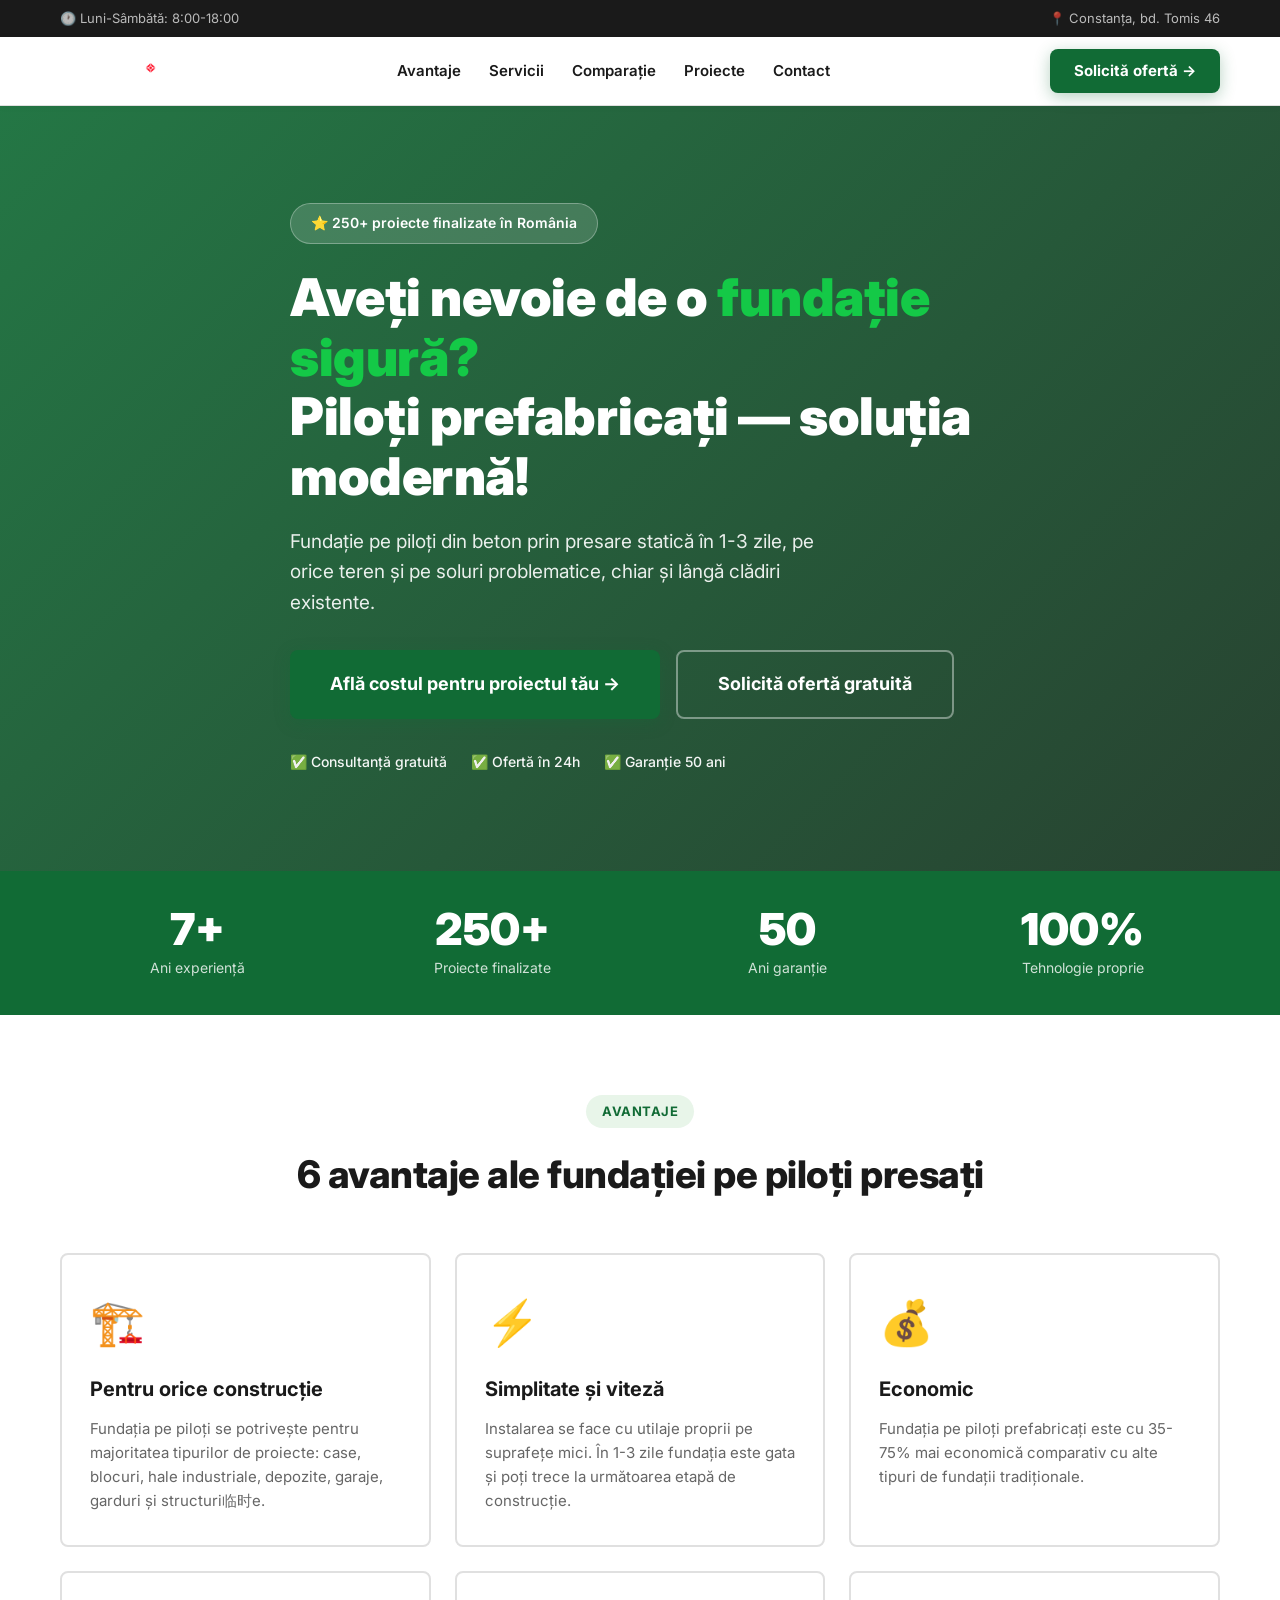
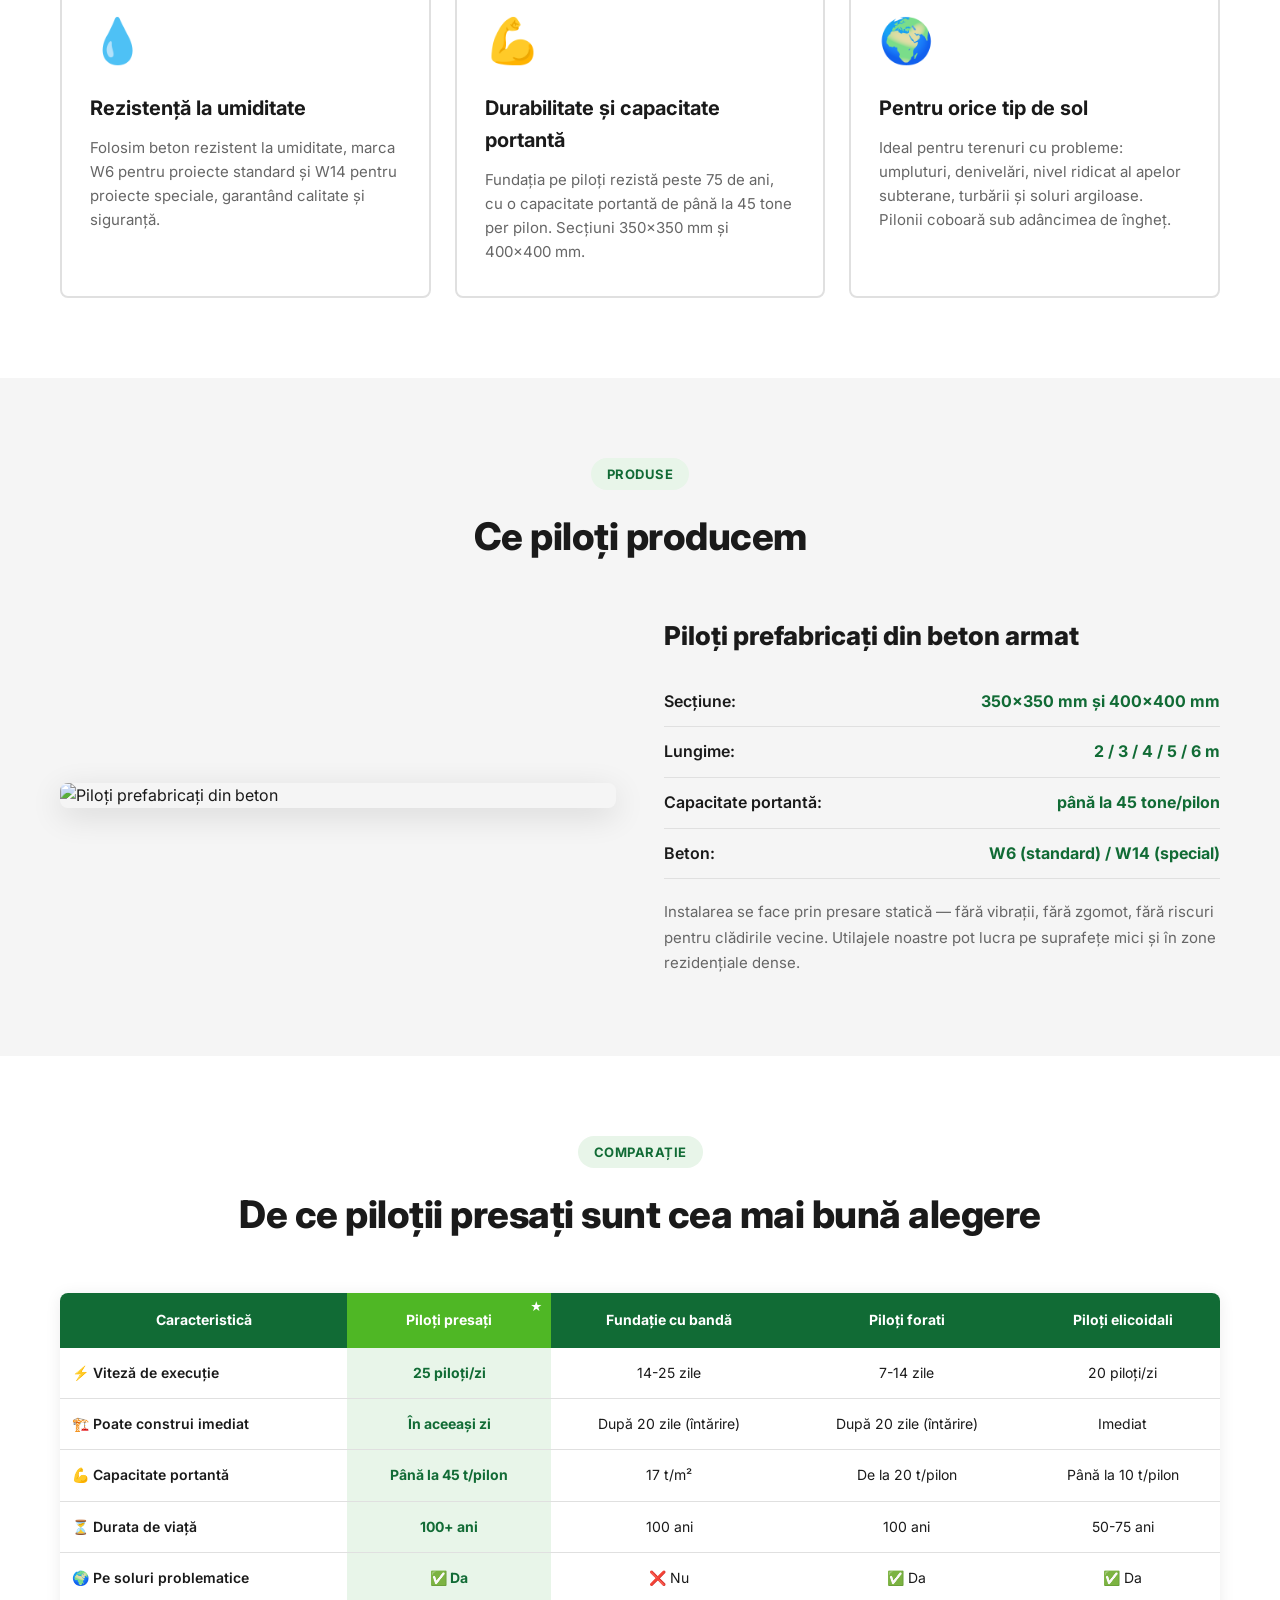
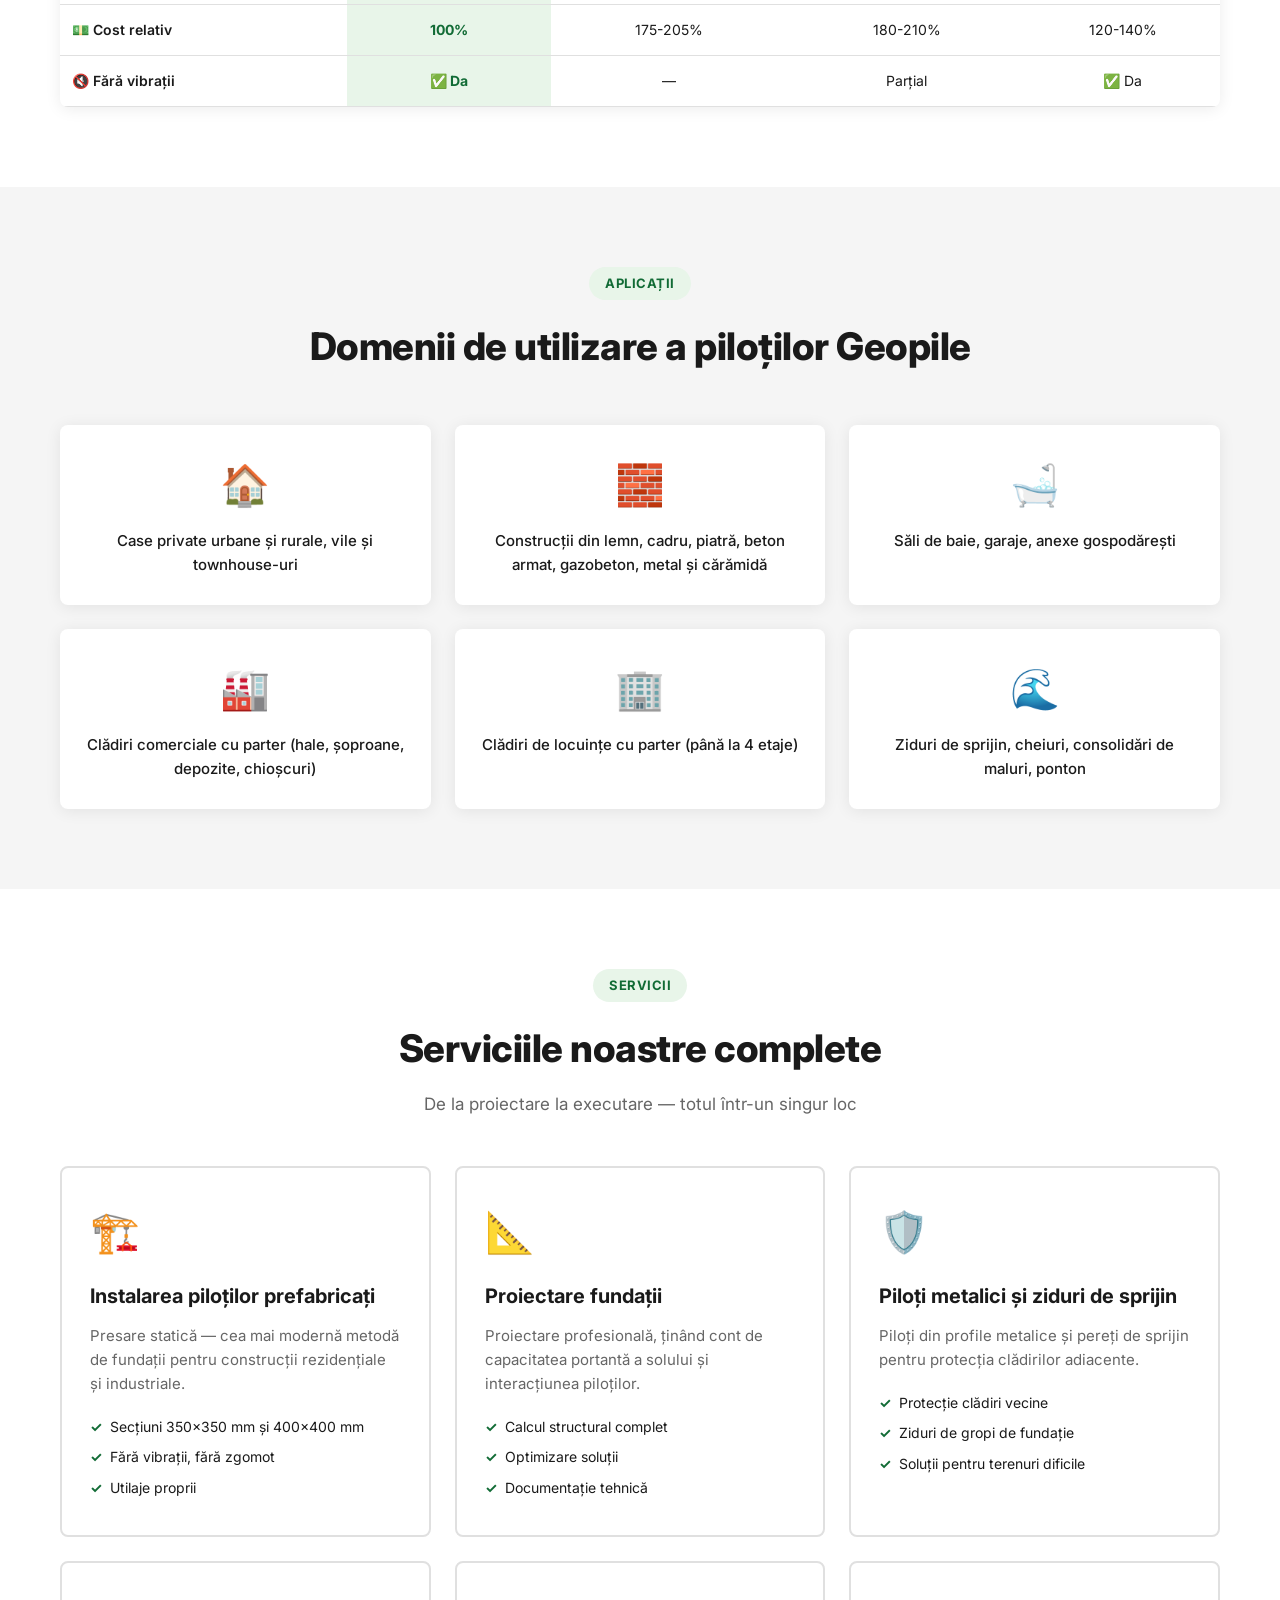
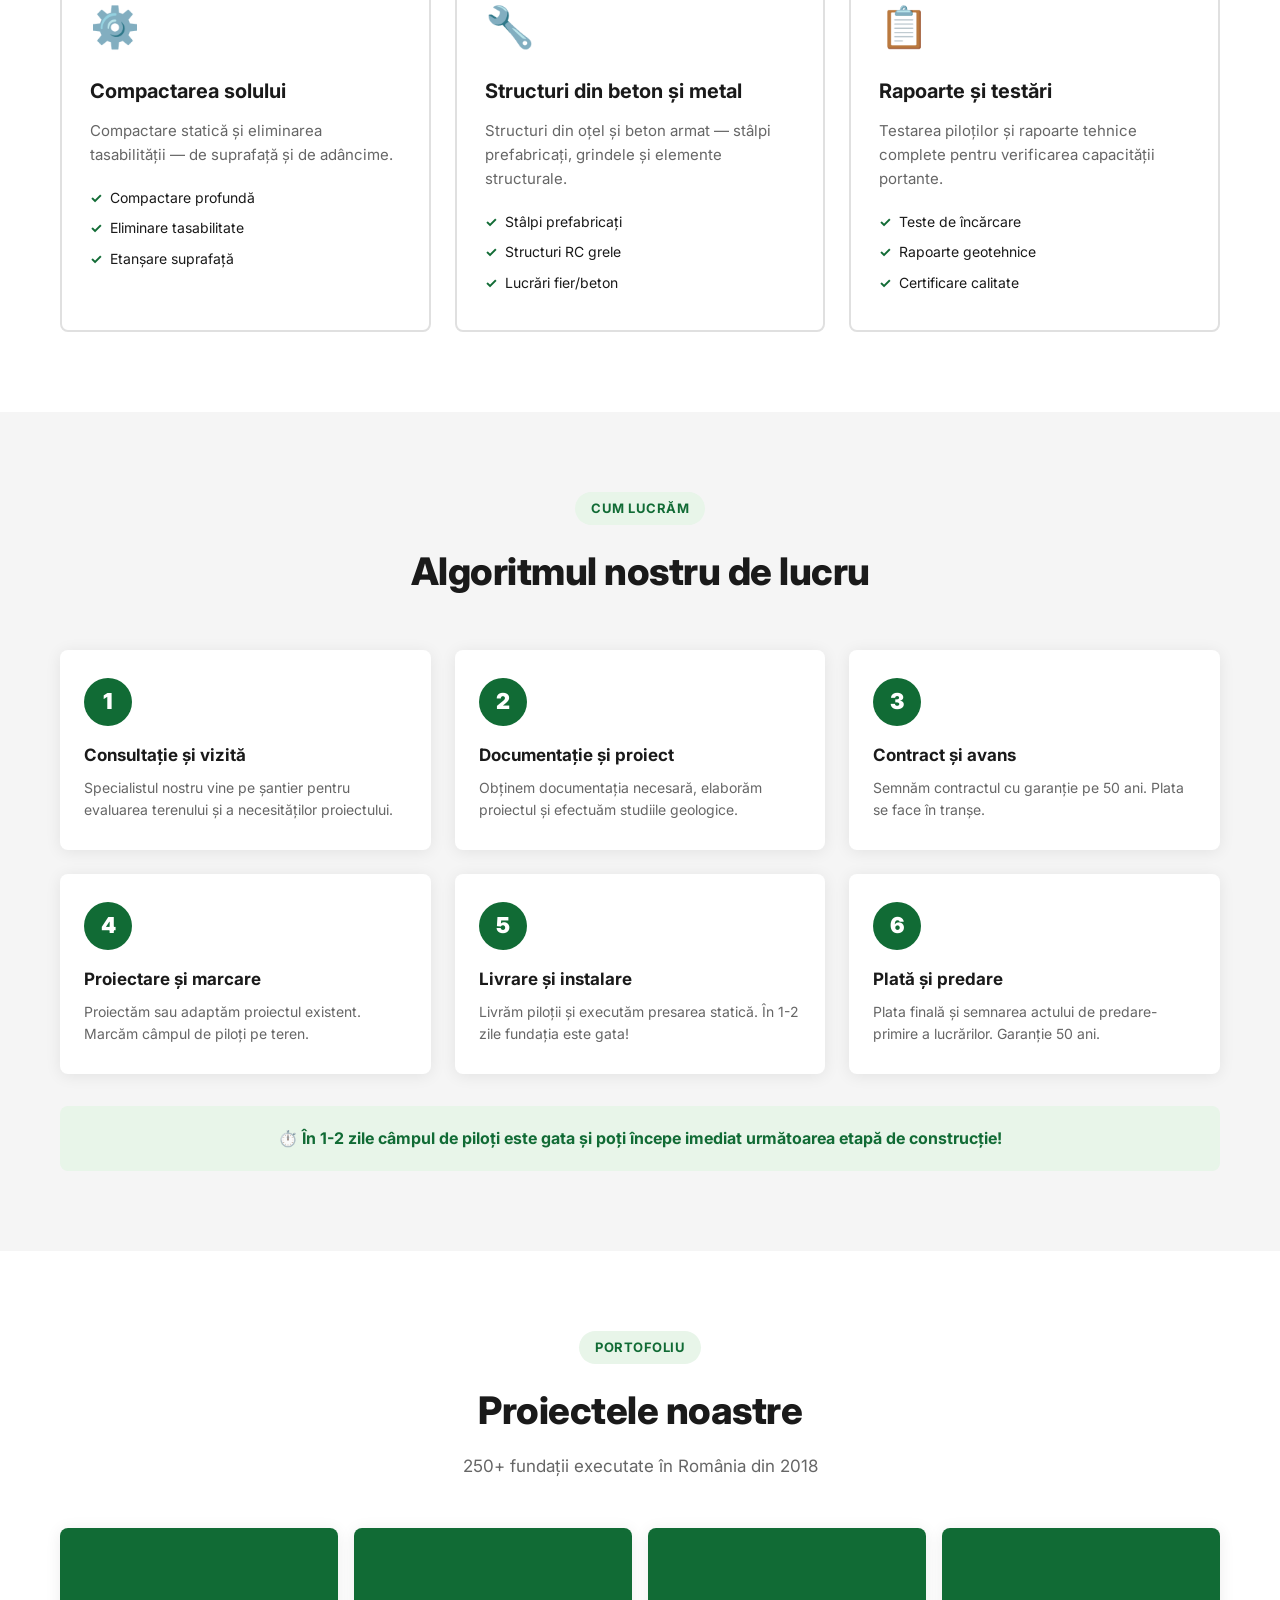
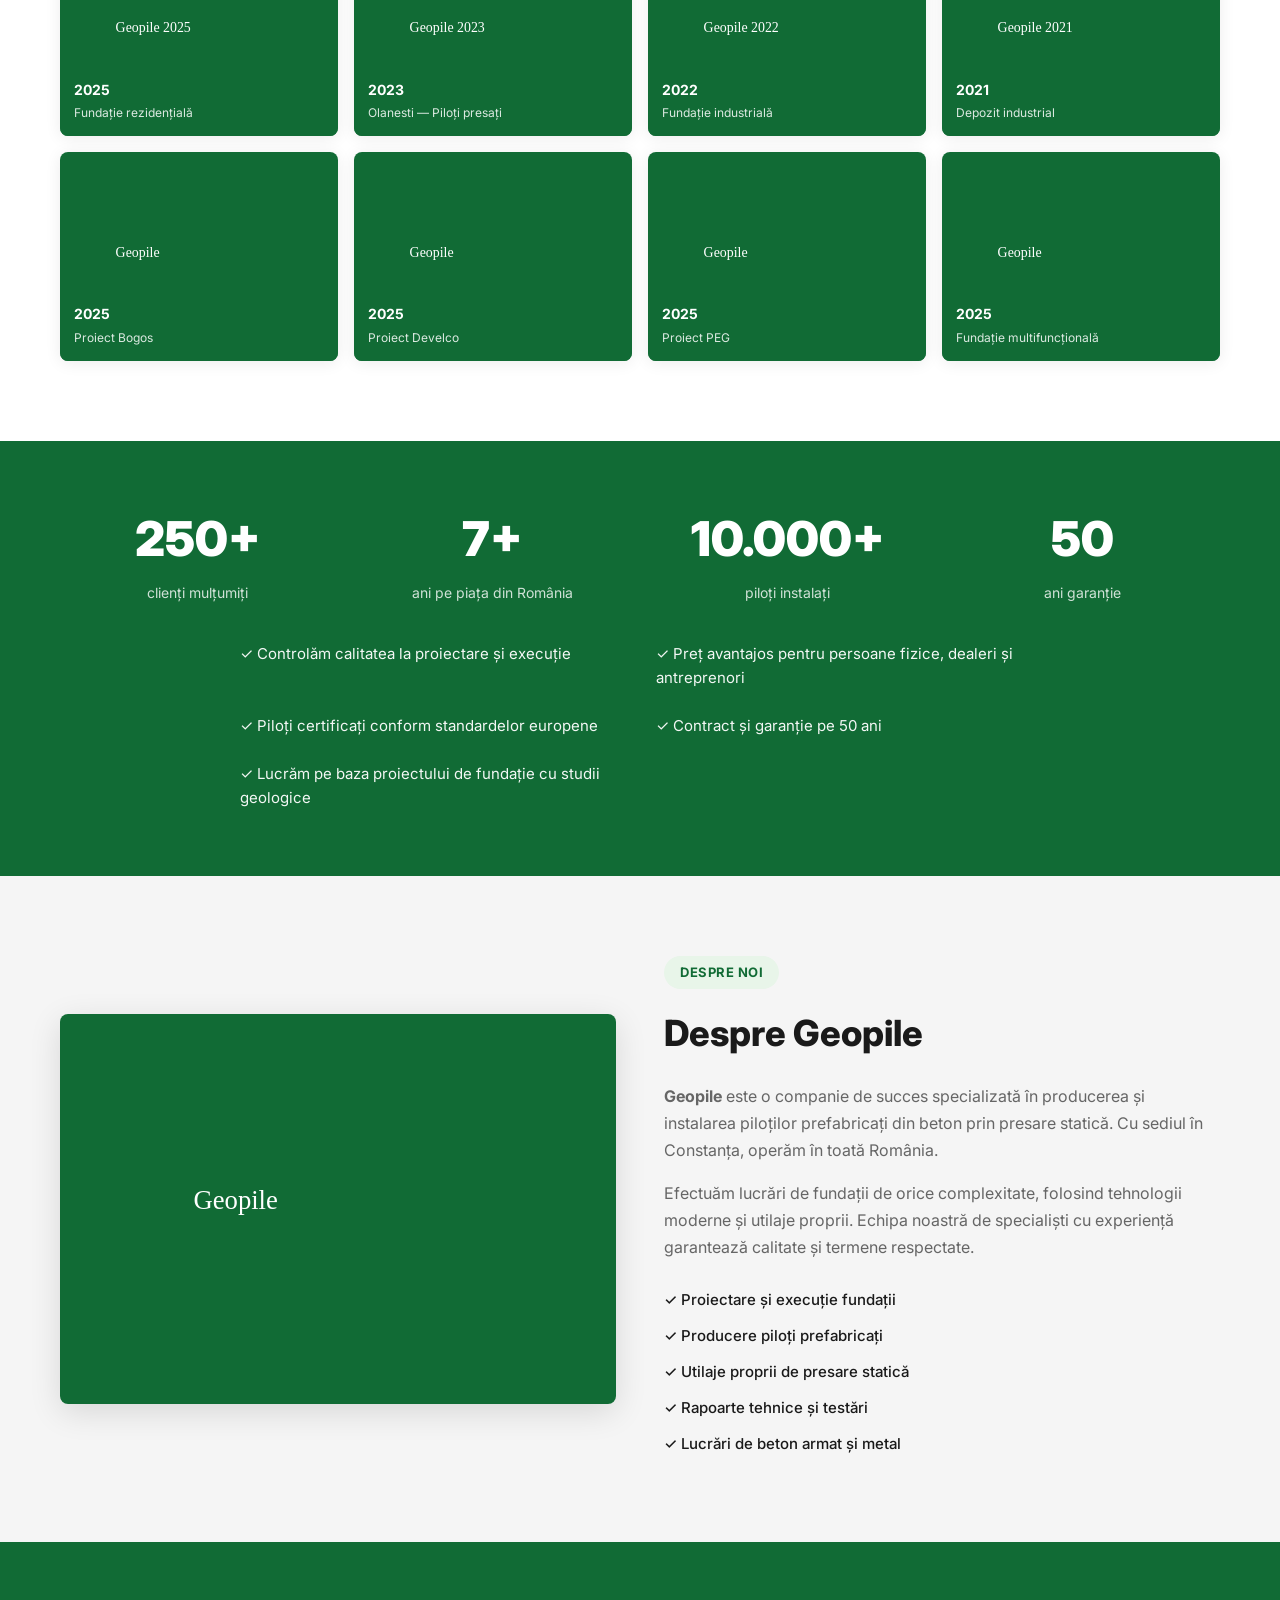
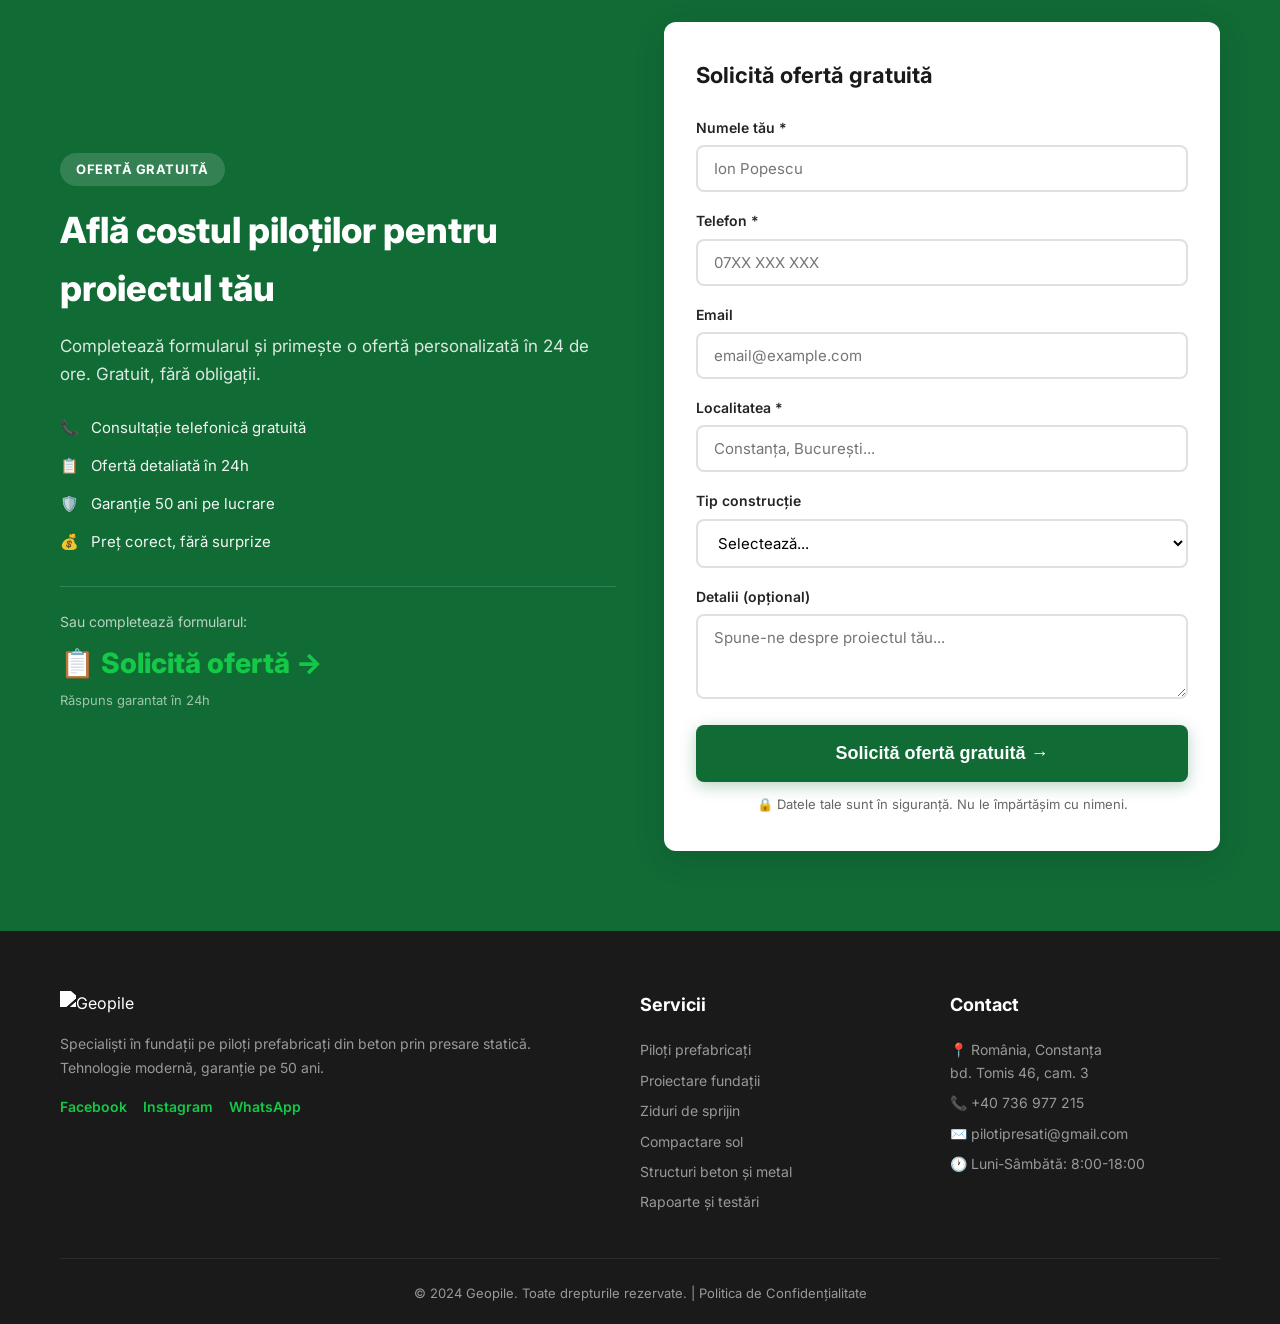
==== commit f5e91c7f: "Logo in header top bar + all CTA buttons go to form - Added top bar with hours and address - Logo li" ====
--- a/index.html
+++ b/index.html
@@ -39,31 +39,41 @@
 
 <!-- ===== STICKY MOBILE CTA ===== -->
 <div class="sticky-cta">
+    <a href="#formular" class="sticky-btn sticky-form" onclick="fbq('track','Lead');">
+        <svg width="20" height="20" viewBox="0 0 24 24" fill="none" stroke="currentColor" stroke-width="2"><path d="M9 11H5a2 2 0 0 0-2 2v7a2 2 0 0 0 2 2h14a2 2 0 0 0 2-2v-7a2 2 0 0 0-2-2h-4"/><rect x="9" y="3" width="6" height="8" rx="1"/></svg>
+        Ofertă gratuită
+    </a>
     <a href="tel:+40736977215" class="sticky-btn sticky-call" onclick="fbq('track','Contact');">
         <svg width="20" height="20" viewBox="0 0 24 24" fill="none" stroke="currentColor" stroke-width="2"><path d="M22 16.92v3a2 2 0 0 1-2.18 2 19.79 19.79 0 0 1-8.63-3.07 19.5 19.5 0 0 1-6-6 19.79 19.79 0 0 1-3.07-8.67A2 2 0 0 1 4.11 2h3a2 2 0 0 1 2 1.72c.127.96.361 1.903.7 2.81a2 2 0 0 1-.45 2.11L8.09 9.91a16 16 0 0 0 6 6l1.27-1.27a2 2 0 0 1 2.11-.45c.907.339 1.85.573 2.81.7A2 2 0 0 1 22 16.92z"/></svg>
         Sună acum
     </a>
-    <a href="#formular" class="sticky-btn sticky-form" onclick="fbq('track','Lead');">
-        <svg width="20" height="20" viewBox="0 0 24 24" fill="none" stroke="currentColor" stroke-width="2"><path d="M9 11H5a2 2 0 0 0-2 2v7a2 2 0 0 0 2 2h14a2 2 0 0 0 2-2v-7a2 2 0 0 0-2-2h-4"/><rect x="9" y="3" width="6" height="8" rx="1"/></svg>
-        Ofertă gratuită
-    </a>
+</div>
+
+<!-- ===== TOP BAR ===== -->
+<div class="topbar">
+    <div class="container">
+        <div class="topbar-inner">
+            <span>🕐 Luni-Sâmbătă: 8:00-18:00</span>
+            <span>📍 Constanța, bd. Tomis 46</span>
+        </div>
+    </div>
 </div>
 
 <!-- ===== HEADER ===== -->
 <header class="header">
     <div class="container">
         <div class="header-inner">
-            <div class="logo">
-                <img src="https://geopile.eu/wp-content/uploads/2021/06/geopile-logo-for-website-2-300x103.png" alt="Geopile" height="40">
-            </div>
+            <a href="#formular" class="logo">
+                <img src="assets/geopile-logo.png" alt="Geopile" height="44">
+            </a>
             <nav class="nav">
                 <a href="#avantaje">Avantaje</a>
                 <a href="#servicii">Servicii</a>
                 <a href="#comparatie">Comparație</a>
                 <a href="#proiecte">Proiecte</a>
-                <a href="#contact">Contact</a>
+                <a href="#formular">Contact</a>
             </nav>
-            <a href="tel:+40736977215" class="header-phone" onclick="fbq('track','Contact');">📞 +40 736 977 215</a>
+            <a href="#formular" class="btn btn-primary header-btn" onclick="fbq('track','Lead');">Solicită ofertă →</a>
         </div>
     </div>
 </header>
@@ -81,8 +91,8 @@
                 <a href="#formular" class="btn btn-primary btn-lg" onclick="fbq('track','Lead');">
                     Află costul pentru proiectul tău →
                 </a>
-                <a href="tel:+40736977215" class="btn btn-outline btn-lg" onclick="fbq('track','Contact');">
-                    📞 +40 736 977 215
+                <a href="#formular" class="btn btn-outline btn-lg" onclick="fbq('track','Lead');">
+                    Solicită ofertă gratuită
                 </a>
             </div>
             <div class="hero-trust">
@@ -576,9 +586,9 @@
                     <div class="lead-benefit">💰 <span>Preț corect, fără surprize</span></div>
                 </div>
                 <div class="lead-contact">
-                    <p>Sau sună direct:</p>
-                    <a href="tel:+40736977215" class="phone-link" onclick="fbq('track','Contact');">📞 +40 736 977 215</a>
-                    <p class="hours">Luni-Sâmbătă: 8:00 - 18:00</p>
+                    <p>Sau completează formularul:</p>
+                    <a href="#formular" class="phone-link" onclick="fbq('track','Lead');">📋 Solicită ofertă →</a>
+                    <p class="hours">Răspuns garantat în 24h</p>
                 </div>
             </div>
             <div class="lead-form-wrapper">
--- a/style.css
+++ b/style.css
@@ -67,6 +67,21 @@
     body { padding-bottom: 72px; }
 }
 
+/* ===== TOP BAR ===== */
+.topbar {
+    background: var(--dark);
+    color: rgba(255,255,255,0.7);
+    font-size: 13px;
+    padding: 8px 0;
+}
+.topbar-inner {
+    display: flex; justify-content: space-between; gap: 16px;
+}
+@media (max-width: 600px) {
+    .topbar-inner { justify-content: center; font-size: 12px; }
+    .topbar-inner span:first-child { display: none; }
+}
+
 /* ===== HEADER ===== */
 .header {
     position: sticky; top: 0; z-index: 100;
@@ -82,8 +97,14 @@
 .nav a { font-size: 15px; font-weight: 600; color: var(--dark); transition: color 0.2s; }
 .nav a:hover { color: var(--green-dark); }
 .header-phone { font-weight: 700; color: var(--green-dark); font-size: 16px; white-space: nowrap; }
+.header-btn {
+    padding: 10px 24px; font-size: 15px; white-space: nowrap;
+}
 @media (max-width: 900px) { .nav { display: none; } }
-@media (max-width: 600px) { .header-phone { font-size: 14px; } }
+@media (max-width: 600px) {
+    .header-phone { font-size: 14px; }
+    .header-btn { padding: 8px 16px; font-size: 13px; }
+}
 
 /* ===== HERO ===== */
 .hero {
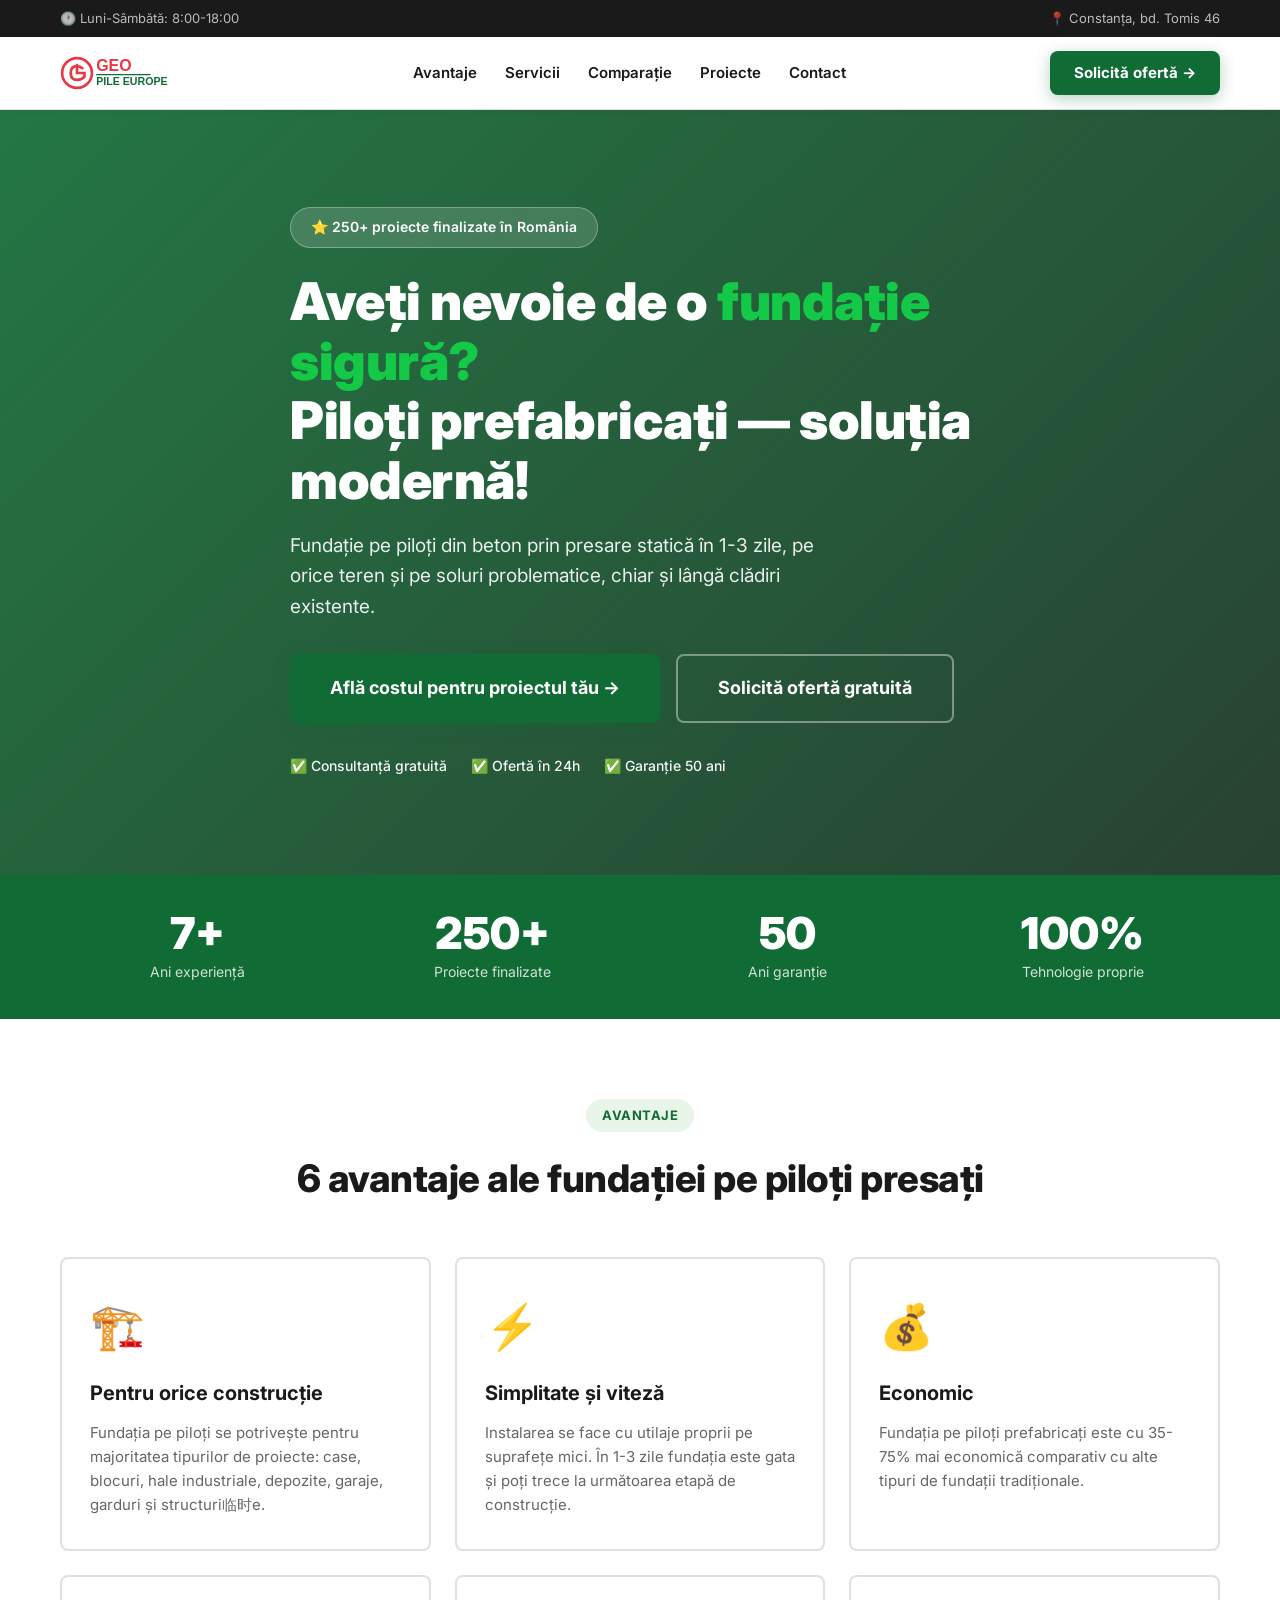
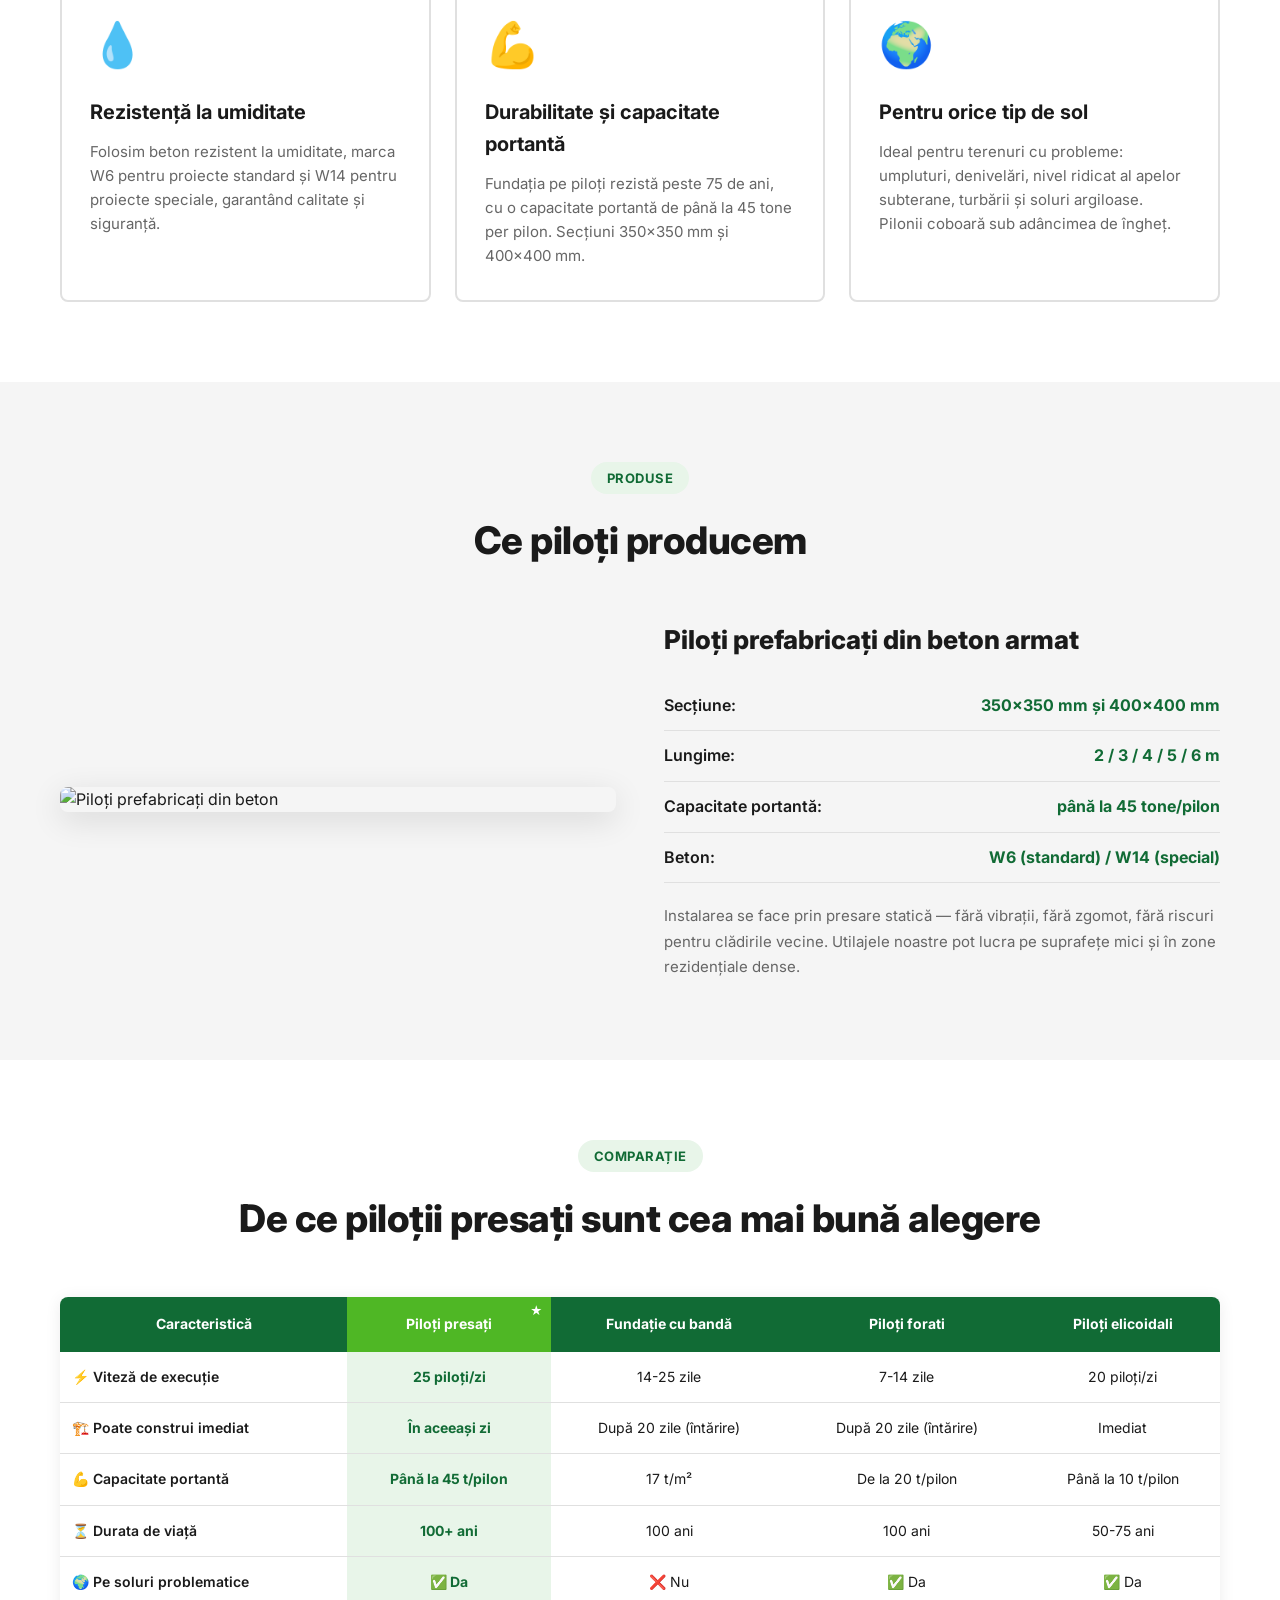
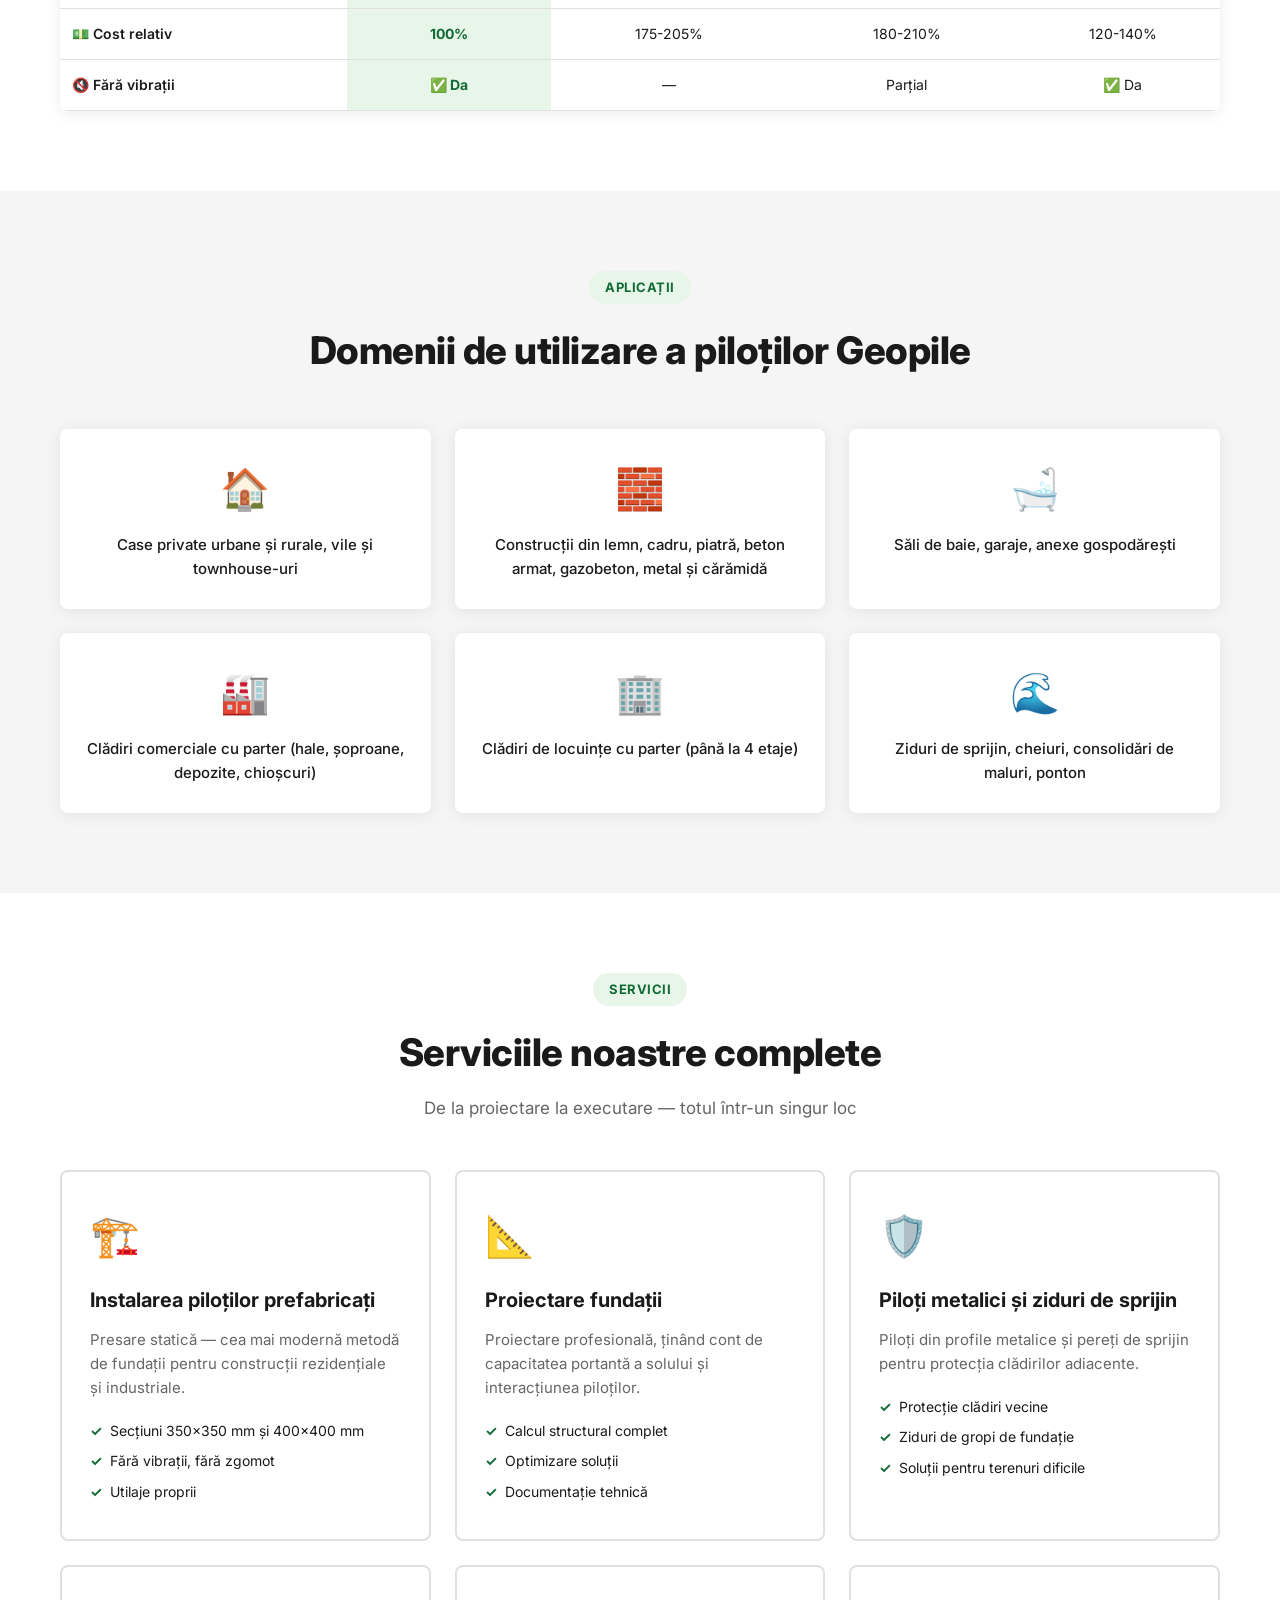
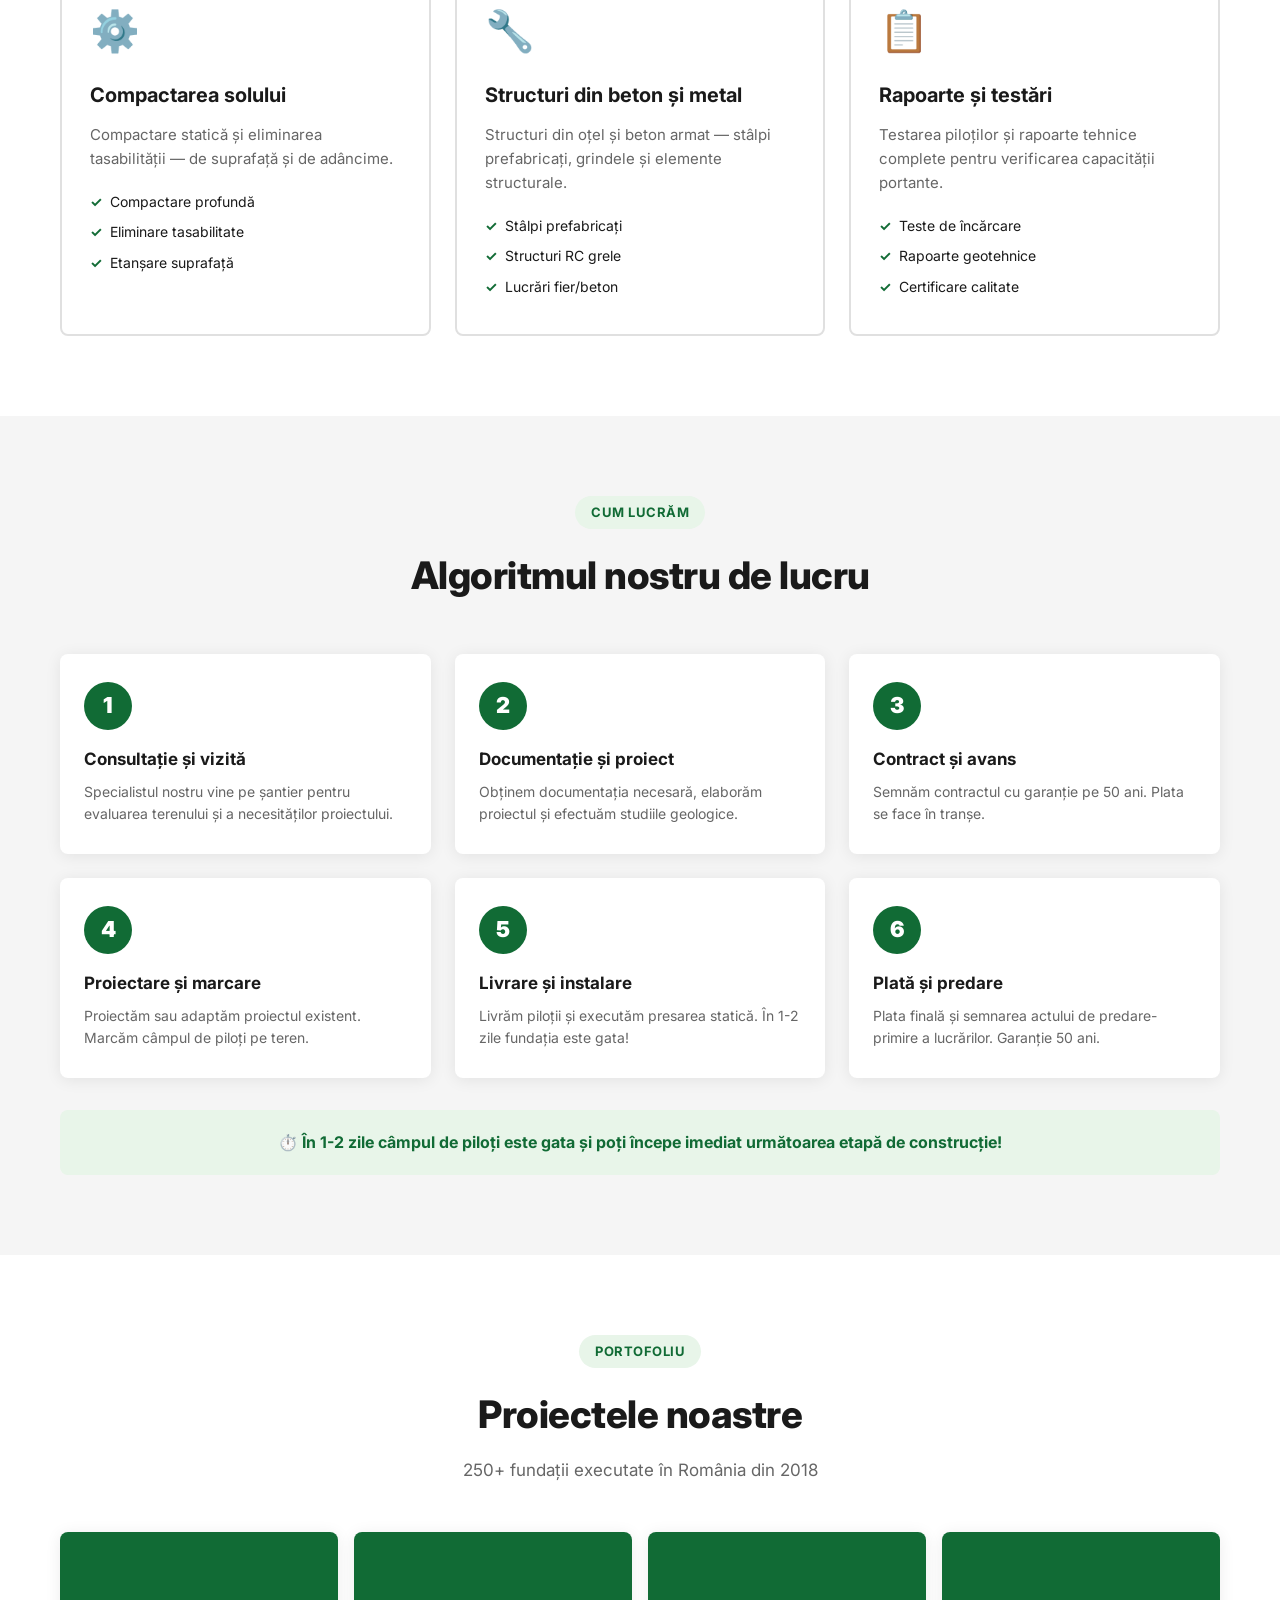
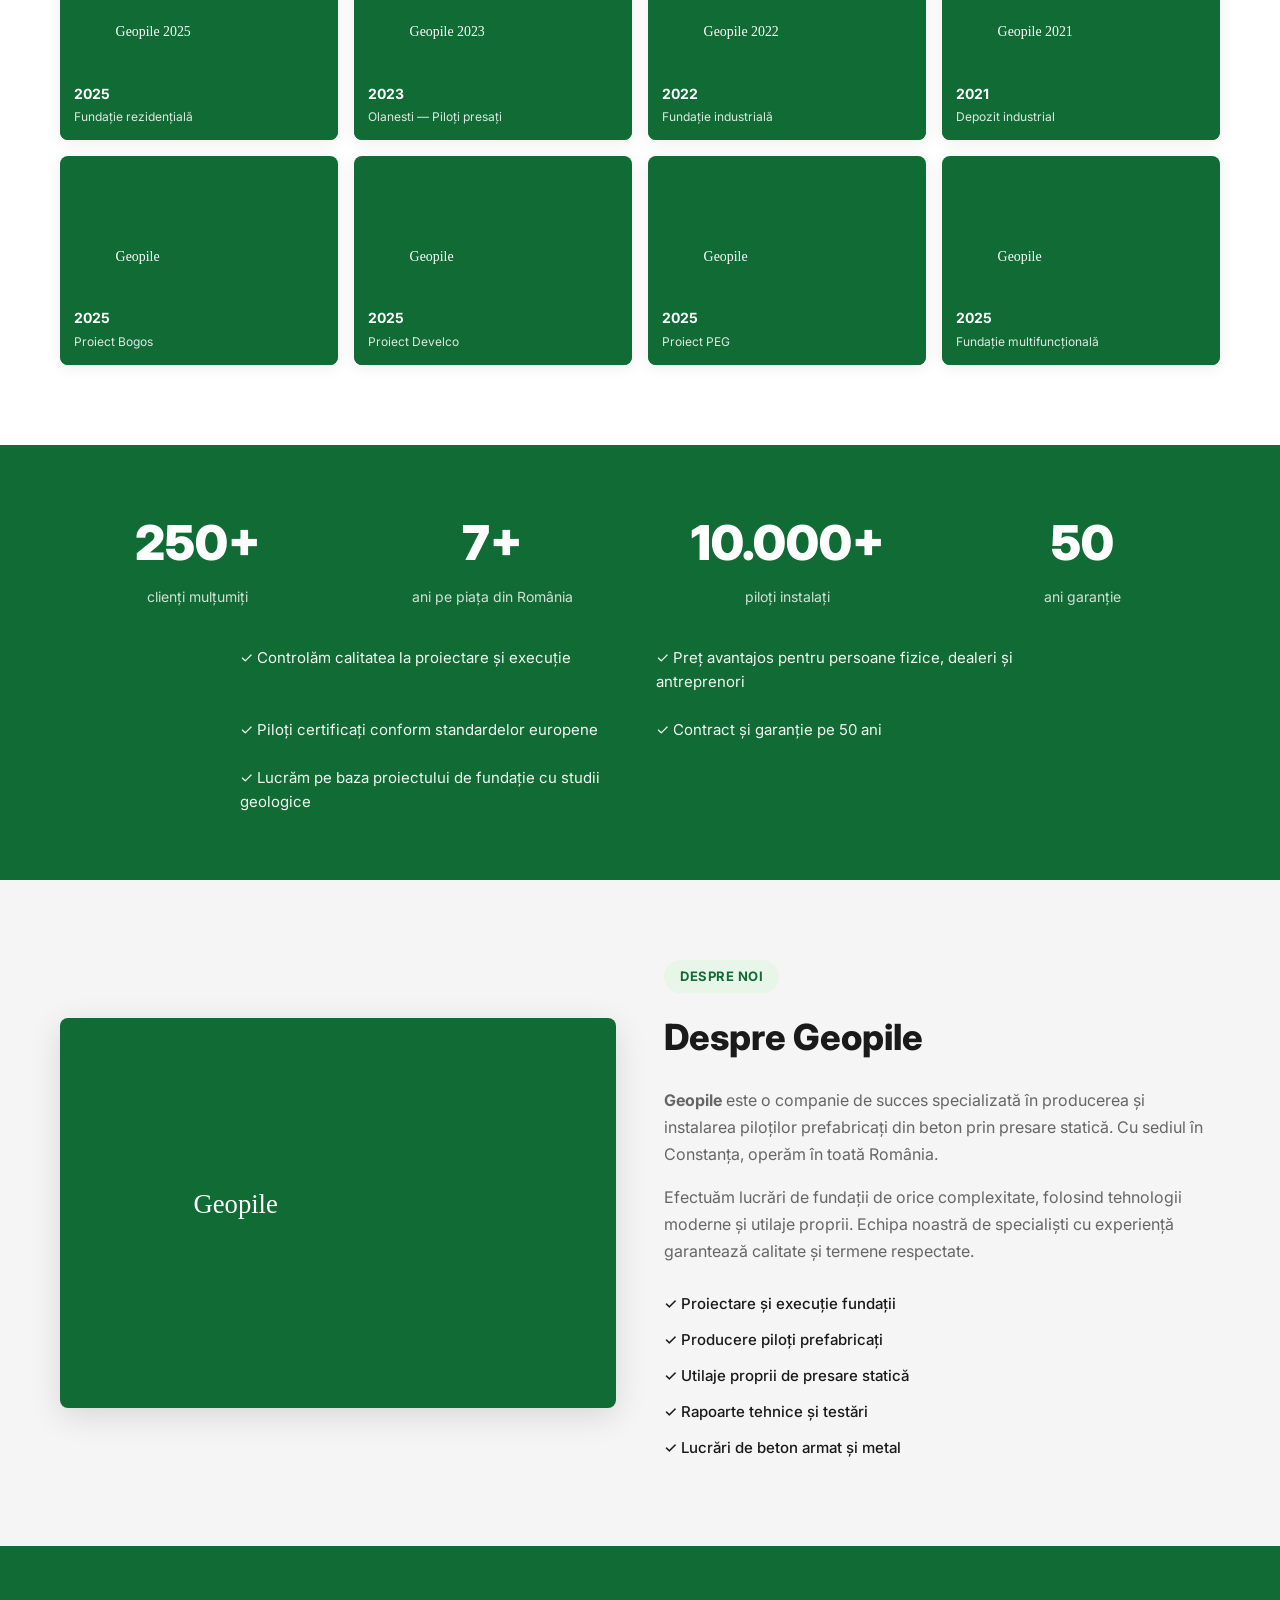
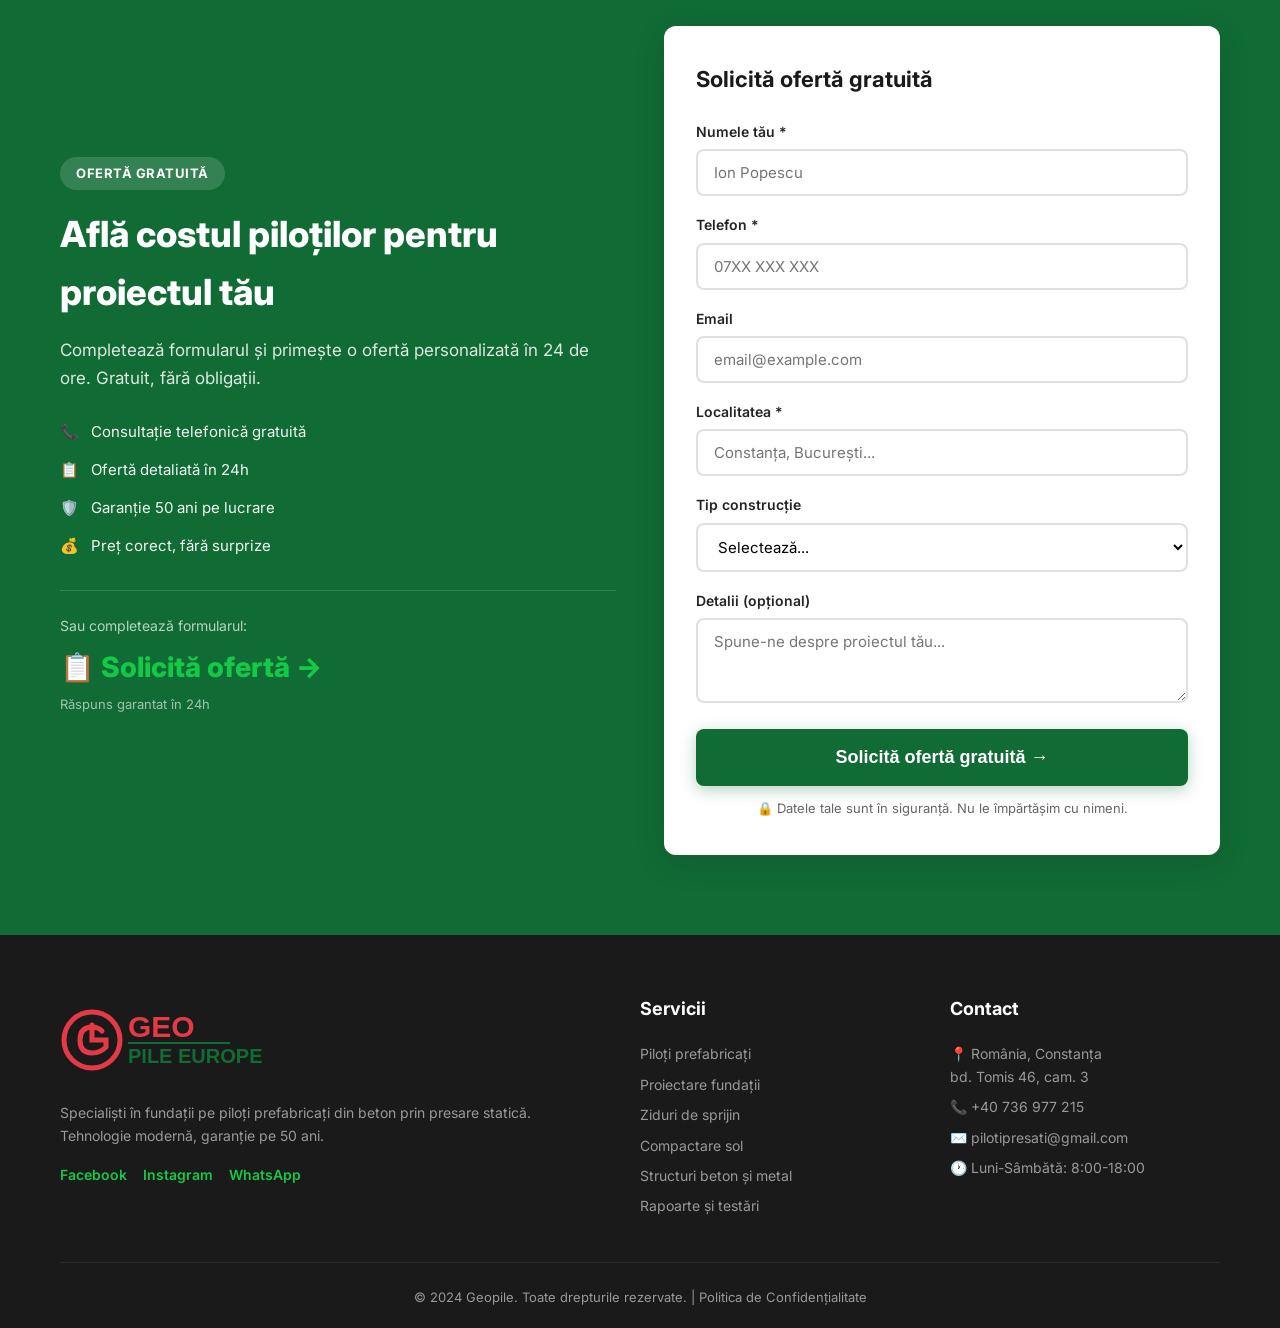
==== commit 6d2b9d8d: "Fix logo visibility: SVG logo + local fallback - Created SVG logo (red GEO + green PILE EUROPE) - SV" ====
--- a/index.html
+++ b/index.html
@@ -64,7 +64,7 @@
     <div class="container">
         <div class="header-inner">
             <a href="#formular" class="logo">
-                <img src="assets/geopile-logo.png" alt="Geopile" height="44">
+                <img src="assets/geopile-logo.svg" alt="Geopile" height="48" onerror="this.src='assets/geopile-logo.png'; this.height=44">
             </a>
             <nav class="nav">
                 <a href="#avantaje">Avantaje</a>
@@ -641,7 +641,7 @@
     <div class="container">
         <div class="footer-grid">
             <div class="footer-col">
-                <img src="https://geopile.eu/wp-content/uploads/2021/06/geopile-logo-for-website-2-300x103.png" alt="Geopile" height="40" style="margin-bottom: 16px; filter: brightness(0) invert(1);">
+                <img src="assets/geopile-logo.svg" alt="Geopile" height="44" style="margin-bottom: 16px;" onerror="this.src='assets/geopile-logo.png'; this.height=40">
                 <p>Specialiști în fundații pe piloți prefabricați din beton prin presare statică. Tehnologie modernă, garanție pe 50 ani.</p>
                 <div class="footer-social">
                     <a href="https://www.facebook.com/geopile" target="_blank" rel="noopener">Facebook</a>
--- a/style.css
+++ b/style.css
@@ -92,7 +92,7 @@
     display: flex; align-items: center; justify-content: space-between;
     padding: 12px 0; gap: 20px;
 }
-.logo img { height: 40px; }
+.logo img { height: 48px; width: auto; }
 .nav { display: flex; gap: 28px; }
 .nav a { font-size: 15px; font-weight: 600; color: var(--dark); transition: color 0.2s; }
 .nav a:hover { color: var(--green-dark); }
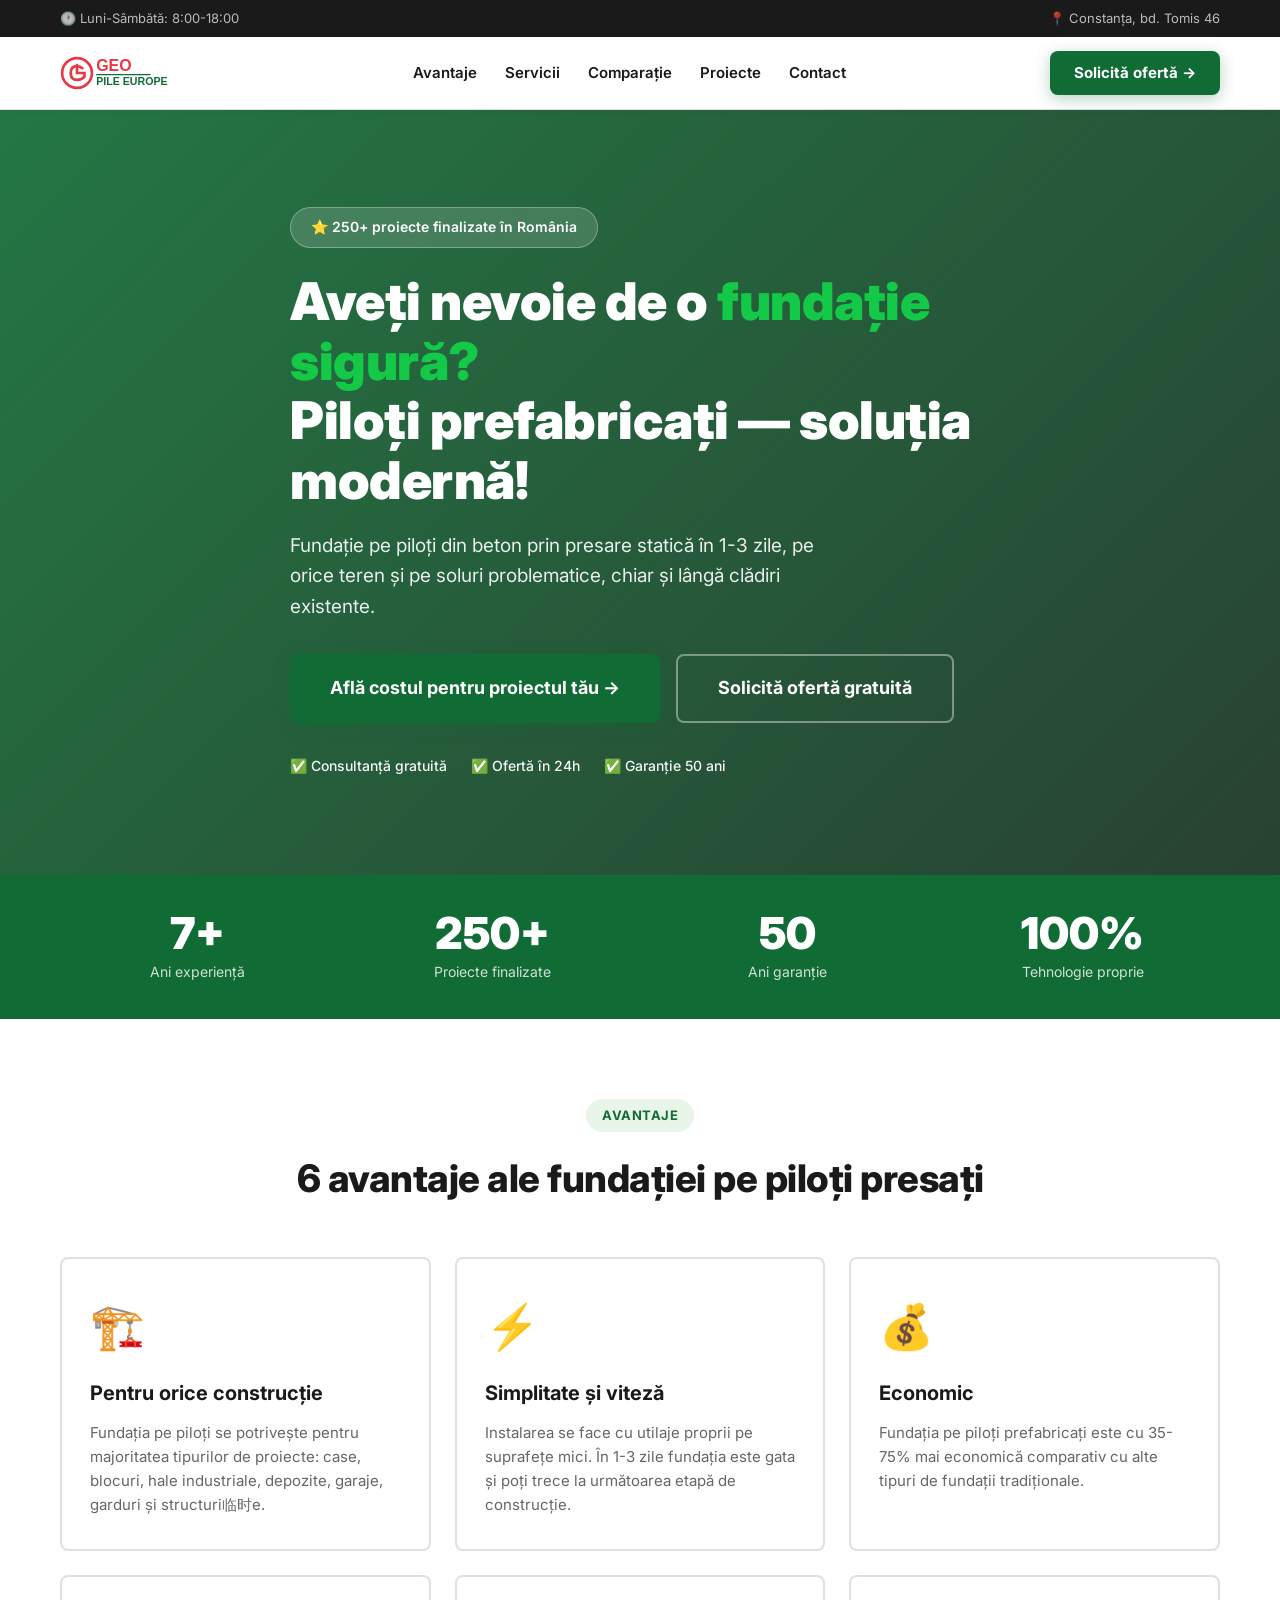
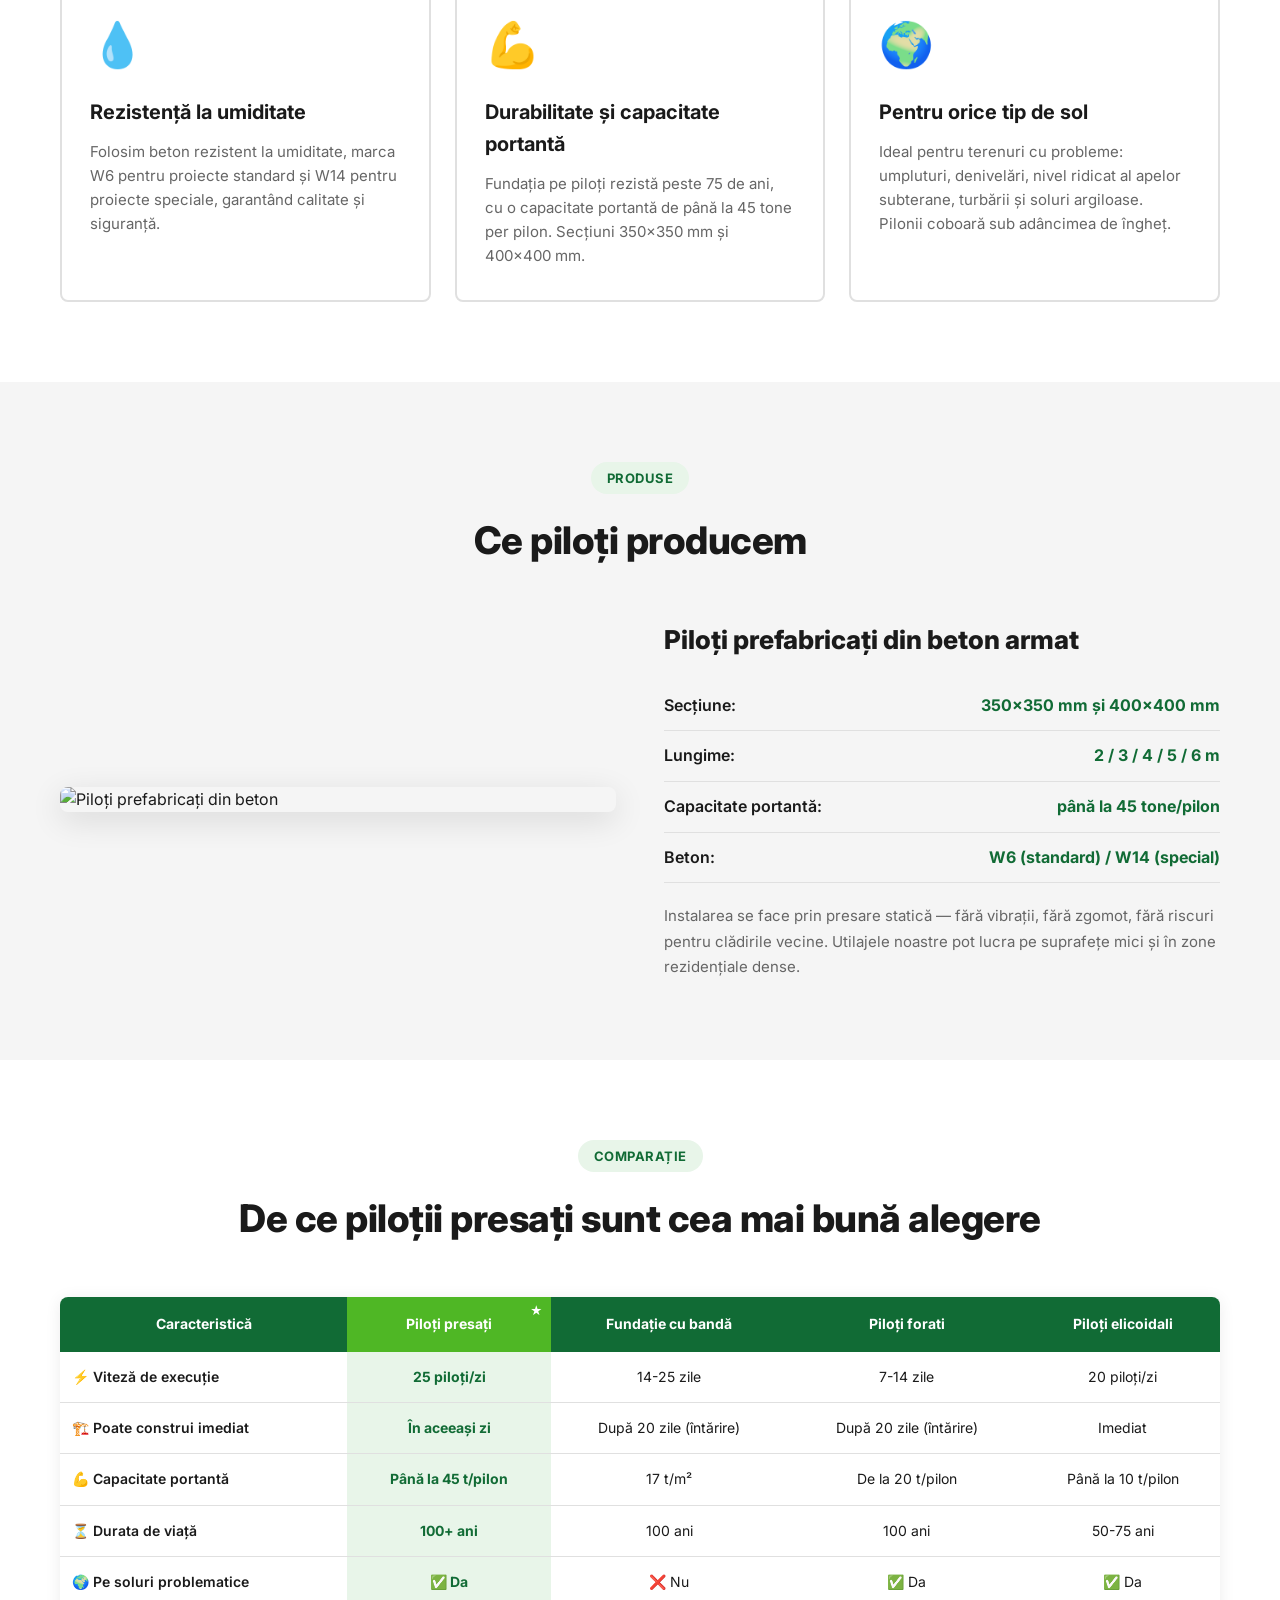
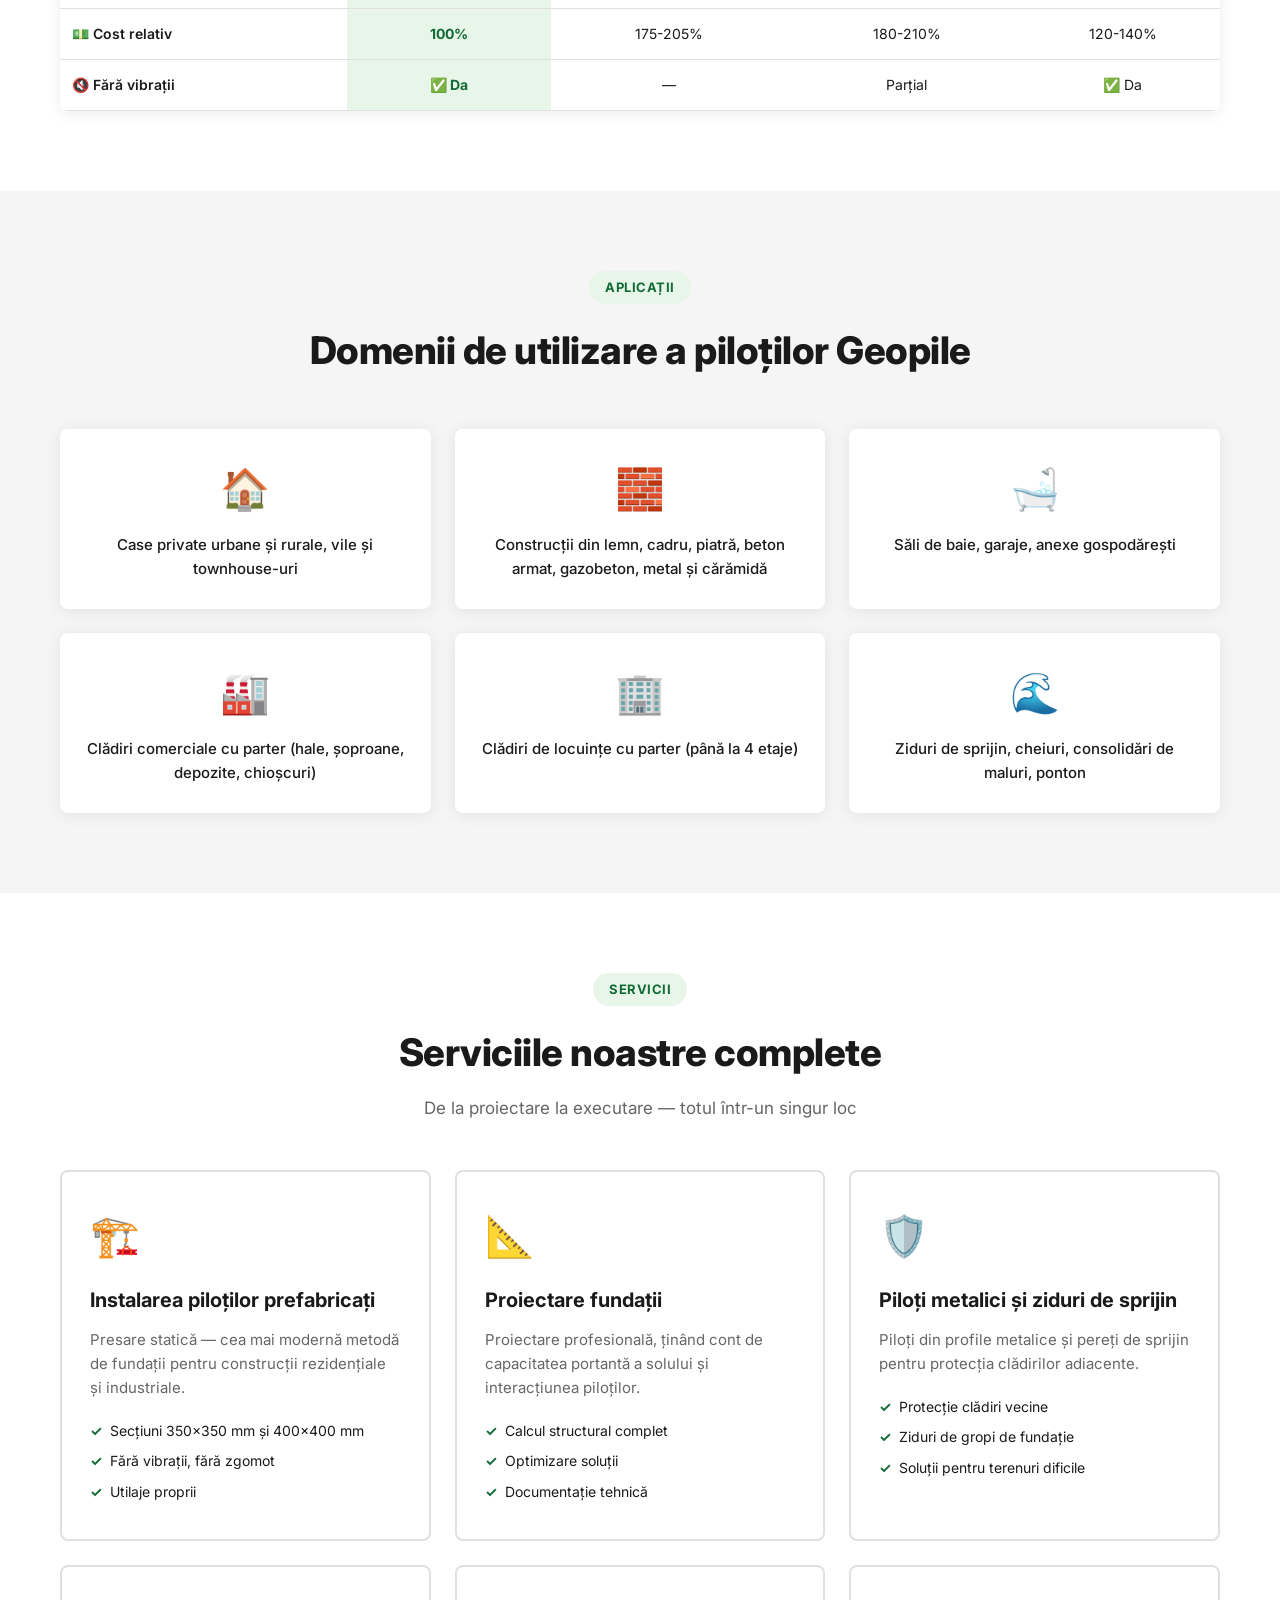
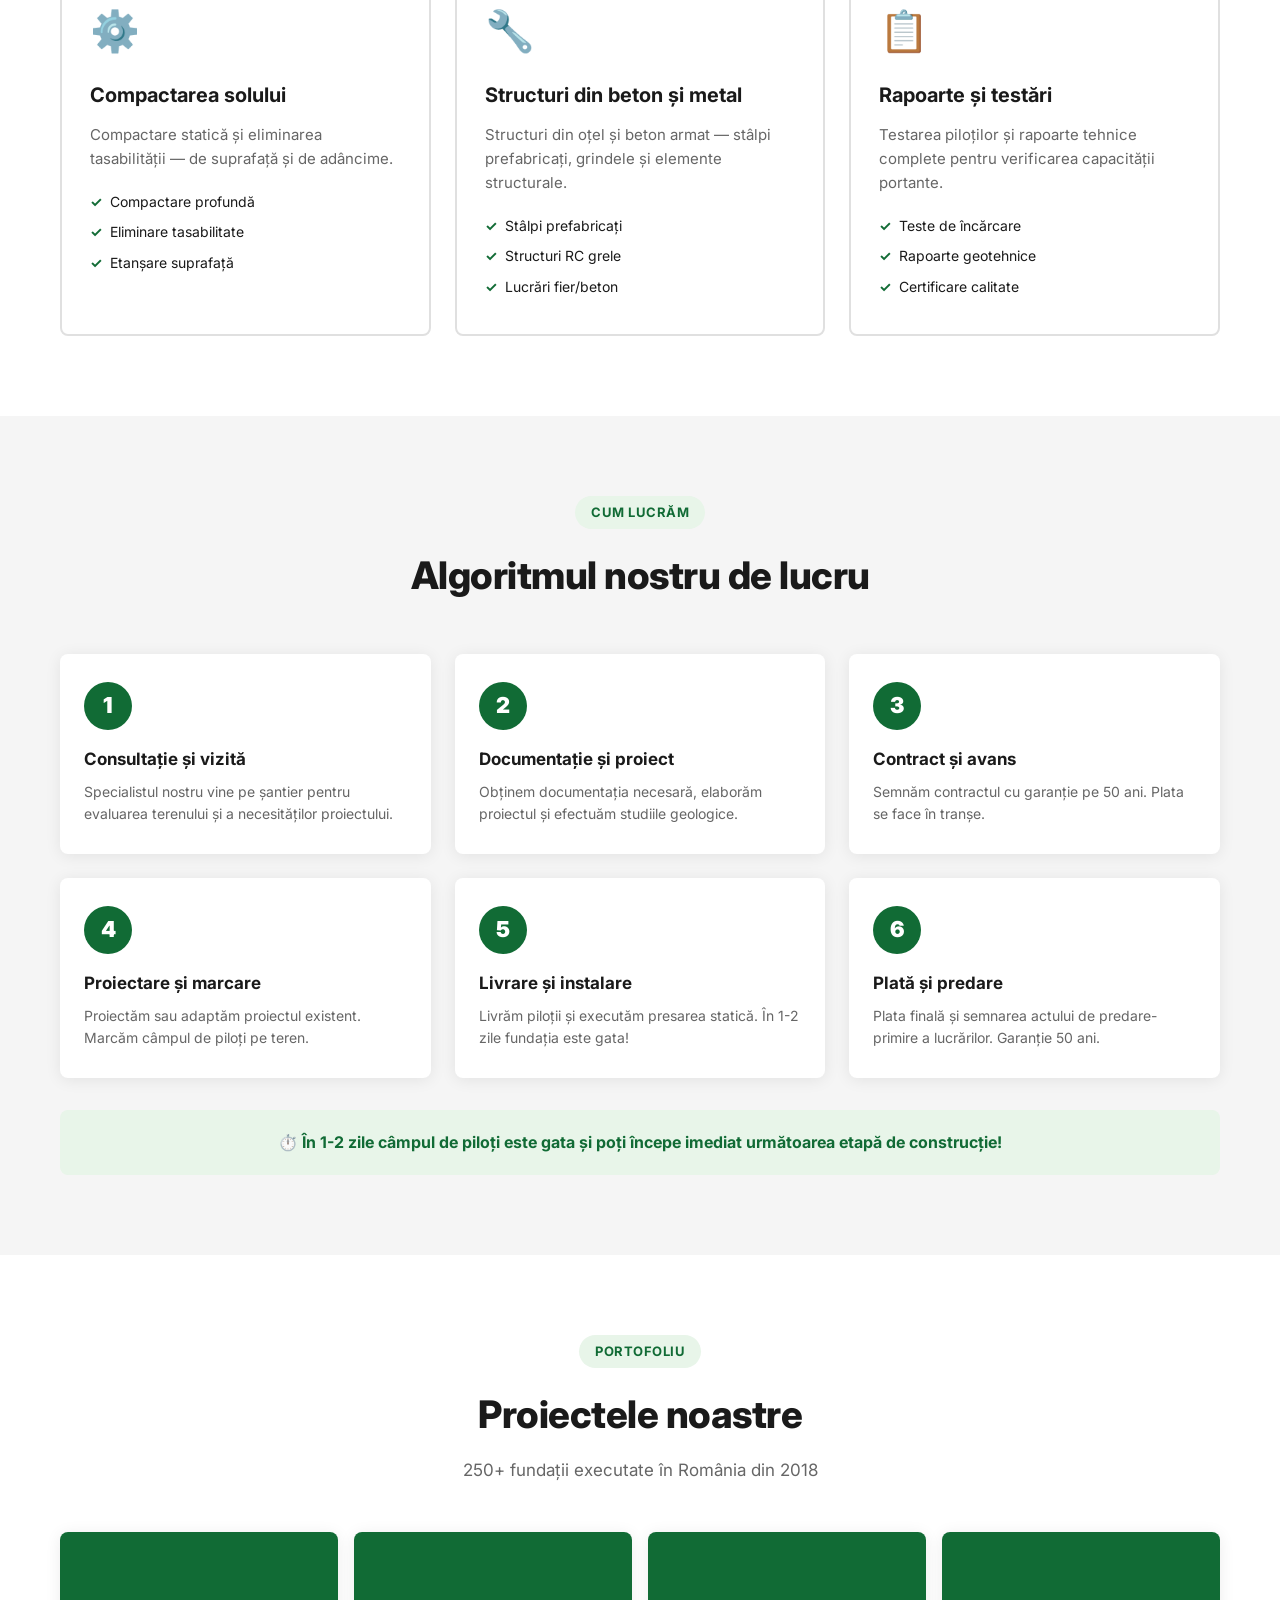
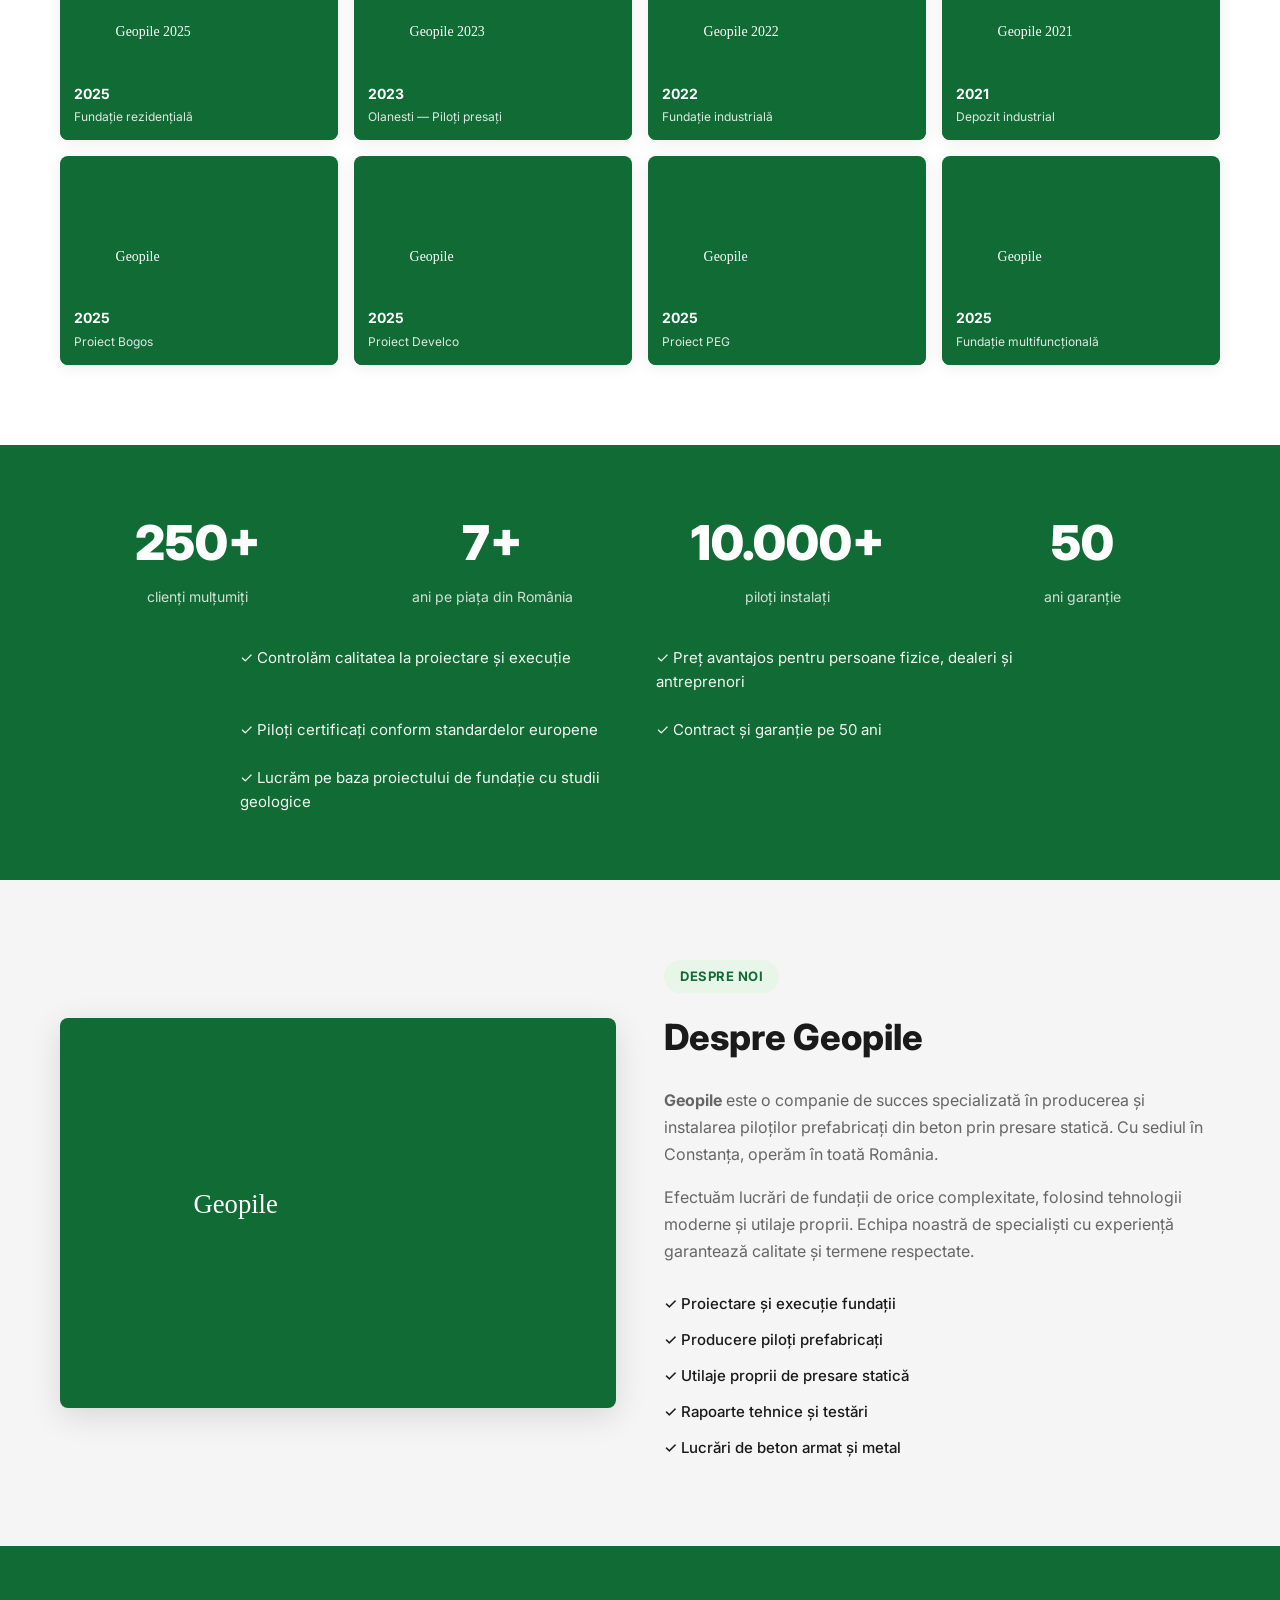
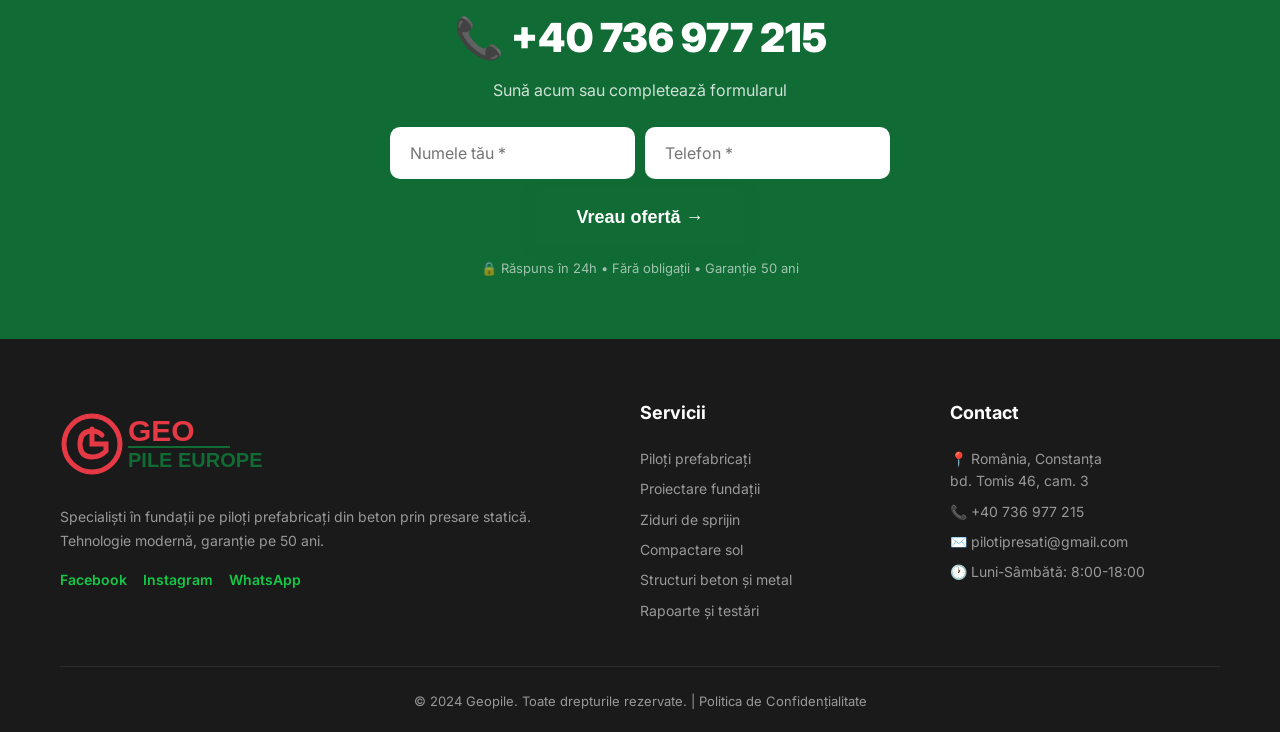
==== commit e3424282: "Popup modal form: name + phone only, appears instantly - Modal form pops up on any CTA click (openFo" ====
--- a/index.html
+++ b/index.html
@@ -39,7 +39,7 @@
 
 <!-- ===== STICKY MOBILE CTA ===== -->
 <div class="sticky-cta">
-    <a href="#formular" class="sticky-btn sticky-form" onclick="fbq('track','Lead');">
+    <a href="javascript:void(0)" class="sticky-btn sticky-form" onclick="openForm();">
         <svg width="20" height="20" viewBox="0 0 24 24" fill="none" stroke="currentColor" stroke-width="2"><path d="M9 11H5a2 2 0 0 0-2 2v7a2 2 0 0 0 2 2h14a2 2 0 0 0 2-2v-7a2 2 0 0 0-2-2h-4"/><rect x="9" y="3" width="6" height="8" rx="1"/></svg>
         Ofertă gratuită
     </a>
@@ -49,6 +49,32 @@
     </a>
 </div>
 
+<!-- ===== MODAL FORM ===== -->
+<div class="modal-overlay" id="modalForm" onclick="if(event.target===this)closeForm();">
+    <div class="modal-box">
+        <button class="modal-close" onclick="closeForm();">✕</button>
+        <div class="modal-phone-top">
+            <a href="tel:+40736977215" class="modal-phone-link" onclick="fbq('track','Contact');">
+                📞 +40 736 977 215
+            </a>
+            <p class="modal-phone-hint">Sună acum sau completează mai jos ↓</p>
+        </div>
+        <form id="leadForm" action="multumim.html" method="GET" class="modal-form">
+            <h3>Solicită ofertă gratuită</h3>
+            <div class="form-group">
+                <input type="text" id="name" name="name" placeholder="Numele tău *" required>
+            </div>
+            <div class="form-group">
+                <input type="tel" id="phone" name="phone" placeholder="Telefon *" required>
+            </div>
+            <button type="submit" class="btn btn-primary btn-block btn-lg" onclick="fbq('track','Lead');">
+                Vreau ofertă gratuită →
+            </button>
+            <p class="form-disclaimer">🔒 Răspuns în 24h • Fără obligații</p>
+        </form>
+    </div>
+</div>
+
 <!-- ===== TOP BAR ===== -->
 <div class="topbar">
     <div class="container">
@@ -63,7 +89,7 @@
 <header class="header">
     <div class="container">
         <div class="header-inner">
-            <a href="#formular" class="logo">
+            <a href="javascript:void(0)" class="logo" onclick="openForm();">
                 <img src="assets/geopile-logo.svg" alt="Geopile" height="48" onerror="this.src='assets/geopile-logo.png'; this.height=44">
             </a>
             <nav class="nav">
@@ -71,9 +97,9 @@
                 <a href="#servicii">Servicii</a>
                 <a href="#comparatie">Comparație</a>
                 <a href="#proiecte">Proiecte</a>
-                <a href="#formular">Contact</a>
+                <a href="javascript:void(0)" onclick="openForm();">Contact</a>
             </nav>
-            <a href="#formular" class="btn btn-primary header-btn" onclick="fbq('track','Lead');">Solicită ofertă →</a>
+            <a href="javascript:void(0)" class="btn btn-primary header-btn" onclick="openForm();">Solicită ofertă →</a>
         </div>
     </div>
 </header>
@@ -88,10 +114,10 @@
             <h1>Aveți nevoie de o <span class="accent">fundație sigură?</span><br>Piloți prefabricați — soluția modernă!</h1>
             <p class="hero-subtitle">Fundație pe piloți din beton prin presare statică în 1-3 zile, pe orice teren și pe soluri problematice, chiar și lângă clădiri existente.</p>
             <div class="hero-ctas">
-                <a href="#formular" class="btn btn-primary btn-lg" onclick="fbq('track','Lead');">
+                <a href="javascript:void(0)" class="btn btn-primary btn-lg" onclick="openForm();">
                     Află costul pentru proiectul tău →
                 </a>
-                <a href="#formular" class="btn btn-outline btn-lg" onclick="fbq('track','Lead');">
+                <a href="javascript:void(0)" class="btn btn-outline btn-lg" onclick="openForm();">
                     Solicită ofertă gratuită
                 </a>
             </div>
@@ -571,68 +597,21 @@
     </div>
 </section>
 
-<!-- ===== LEAD FORM ===== -->
+<!-- ===== LEAD FORM SECTION (inline, simplified) ===== -->
 <section class="lead-section" id="formular">
     <div class="container">
-        <div class="lead-wrapper">
-            <div class="lead-info">
-                <span class="section-tag light">Ofertă gratuită</span>
-                <h2>Află costul piloților pentru proiectul tău</h2>
-                <p>Completează formularul și primește o ofertă personalizată în 24 de ore. Gratuit, fără obligații.</p>
-                <div class="lead-benefits">
-                    <div class="lead-benefit">📞 <span>Consultație telefonică gratuită</span></div>
-                    <div class="lead-benefit">📋 <span>Ofertă detaliată în 24h</span></div>
-                    <div class="lead-benefit">🛡️ <span>Garanție 50 ani pe lucrare</span></div>
-                    <div class="lead-benefit">💰 <span>Preț corect, fără surprize</span></div>
-                </div>
-                <div class="lead-contact">
-                    <p>Sau completează formularul:</p>
-                    <a href="#formular" class="phone-link" onclick="fbq('track','Lead');">📋 Solicită ofertă →</a>
-                    <p class="hours">Răspuns garantat în 24h</p>
-                </div>
-            </div>
-            <div class="lead-form-wrapper">
-                <form id="leadForm" action="multumim.html" method="GET">
-                    <h3>Solicită ofertă gratuită</h3>
-                    <div class="form-group">
-                        <label for="name">Numele tău *</label>
-                        <input type="text" id="name" name="name" placeholder="Ion Popescu" required>
+                <div class="lead-inline">
+                    <div class="lead-phone-big">
+                        <a href="tel:+40736977215" onclick="fbq('track','Contact');">📞 +40 736 977 215</a>
+                        <p>Sună acum sau completează formularul</p>
                     </div>
-                    <div class="form-group">
-                        <label for="phone">Telefon *</label>
-                        <input type="tel" id="phone" name="phone" placeholder="07XX XXX XXX" required>
-                    </div>
-                    <div class="form-group">
-                        <label for="email">Email</label>
-                        <input type="email" id="email" name="email" placeholder="email@example.com">
-                    </div>
-                    <div class="form-group">
-                        <label for="location">Localitatea *</label>
-                        <input type="text" id="location" name="location" placeholder="Constanța, București..." required>
-                    </div>
-                    <div class="form-group">
-                        <label for="type">Tip construcție</label>
-                        <select id="type" name="type">
-                            <option value="">Selectează...</option>
-                            <option value="casa">Casă rezidențială</option>
-                            <option value="apartament">Bloc / Apartamente</option>
-                            <option value="industrial">Construcție industrială</option>
-                            <option value="hanger">Hanger / Depozit</option>
-                            <option value="gard">Gard / Împrejmuire</option>
-                            <option value="alta">Alt tip</option>
-                        </select>
-                    </div>
-                    <div class="form-group">
-                        <label for="message">Detalii (opțional)</label>
-                        <textarea id="message" name="message" rows="3" placeholder="Spune-ne despre proiectul tău..."></textarea>
-                    </div>
-                    <button type="submit" class="btn btn-primary btn-block btn-lg" onclick="fbq('track','Lead');">
-                        Solicită ofertă gratuită →
-                    </button>
-                    <p class="form-disclaimer">🔒 Datele tale sunt în siguranță. Nu le împărtășim cu nimeni.</p>
-                </form>
-            </div>
-        </div>
+                    <form id="leadFormInline" action="multumim.html" method="GET" class="lead-form-inline">
+                        <input type="text" name="name" placeholder="Numele tău *" required>
+                        <input type="tel" name="phone" placeholder="Telefon *" required>
+                        <button type="submit" class="btn btn-primary btn-lg" onclick="fbq('track','Lead');">Vreau ofertă →</button>
+                    </form>
+                    <p class="lead-disclaimer">🔒 Răspuns în 24h • Fără obligații • Garanție 50 ani</p>
+                </div>
     </div>
 </section>
 
--- a/style.css
+++ b/style.css
@@ -168,7 +168,7 @@
 .section-tag.light { background: rgba(255,255,255,0.15); color: var(--white); }
 
 /* ===== ADVANTAGES ===== */
-.advantages { padding: 80px 0; background: var(--white); }
+.advantages { padding: 80px 0; background: var(--white); scroll-margin-top: 80px; }
 .adv-grid { display: grid; grid-template-columns: repeat(3, 1fr); gap: 24px; }
 .adv-card {
     background: var(--white); border: 2px solid var(--gray-border); border-radius: var(--radius);
@@ -199,7 +199,7 @@
 @media (max-width: 768px) { .pile-types-wrapper { grid-template-columns: 1fr; gap: 32px; } }
 
 /* ===== COMPARISON TABLE ===== */
-.comparison { padding: 80px 0; background: var(--white); }
+.comparison { padding: 80px 0; background: var(--white); scroll-margin-top: 80px; }
 .table-wrapper { overflow-x: auto; -webkit-overflow-scrolling: touch; border-radius: var(--radius); box-shadow: var(--shadow); }
 .compare-table { width: 100%; border-collapse: collapse; min-width: 700px; }
 .compare-table th {
@@ -233,7 +233,7 @@
 @media (max-width: 600px) { .app-grid { grid-template-columns: 1fr; } }
 
 /* ===== SERVICES ===== */
-.services { padding: 80px 0; background: var(--white); }
+.services { padding: 80px 0; background: var(--white); scroll-margin-top: 80px; }
 .services-grid { display: grid; grid-template-columns: repeat(3, 1fr); gap: 24px; }
 .service-card {
     background: var(--white); border: 2px solid var(--gray-border); border-radius: var(--radius);
@@ -274,7 +274,7 @@
 @media (max-width: 600px) { .process-steps { grid-template-columns: 1fr; } }
 
 /* ===== PROJECTS ===== */
-.projects { padding: 80px 0; background: var(--white); }
+.projects { padding: 80px 0; background: var(--white); scroll-margin-top: 80px; }
 .projects-grid {
     display: grid; grid-template-columns: repeat(4, 1fr); gap: 16px;
 }
@@ -326,31 +326,69 @@
 .about-list li { padding: 6px 0; color: var(--dark); font-size: 15px; font-weight: 500; }
 @media (max-width: 768px) { .about-wrapper { grid-template-columns: 1fr; gap: 32px; } }
 
-/* ===== LEAD FORM ===== */
-.lead-section { padding: 80px 0; background: var(--green-dark); }
-.lead-wrapper { display: grid; grid-template-columns: 1fr 1fr; gap: 48px; align-items: center; }
-.lead-info h2 { font-size: clamp(26px, 4vw, 36px); font-weight: 800; color: var(--white); margin-bottom: 16px; }
-.lead-info > p { color: rgba(255,255,255,0.85); font-size: 17px; margin-bottom: 28px; }
-.lead-benefits { display: flex; flex-direction: column; gap: 14px; margin-bottom: 32px; }
-.lead-benefit { display: flex; align-items: center; gap: 12px; color: rgba(255,255,255,0.95); font-size: 15px; }
-.lead-contact { padding-top: 24px; border-top: 1px solid rgba(255,255,255,0.15); }
-.lead-contact p { color: rgba(255,255,255,0.7); font-size: 14px; margin-bottom: 8px; }
-.phone-link { display: inline-block; font-size: 28px; font-weight: 800; color: var(--green-light); margin-bottom: 4px; }
-.hours { font-size: 13px !important; color: rgba(255,255,255,0.6) !important; }
-.lead-form-wrapper { background: var(--white); border-radius: 12px; padding: 36px 32px; box-shadow: var(--shadow-lg); }
-.lead-form-wrapper h3 { font-size: 22px; font-weight: 700; margin-bottom: 24px; color: var(--dark); }
-.form-group { margin-bottom: 18px; }
-.form-group label { display: block; font-size: 14px; font-weight: 600; margin-bottom: 6px; color: var(--dark-2); }
-.form-group input, .form-group select, .form-group textarea {
-    width: 100%; padding: 12px 16px; border: 2px solid var(--gray-border);
-    border-radius: 8px; font-size: 15px; font-family: inherit; transition: border-color 0.2s; background: var(--white);
-}
-.form-group input:focus, .form-group select:focus, .form-group textarea:focus {
-    outline: none; border-color: var(--green-dark);
-}
-.form-group textarea { resize: vertical; }
+/* ===== MODAL FORM ===== */
+.modal-overlay {
+    position: fixed; inset: 0; z-index: 2000;
+    background: rgba(0,0,0,0.6);
+    display: none; align-items: center; justify-content: center;
+    padding: 16px; backdrop-filter: blur(2px);
+}
+.modal-overlay.active { display: flex; animation: fadeIn 0.2s; }
+.modal-box {
+    background: var(--white); border-radius: 16px; padding: 28px 24px 24px;
+    width: 100%; max-width: 380px; position: relative;
+    box-shadow: 0 20px 60px rgba(0,0,0,0.3);
+    animation: slideUp 0.3s ease;
+}
+@keyframes fadeIn { from { opacity: 0; } to { opacity: 1; } }
+@keyframes slideUp { from { transform: translateY(40px); opacity: 0; } to { transform: translateY(0); opacity: 1; } }
+.modal-close {
+    position: absolute; top: 12px; right: 12px;
+    background: none; border: none; font-size: 24px; cursor: pointer;
+    color: var(--gray); line-height: 1; padding: 4px 8px;
+}
+.modal-close:hover { color: var(--dark); }
+.modal-phone-top {
+    text-align: center; margin-bottom: 20px; padding-bottom: 16px;
+    border-bottom: 2px solid var(--green-pale);
+}
+.modal-phone-link {
+    display: block; font-size: 24px; font-weight: 800;
+    color: var(--green-dark); margin-bottom: 4px;
+}
+.modal-phone-hint { font-size: 14px; color: var(--gray); }
+.modal-form h3 { font-size: 20px; font-weight: 700; margin-bottom: 16px; text-align: center; }
+.modal-form .form-group { margin-bottom: 12px; }
+.modal-form input {
+    width: 100%; padding: 14px 16px; border: 2px solid var(--gray-border);
+    border-radius: 10px; font-size: 16px; font-family: inherit;
+}
+.modal-form input:focus { outline: none; border-color: var(--green-dark); }
 .form-disclaimer { text-align: center; font-size: 13px; color: var(--gray); margin-top: 12px; }
-@media (max-width: 768px) { .lead-wrapper { grid-template-columns: 1fr; gap: 32px; } .lead-form-wrapper { padding: 28px 20px; } }
+
+/* ===== INLINE LEAD FORM (simplified) ===== */
+.lead-section { padding: 60px 0; background: var(--green-dark); scroll-margin-top: 80px; }
+.lead-inline { text-align: center; max-width: 500px; margin: 0 auto; }
+.lead-phone-big a {
+    display: inline-block; font-size: clamp(28px, 6vw, 40px); font-weight: 900;
+    color: var(--white); text-decoration: none; margin-bottom: 8px;
+}
+.lead-phone-big p { color: rgba(255,255,255,0.8); font-size: 16px; margin-bottom: 24px; }
+.lead-form-inline {
+    display: flex; gap: 10px; flex-wrap: wrap; justify-content: center; margin-bottom: 12px;
+}
+.lead-form-inline input {
+    flex: 1; min-width: 150px; padding: 16px 20px; border: none;
+    border-radius: 10px; font-size: 16px; font-family: inherit;
+}
+.lead-form-inline input:focus { outline: 3px solid var(--green-light); }
+.lead-form-inline .btn { flex: 0 0 auto; }
+.lead-disclaimer { color: rgba(255,255,255,0.6); font-size: 13px; }
+@media (max-width: 600px) {
+    .lead-form-inline { flex-direction: column; }
+    .lead-form-inline input { width: 100%; }
+    .lead-form-inline .btn { width: 100%; }
+}
 
 /* ===== FOOTER ===== */
 .footer { background: var(--dark); color: #999; padding: 60px 0 20px; }
